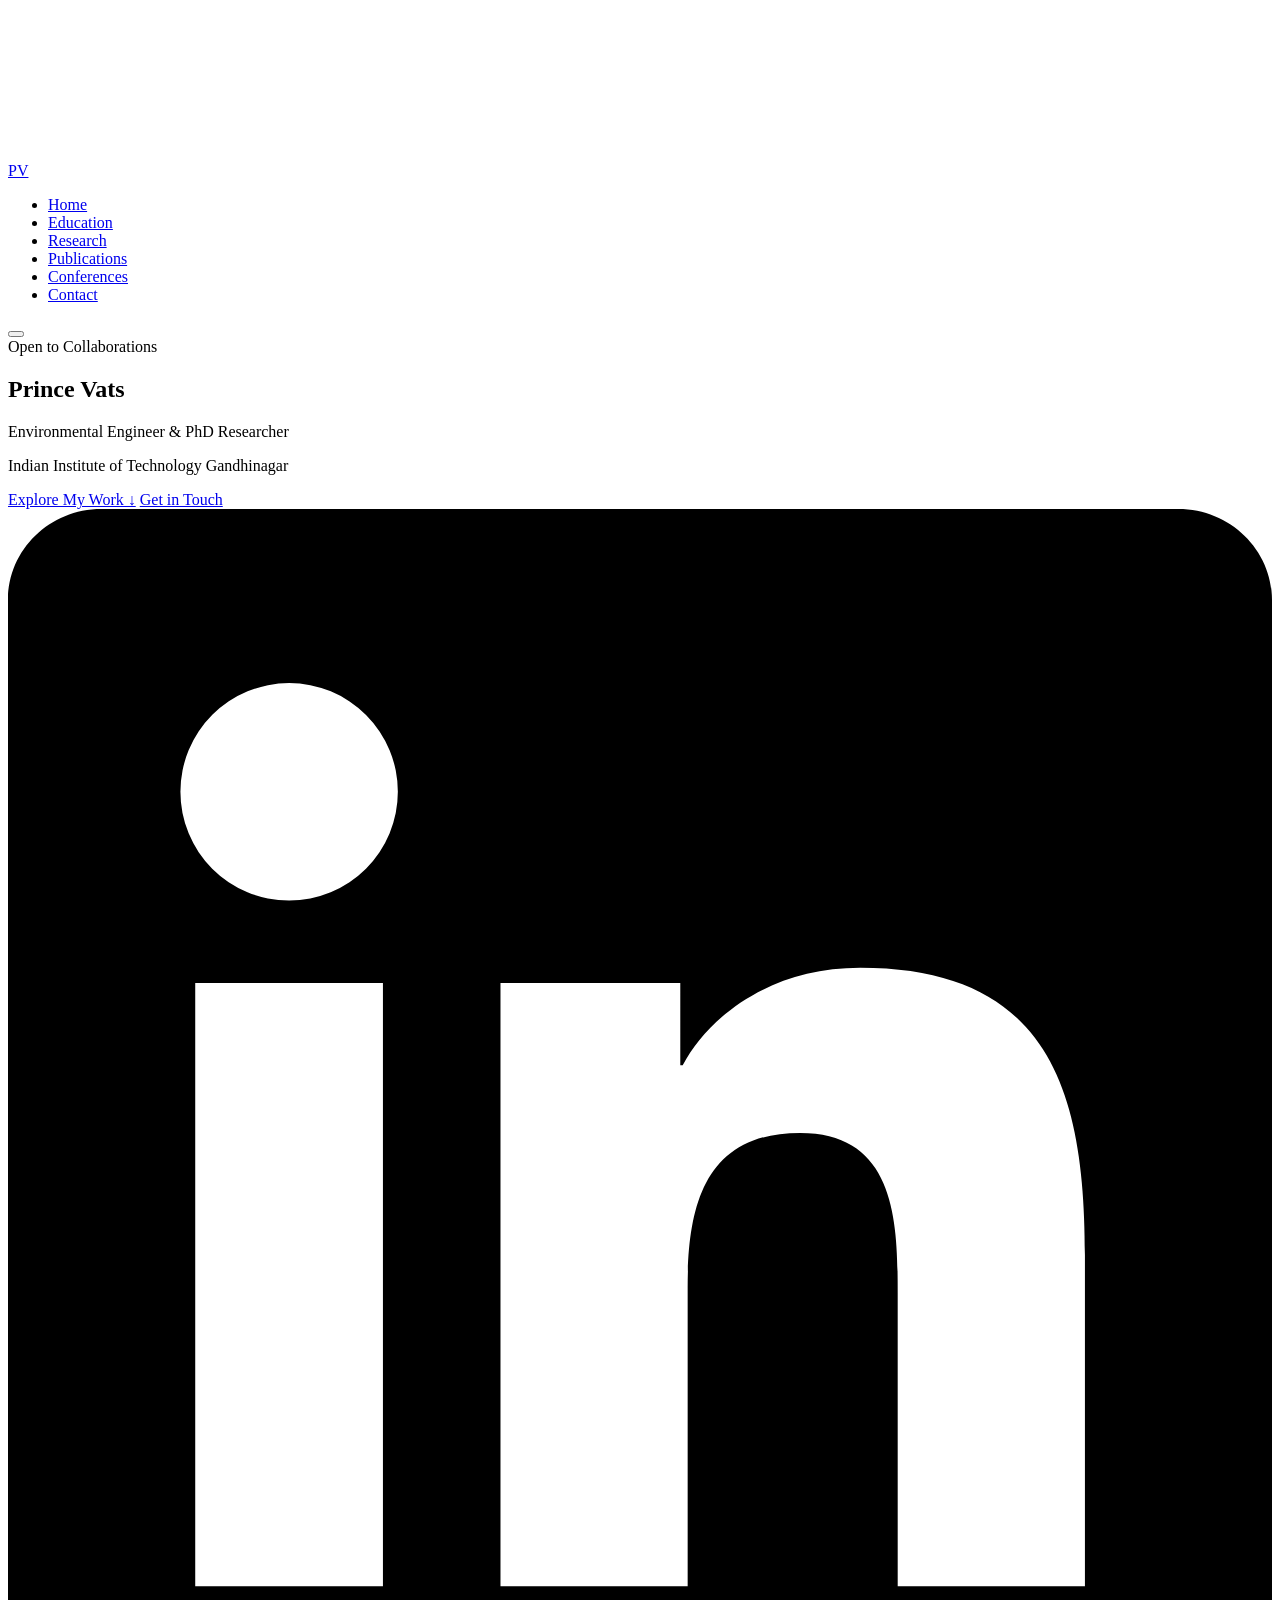
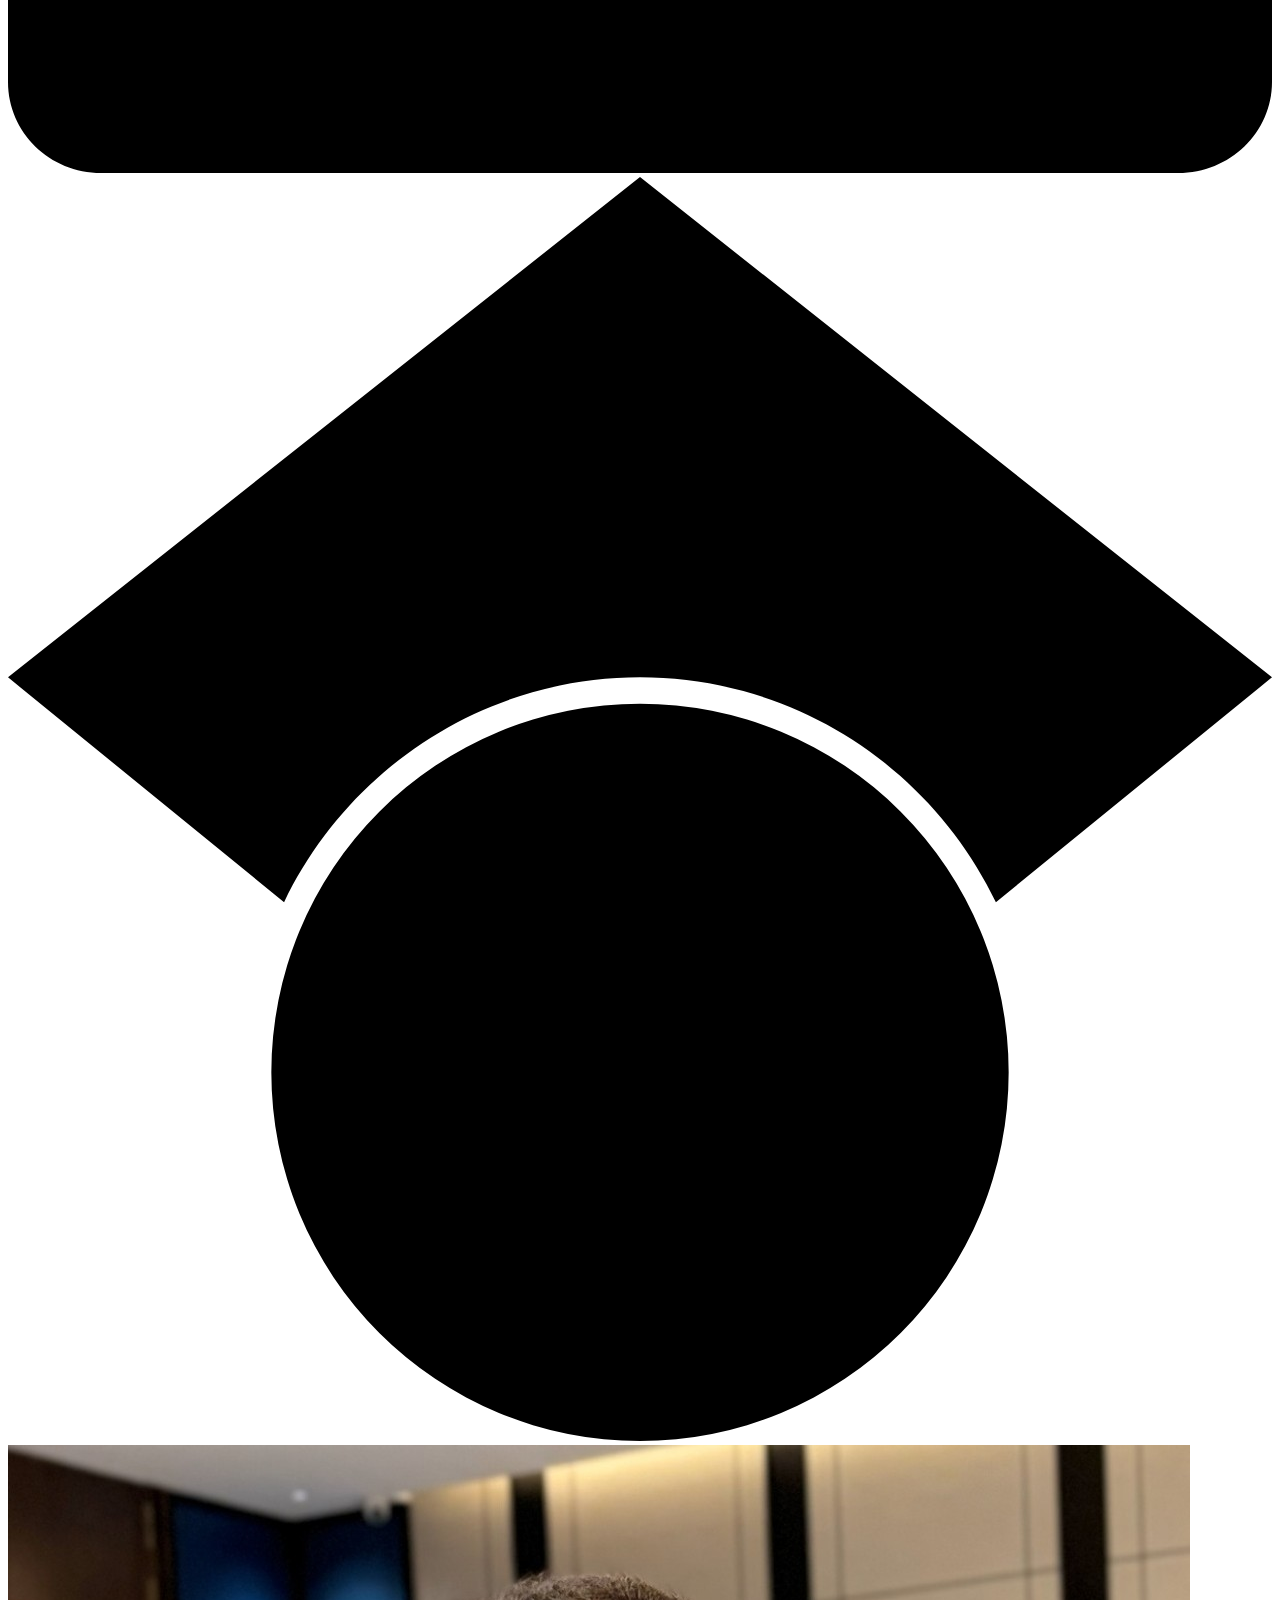
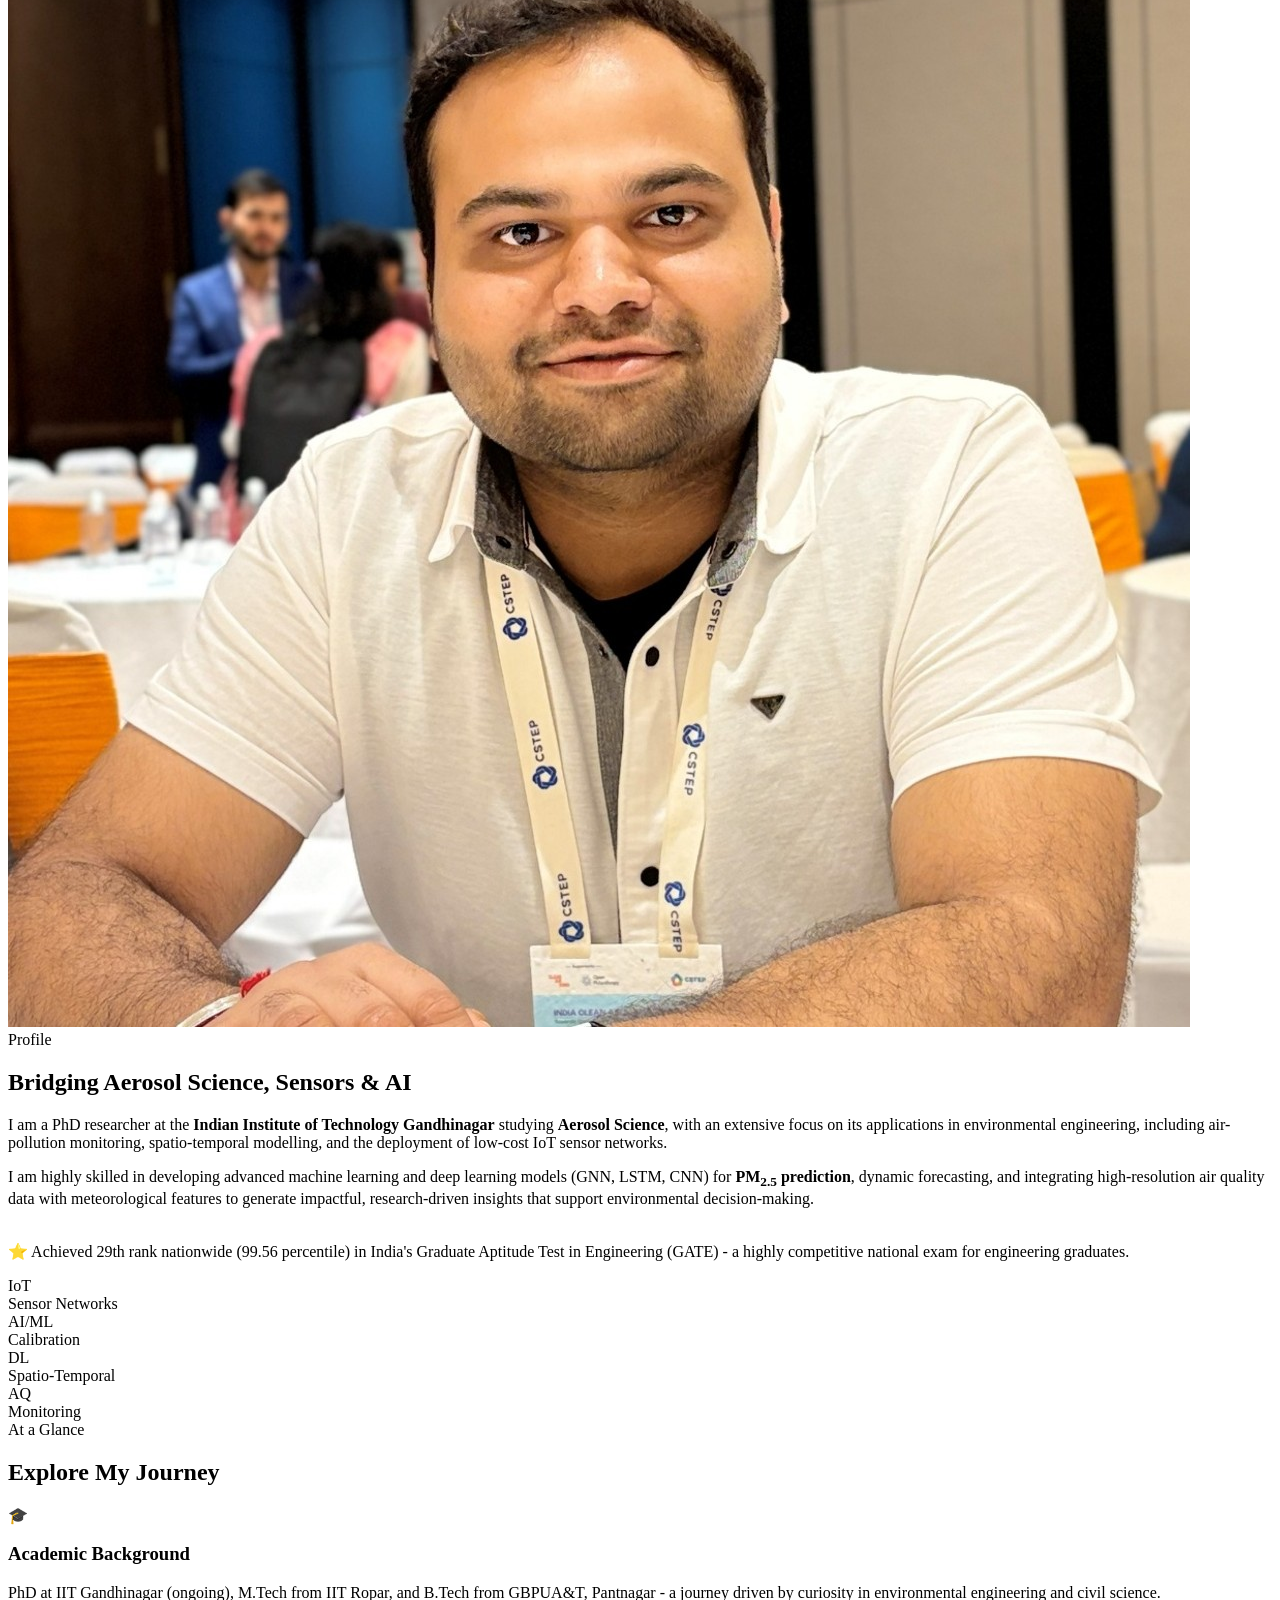
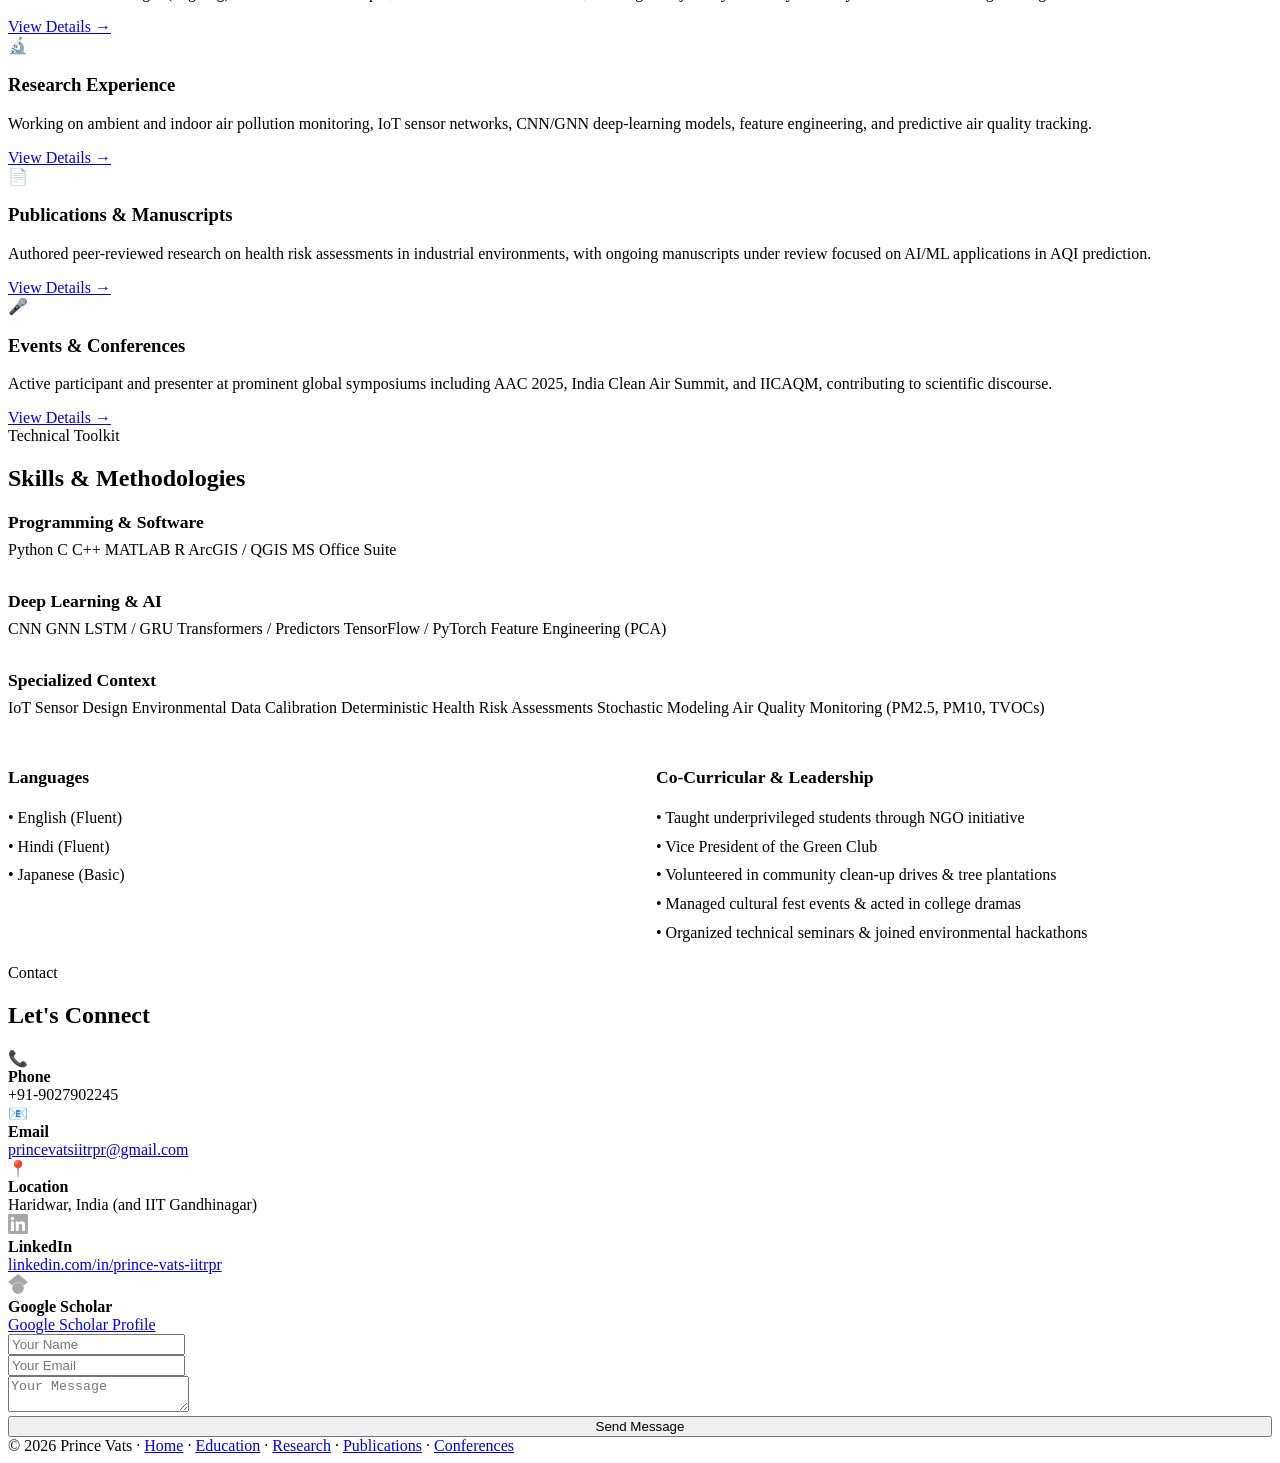
==== index.html @ 034f9d14 "Update index.html" ====
<!DOCTYPE html>
<html lang="en">
<head>
  <meta charset="UTF-8" />
  <meta name="viewport" content="width=device-width, initial-scale=1.0" />
  <title>Prince Vats - Environmental Engineer | Aerosol Science & Air Quality</title>
  <meta name="description" content="Prince Vats - PhD Researcher at IIT Gandhinagar specializing in aerosol science, environmental engineering, air pollution monitoring, AI/ML calibration, and deep-learning based spatio-temporal modelling." />
  <link rel="stylesheet" href="css/style.css?v=3" />
</head>
<body>

<!-- Aerosol particle canvas -->
<canvas id="particleCanvas"></canvas>

<!-- ===== Navigation ===== -->
<nav class="navbar" id="navbar">
  <div class="nav-inner">
    <a href="index.html" class="nav-logo">PV</a>
    <ul class="nav-links" id="navLinks">
      <li><a href="index.html" class="active">Home</a></li>
      <li><a href="pages/education.html">Education</a></li>
      <li><a href="pages/research.html">Research</a></li>
      <li><a href="pages/publications.html">Publications</a></li>
      <li><a href="pages/conferences.html">Conferences</a></li>
      <li><a href="#contact">Contact</a></li>
    </ul>
    <button class="hamburger" id="hamburger" aria-label="Toggle navigation">
      <span></span><span></span><span></span>
    </button>
  </div>
</nav>

<!-- ===== Hero ===== -->
<section class="hero" id="hero">
  <div class="section-container">
    <div class="hero-grid">
      <div class="hero-text">
        <div class="hero-badge"><span class="dot"></span> Open to Collaborations</div>
        <h1 class="hero-name">Prince <span class="gradient">Vats</span></h1>
        <p class="hero-title">Environmental Engineer &amp; PhD Researcher</p>
        <p class="hero-affiliation">Indian Institute of Technology Gandhinagar</p>
        <div class="hero-buttons">
          <a href="#overview" class="btn btn-primary">Explore My Work ↓</a>
          <a href="#contact" class="btn btn-outline">Get in Touch</a>
        </div>
        <!-- Social links -->
        <div class="hero-socials">
          <a href="https://www.linkedin.com/in/prince-vats-iitrpr/" target="_blank" rel="noopener" class="social-link" title="LinkedIn">
            <svg xmlns="http://www.w3.org/2000/svg" viewBox="0 0 24 24"><path d="M20.447 20.452h-3.554v-5.569c0-1.328-.027-3.037-1.852-3.037-1.853 0-2.136 1.445-2.136 2.939v5.667H9.351V9h3.414v1.561h.046c.477-.9 1.637-1.85 3.37-1.85 3.601 0 4.267 2.37 4.267 5.455v6.286zM5.337 7.433a2.062 2.062 0 01-2.063-2.065 2.064 2.064 0 112.063 2.065zm1.782 13.019H3.555V9h3.564v11.452zM22.225 0H1.771C.792 0 0 .774 0 1.729v20.542C0 23.227.792 24 1.771 24h20.451C23.2 24 24 23.227 24 22.271V1.729C24 .774 23.2 0 22.222 0h.003z"/></svg>
          </a>
          <a href="https://scholar.google.com/citations?user=SPHQZR8AAAAJ&hl=en" target="_blank" rel="noopener" class="social-link" title="Google Scholar">
            <svg xmlns="http://www.w3.org/2000/svg" viewBox="0 0 24 24"><path d="M5.242 13.769L0 9.5 12 0l12 9.5-5.242 4.269C17.548 11.249 14.978 9.5 12 9.5c-2.977 0-5.548 1.748-6.758 4.269zM12 10a7 7 0 1 0 0 14 7 7 0 0 0 0-14z"/></svg>
          </a>
        </div>
      </div>
      <div class="hero-image-wrapper">
        <div class="hero-image-frame">
          <img src="assets/images/PV1.jpg" alt="Prince Vats" class="hero-image" />
          <div class="floating-particle"></div>
          <div class="floating-particle"></div>
          <div class="floating-particle"></div>
        </div>
      </div>
    </div>
  </div>
</section>

<!-- ===== About ===== -->
<section id="about">
  <div class="section-container reveal">
    <span class="section-label">Profile</span>
    <h2 class="section-title">Bridging Aerosol Science, Sensors &amp; AI</h2>
    <div class="about-content">
      <div class="about-text">
        <p>
          I am a PhD researcher at the <strong>Indian Institute of Technology Gandhinagar</strong> studying <strong>Aerosol Science</strong>, with an extensive focus on its applications in environmental engineering, including air-pollution monitoring, spatio-temporal modelling, and the deployment of low-cost IoT sensor networks. 
        </p>
        <p>
          I am highly skilled in developing advanced machine learning and deep learning models (GNN, LSTM, CNN) for <strong>PM<sub>2.5</sub> prediction</strong>, dynamic forecasting, and integrating high-resolution air quality data with meteorological features to generate impactful, research-driven insights that support environmental decision-making.
        </p>
        <p style="color: var(--accent-1); font-weight: 500;">
          <br>⭐ Achieved 29th rank nationwide (99.56 percentile) in India's Graduate Aptitude Test in Engineering (GATE) - a highly competitive national exam for engineering graduates.
        </p>
      </div>
      <div class="stats-grid">
        <div class="stat-card">
          <div class="stat-number">IoT</div>
          <div class="stat-label">Sensor Networks</div>
        </div>
        <div class="stat-card">
          <div class="stat-number">AI/ML</div>
          <div class="stat-label">Calibration</div>
        </div>
        <div class="stat-card">
          <div class="stat-number">DL</div>
          <div class="stat-label">Spatio-Temporal</div>
        </div>
        <div class="stat-card">
          <div class="stat-number">AQ</div>
          <div class="stat-label">Monitoring</div>
        </div>
      </div>
    </div>
  </div>
</section>

<!-- ===== Overview - Summary Cards ===== -->
<section id="overview">
  <div class="section-container reveal">
    <span class="section-label">At a Glance</span>
    <h2 class="section-title">Explore My Journey</h2>
    <div class="summary-grid">

      <!-- Education -->
      <div class="summary-card">
        <div class="summary-icon">🎓</div>
        <h3>Academic Background</h3>
        <p>PhD at IIT Gandhinagar (ongoing), M.Tech from IIT Ropar, and B.Tech from GBPUA&T, Pantnagar - a journey driven by curiosity in environmental engineering and civil science.</p>
        <a href="pages/education.html" class="btn btn-outline btn-sm">View Details →</a>
      </div>

      <!-- Research -->
      <div class="summary-card">
        <div class="summary-icon">🔬</div>
        <h3>Research Experience</h3>
        <p>Working on ambient and indoor air pollution monitoring, IoT sensor networks, CNN/GNN deep-learning models, feature engineering, and predictive air quality tracking.</p>
        <a href="pages/research.html" class="btn btn-outline btn-sm">View Details →</a>
      </div>

      <!-- Publications -->
      <div class="summary-card">
        <div class="summary-icon">📄</div>
        <h3>Publications &amp; Manuscripts</h3>
        <p>Authored peer-reviewed research on health risk assessments in industrial environments, with ongoing manuscripts under review focused on AI/ML applications in AQI prediction.</p>
        <a href="pages/publications.html" class="btn btn-outline btn-sm">View Details →</a>
      </div>

      <!-- Conferences -->
      <div class="summary-card">
        <div class="summary-icon">🎤</div>
        <h3>Events &amp; Conferences</h3>
        <p>Active participant and presenter at prominent global symposiums including AAC 2025, India Clean Air Summit, and IICAQM, contributing to scientific discourse.</p>
        <a href="pages/conferences.html" class="btn btn-outline btn-sm">View Details →</a>
      </div>

    </div>
  </div>
</section>

<!-- ===== Skills ===== -->
<section id="skills">
  <div class="section-container reveal">
    <span class="section-label">Technical Toolkit</span>
    <h2 class="section-title">Skills &amp; Methodologies</h2>
    
    <div style="margin-bottom: 2rem;">
      <h3 style="color: var(--accent-2); font-size: 1.1rem; margin-bottom: 0.5rem;">Programming &amp; Software</h3>
      <div class="skills-container">
        <span class="skill-tag">Python</span>
        <span class="skill-tag">C</span>
        <span class="skill-tag">C++</span>
        <span class="skill-tag">MATLAB</span>
        <span class="skill-tag">R</span>
        <span class="skill-tag">ArcGIS / QGIS</span>
        <span class="skill-tag">MS Office Suite</span>
      </div>
    </div>

    <div style="margin-bottom: 2rem;">
      <h3 style="color: var(--accent-2); font-size: 1.1rem; margin-bottom: 0.5rem;">Deep Learning &amp; AI</h3>
      <div class="skills-container">
        <span class="skill-tag">CNN</span>
        <span class="skill-tag">GNN</span>
        <span class="skill-tag">LSTM / GRU</span>
        <span class="skill-tag">Transformers / Predictors</span>
        <span class="skill-tag">TensorFlow / PyTorch</span>
        <span class="skill-tag">Feature Engineering (PCA)</span>
      </div>
    </div>

    <div style="margin-bottom: 2rem;">
      <h3 style="color: var(--accent-2); font-size: 1.1rem; margin-bottom: 0.5rem;">Specialized Context</h3>
      <div class="skills-container">
        <span class="skill-tag">IoT Sensor Design</span>
        <span class="skill-tag">Environmental Data Calibration</span>
        <span class="skill-tag">Deterministic Health Risk Assessments</span>
        <span class="skill-tag">Stochastic Modeling</span>
        <span class="skill-tag">Air Quality Monitoring (PM2.5, PM10, TVOCs)</span>
      </div>
    </div>

    <div style="display: grid; grid-template-columns: 1fr 1fr; gap: 2rem;">
      <!-- Languages -->
      <div>
        <h3 style="color: var(--accent-2); font-size: 1.1rem; margin-bottom: 0.5rem;">Languages</h3>
        <ul style="list-style-type: none; padding-left: 0; color: var(--text-secondary); line-height: 1.8;">
          <li>• English (Fluent)</li>
          <li>• Hindi (Fluent)</li>
          <li>• Japanese (Basic)</li>
        </ul>
      </div>

      <!-- Co-Curricular -->
      <div>
        <h3 style="color: var(--accent-2); font-size: 1.1rem; margin-bottom: 0.5rem;">Co-Curricular &amp; Leadership</h3>
        <ul style="list-style-type: none; padding-left: 0; color: var(--text-secondary); line-height: 1.8;">
          <li>• Taught underprivileged students through NGO initiative</li>
          <li>• Vice President of the Green Club</li>
          <li>• Volunteered in community clean-up drives &amp; tree plantations</li>
          <li>• Managed cultural fest events &amp; acted in college dramas</li>
          <li>• Organized technical seminars &amp; joined environmental hackathons</li>
        </ul>
      </div>
    </div>

  </div>
</section>

<!-- ===== Contact ===== -->
<section id="contact">
  <div class="section-container reveal">
    <span class="section-label">Contact</span>
    <h2 class="section-title">Let's Connect</h2>
    <div class="contact-grid">
      <div class="contact-info">
        <div class="contact-item">
          <div class="contact-icon">📞</div>
          <div>
            <strong>Phone</strong><br />
            +91-9027902245
          </div>
        </div>
        <div class="contact-item">
          <div class="contact-icon">📧</div>
          <div>
            <strong>Email</strong><br />
            <a href="mailto:princevatsiitrpr@gmail.com">princevatsiitrpr@gmail.com</a>
          </div>
        </div>
        <div class="contact-item">
          <div class="contact-icon">📍</div>
          <div>
            <strong>Location</strong><br />
            Haridwar, India (and IIT Gandhinagar)
          </div>
        </div>
        <div class="contact-item">
          <div class="contact-icon">
            <svg xmlns="http://www.w3.org/2000/svg" width="20" height="20" viewBox="0 0 24 24" fill="#a8a8a8"><path d="M20.447 20.452h-3.554v-5.569c0-1.328-.027-3.037-1.852-3.037-1.853 0-2.136 1.445-2.136 2.939v5.667H9.351V9h3.414v1.561h.046c.477-.9 1.637-1.85 3.37-1.85 3.601 0 4.267 2.37 4.267 5.455v6.286zM5.337 7.433a2.062 2.062 0 01-2.063-2.065 2.064 2.064 0 112.063 2.065zm1.782 13.019H3.555V9h3.564v11.452zM22.225 0H1.771C.792 0 0 .774 0 1.729v20.542C0 23.227.792 24 1.771 24h20.451C23.2 24 24 23.227 24 22.271V1.729C24 .774 23.2 0 22.222 0h.003z"/></svg>
          </div>
          <div>
            <strong>LinkedIn</strong><br />
            <a href="https://www.linkedin.com/in/prince-vats-iitrpr/" target="_blank" rel="noopener">linkedin.com/in/prince-vats-iitrpr</a>
          </div>
        </div>
        <div class="contact-item">
          <div class="contact-icon">
            <svg xmlns="http://www.w3.org/2000/svg" width="20" height="20" viewBox="0 0 24 24" fill="#a8a8a8"><path d="M5.242 13.769L0 9.5 12 0l12 9.5-5.242 4.269C17.548 11.249 14.978 9.5 12 9.5c-2.977 0-5.548 1.748-6.758 4.269zM12 10a7 7 0 1 0 0 14 7 7 0 0 0 0-14z"/></svg>
          </div>
          <div>
            <strong>Google Scholar</strong><br />
            <a href="https://scholar.google.com/citations?user=SPHQZR8AAAAJ&hl=en" target="_blank" rel="noopener">Google Scholar Profile</a>
          </div>
        </div>
      </div>
      <form class="contact-form" onsubmit="handleSubmit(event)">
        <div class="form-group">
          <input type="text" placeholder="Your Name" required />
        </div>
        <div class="form-group">
          <input type="email" placeholder="Your Email" required />
        </div>
        <div class="form-group">
          <textarea placeholder="Your Message" required></textarea>
        </div>
        <button type="submit" class="btn btn-primary" style="width:100%;justify-content:center;">Send Message</button>
      </form>
    </div>
  </div>
</section>

<!-- ===== Footer ===== -->
<footer class="footer">
  © 2026 Prince Vats · <a href="index.html">Home</a> · <a href="pages/education.html">Education</a> · <a href="pages/research.html">Research</a> · <a href="pages/publications.html">Publications</a> · <a href="pages/conferences.html">Conferences</a>
</footer>

<!-- ===== Scripts ===== -->
<script src="js/particles.js"></script>
<script src="js/nav.js"></script>

</body>
</html>
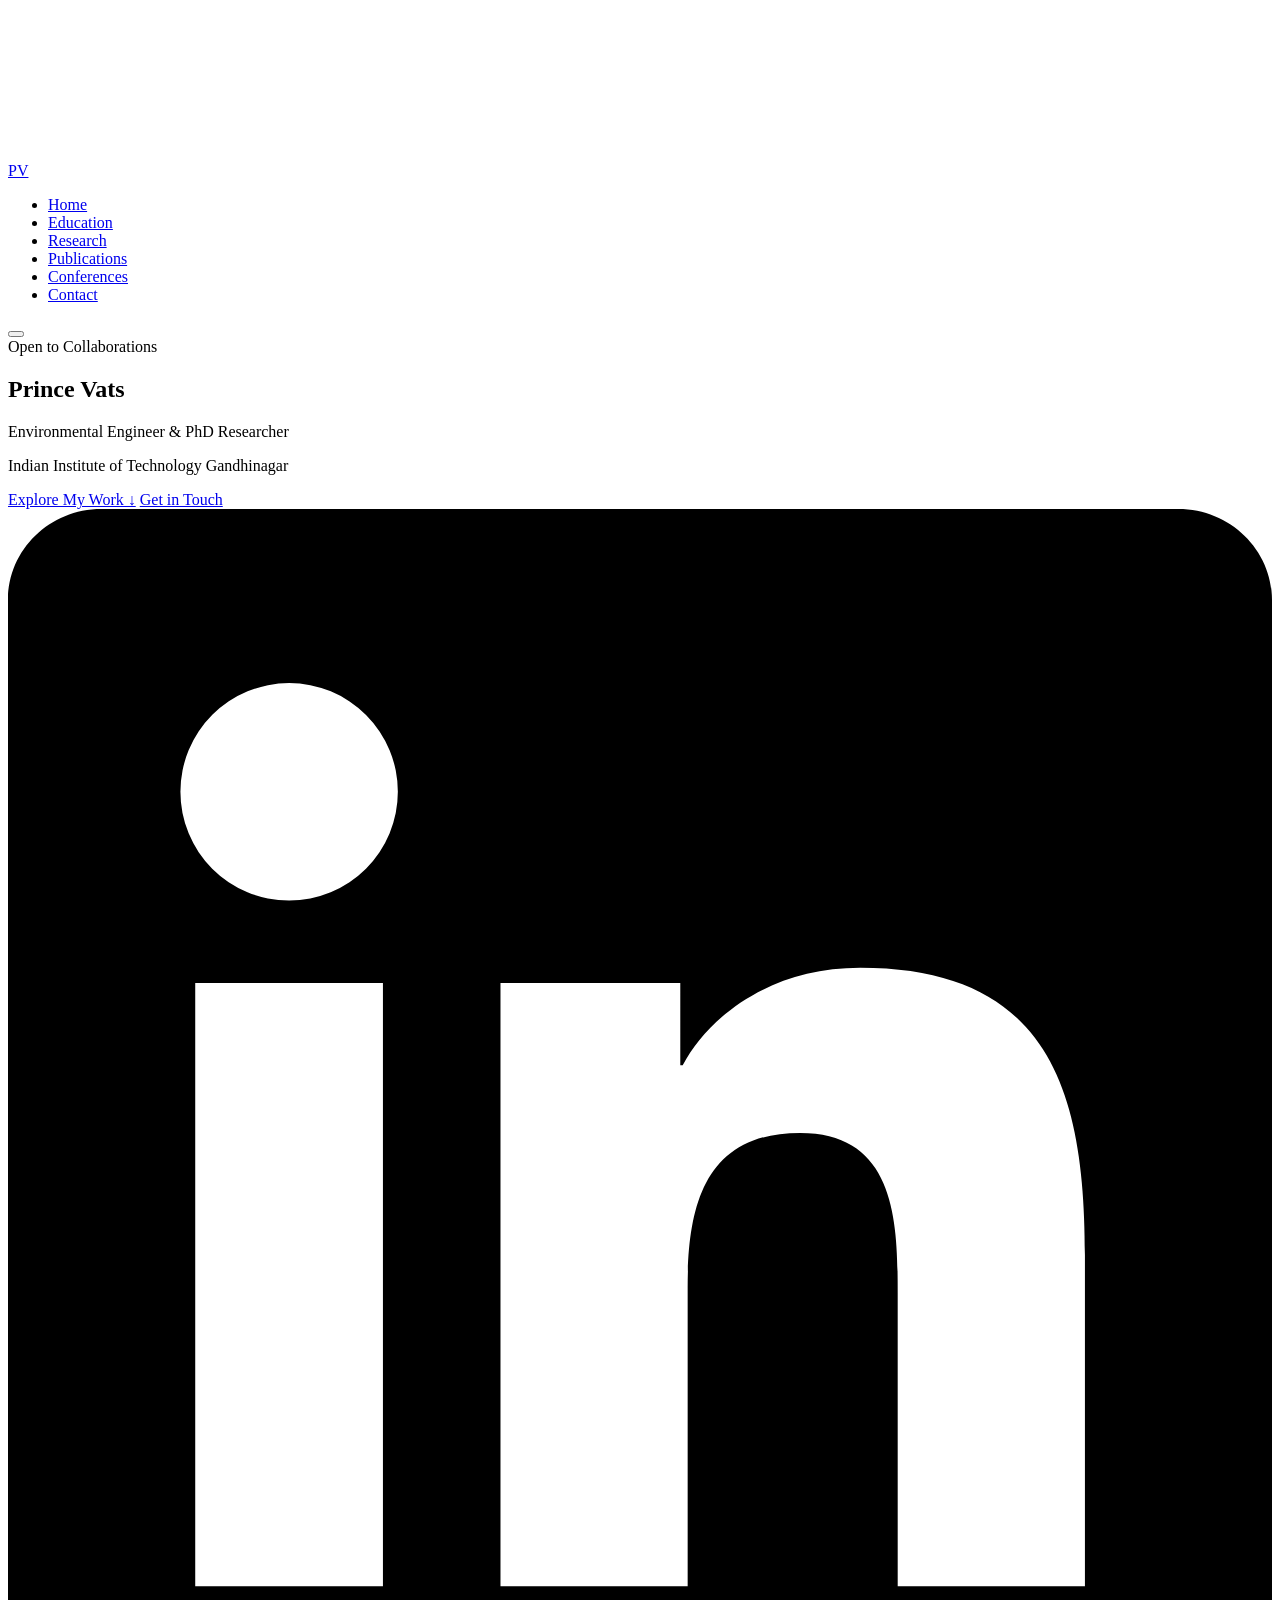
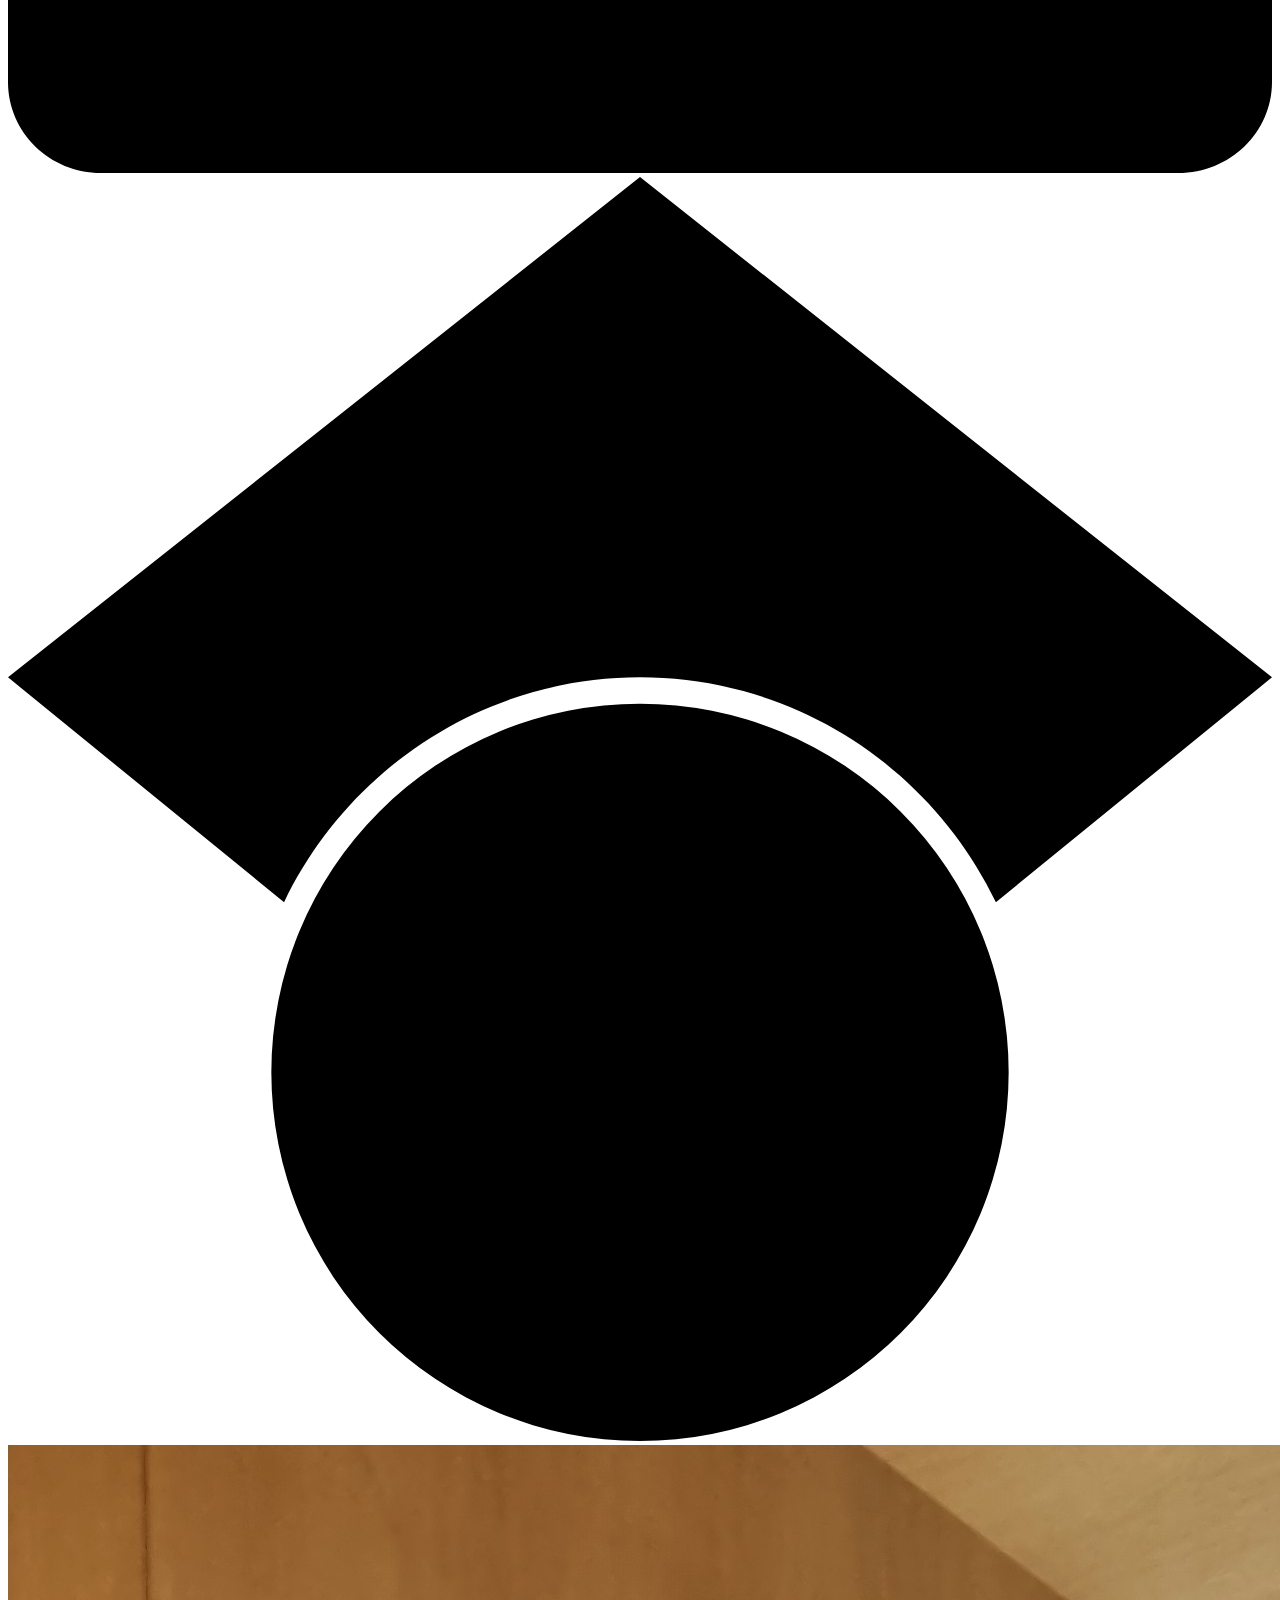
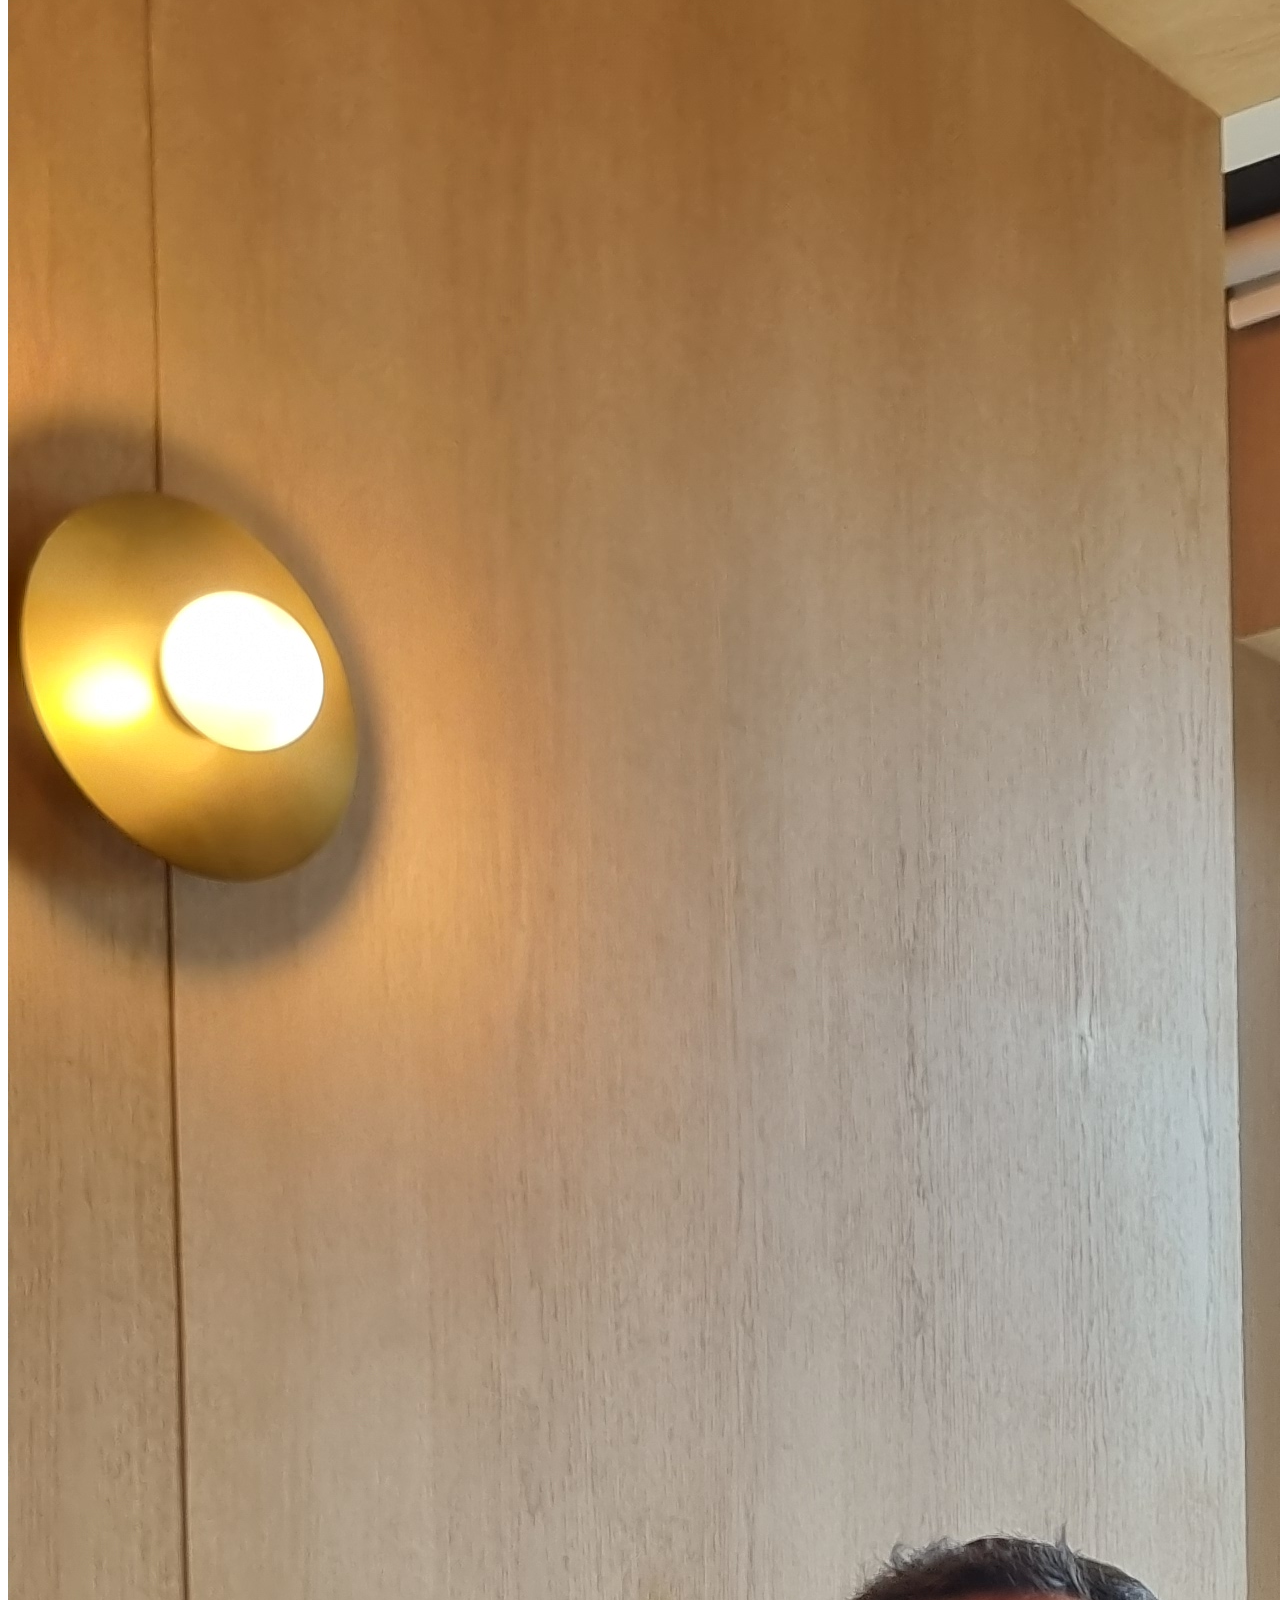
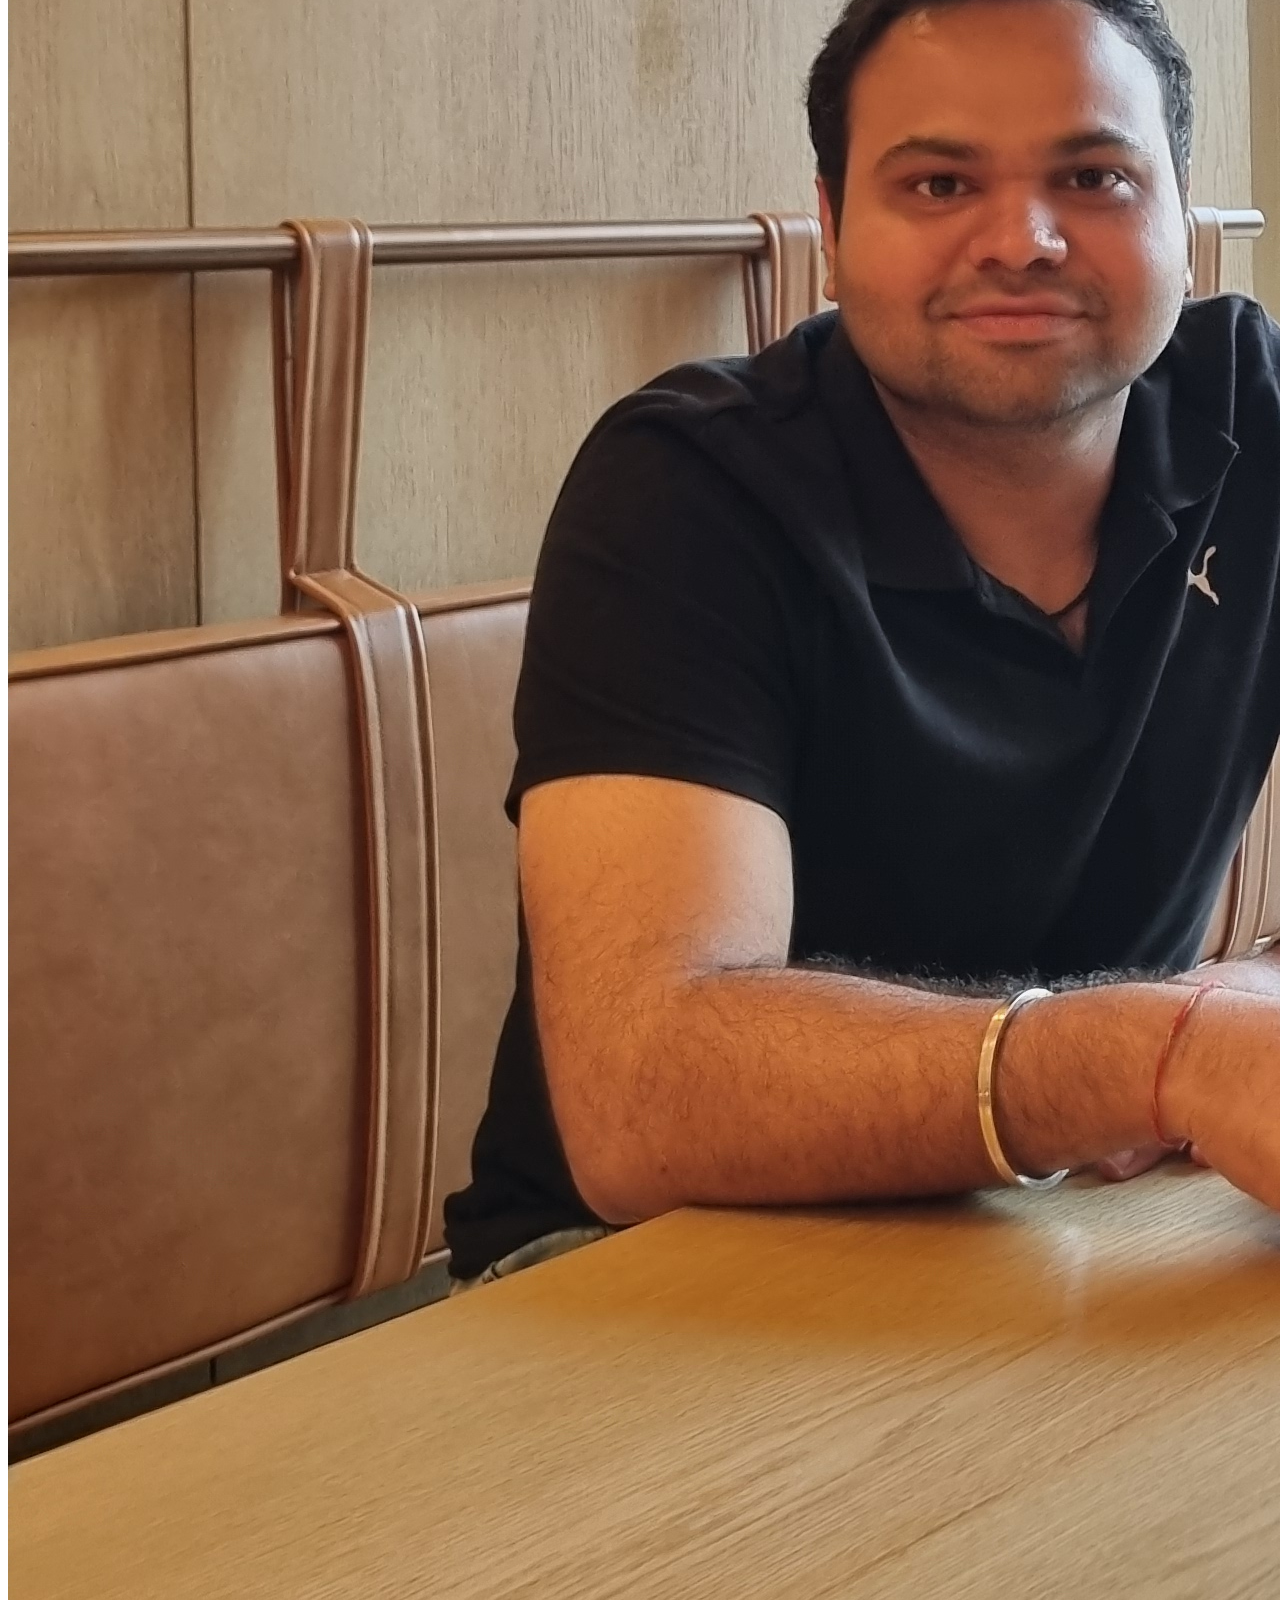
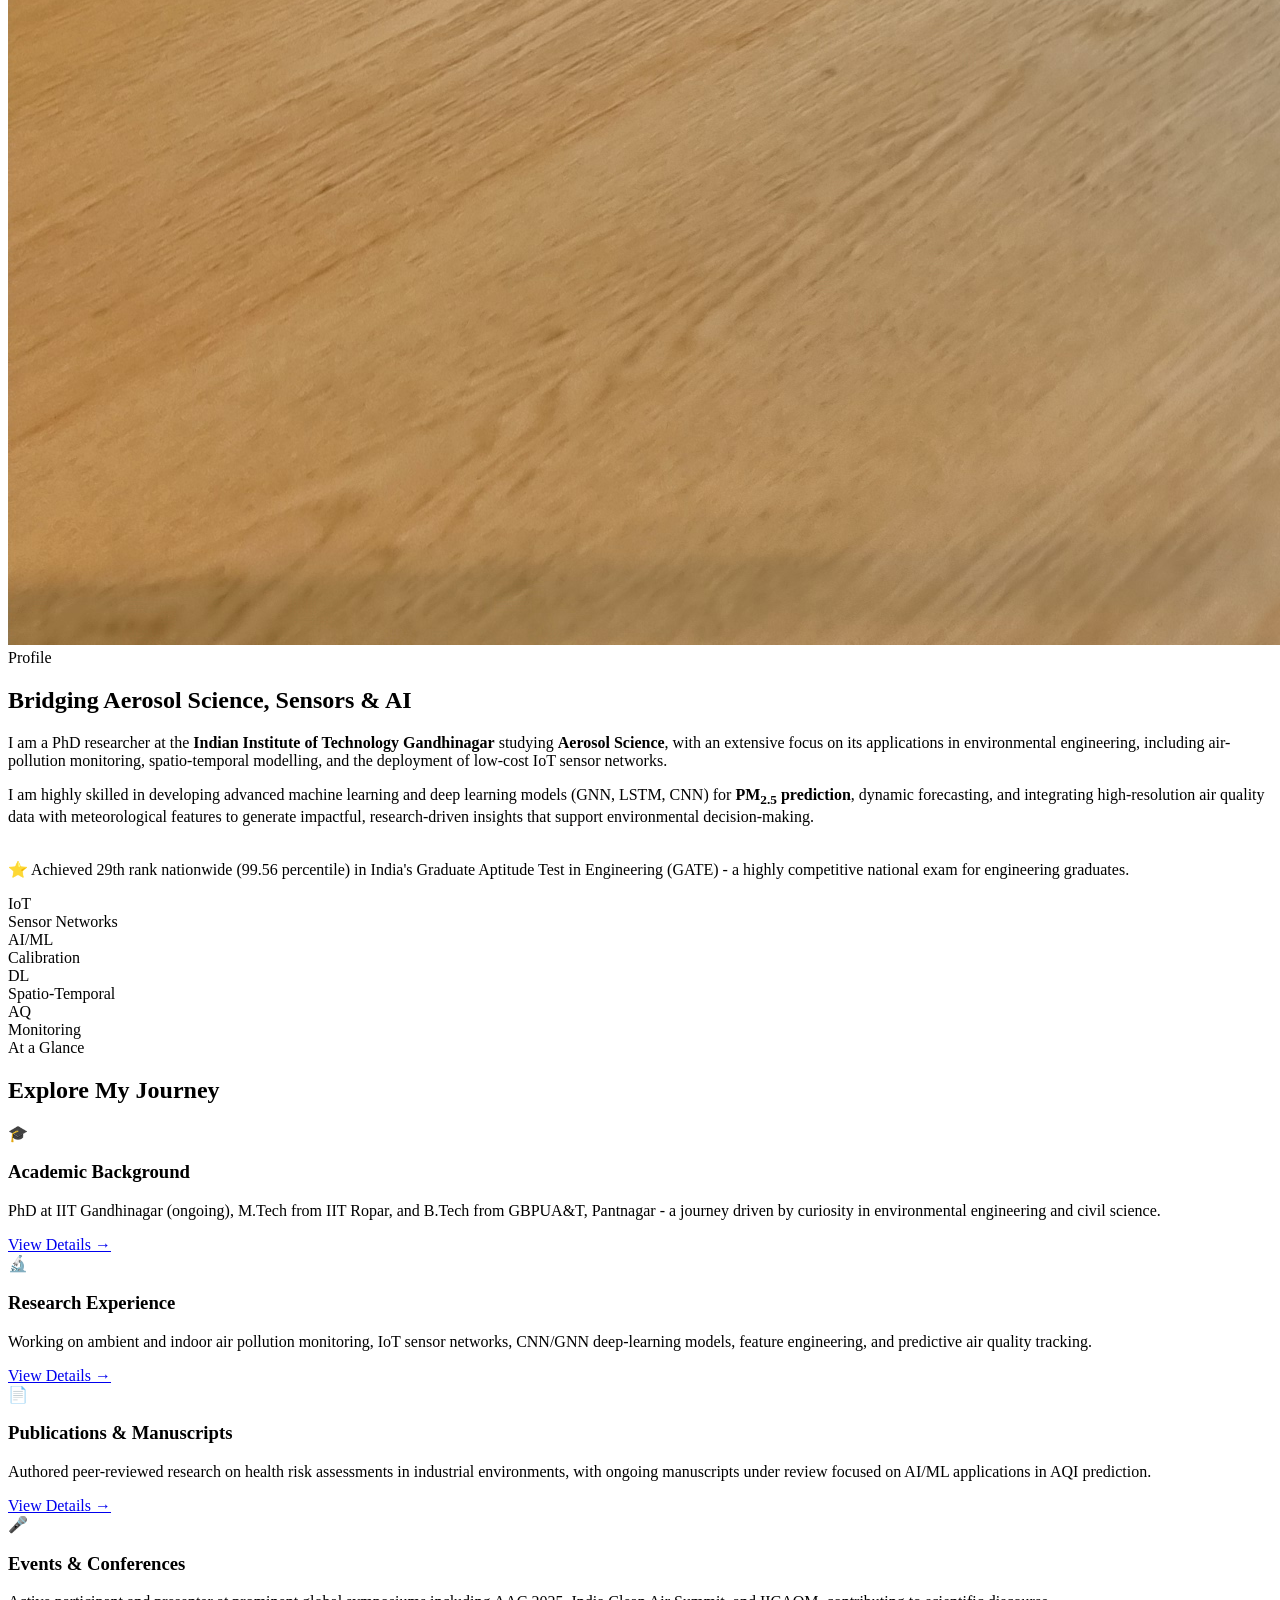
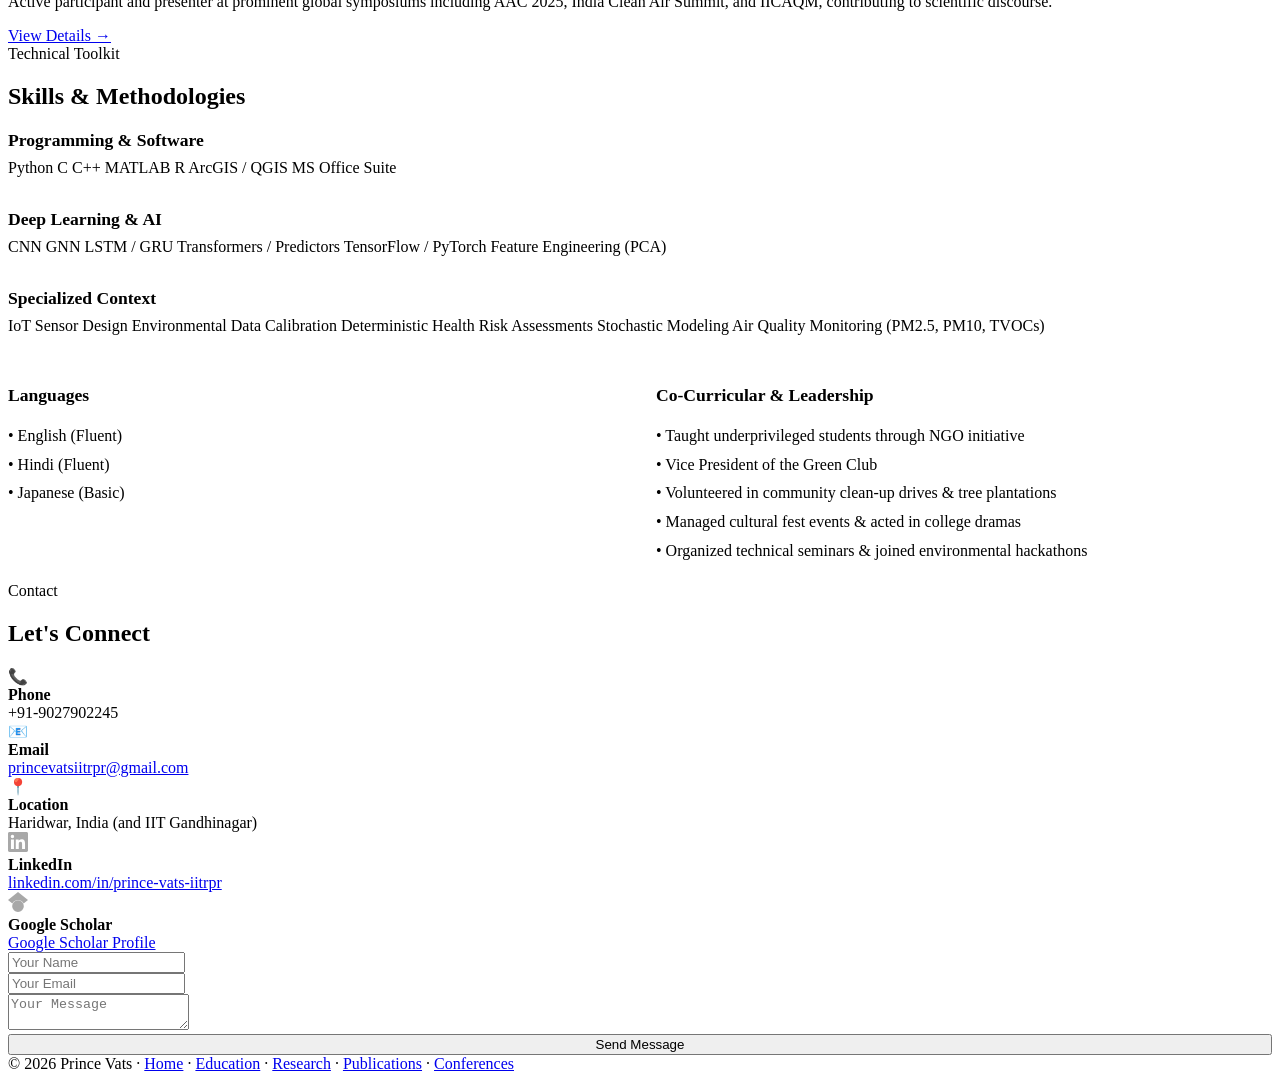
==== commit 3cbcf25b: "Update index.html" ====
--- a/index.html
+++ b/index.html
@@ -55,7 +55,7 @@
       </div>
       <div class="hero-image-wrapper">
         <div class="hero-image-frame">
-          <img src="assets/images/PV1.jpg" alt="Prince Vats" class="hero-image" />
+          <img src="assets/images/PV2.jpg" alt="Prince Vats" class="hero-image" />
           <div class="floating-particle"></div>
           <div class="floating-particle"></div>
           <div class="floating-particle"></div>
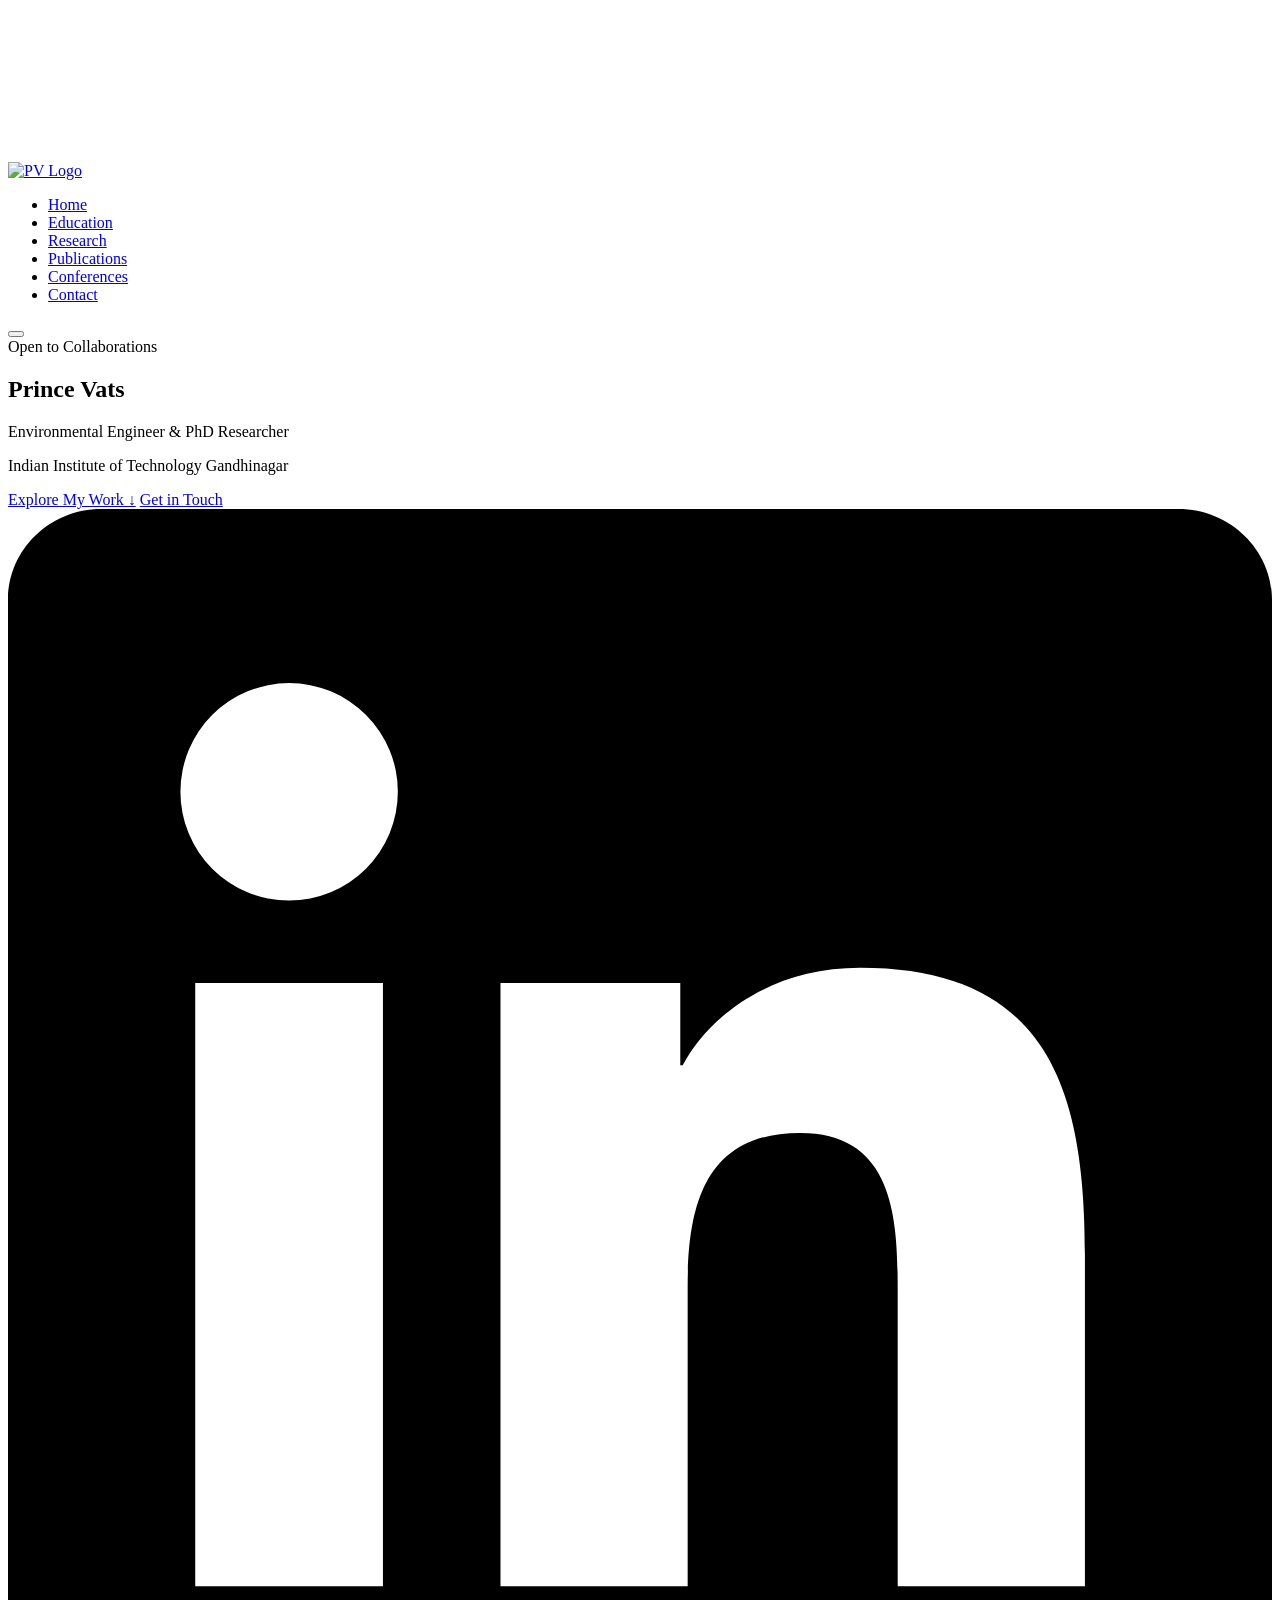
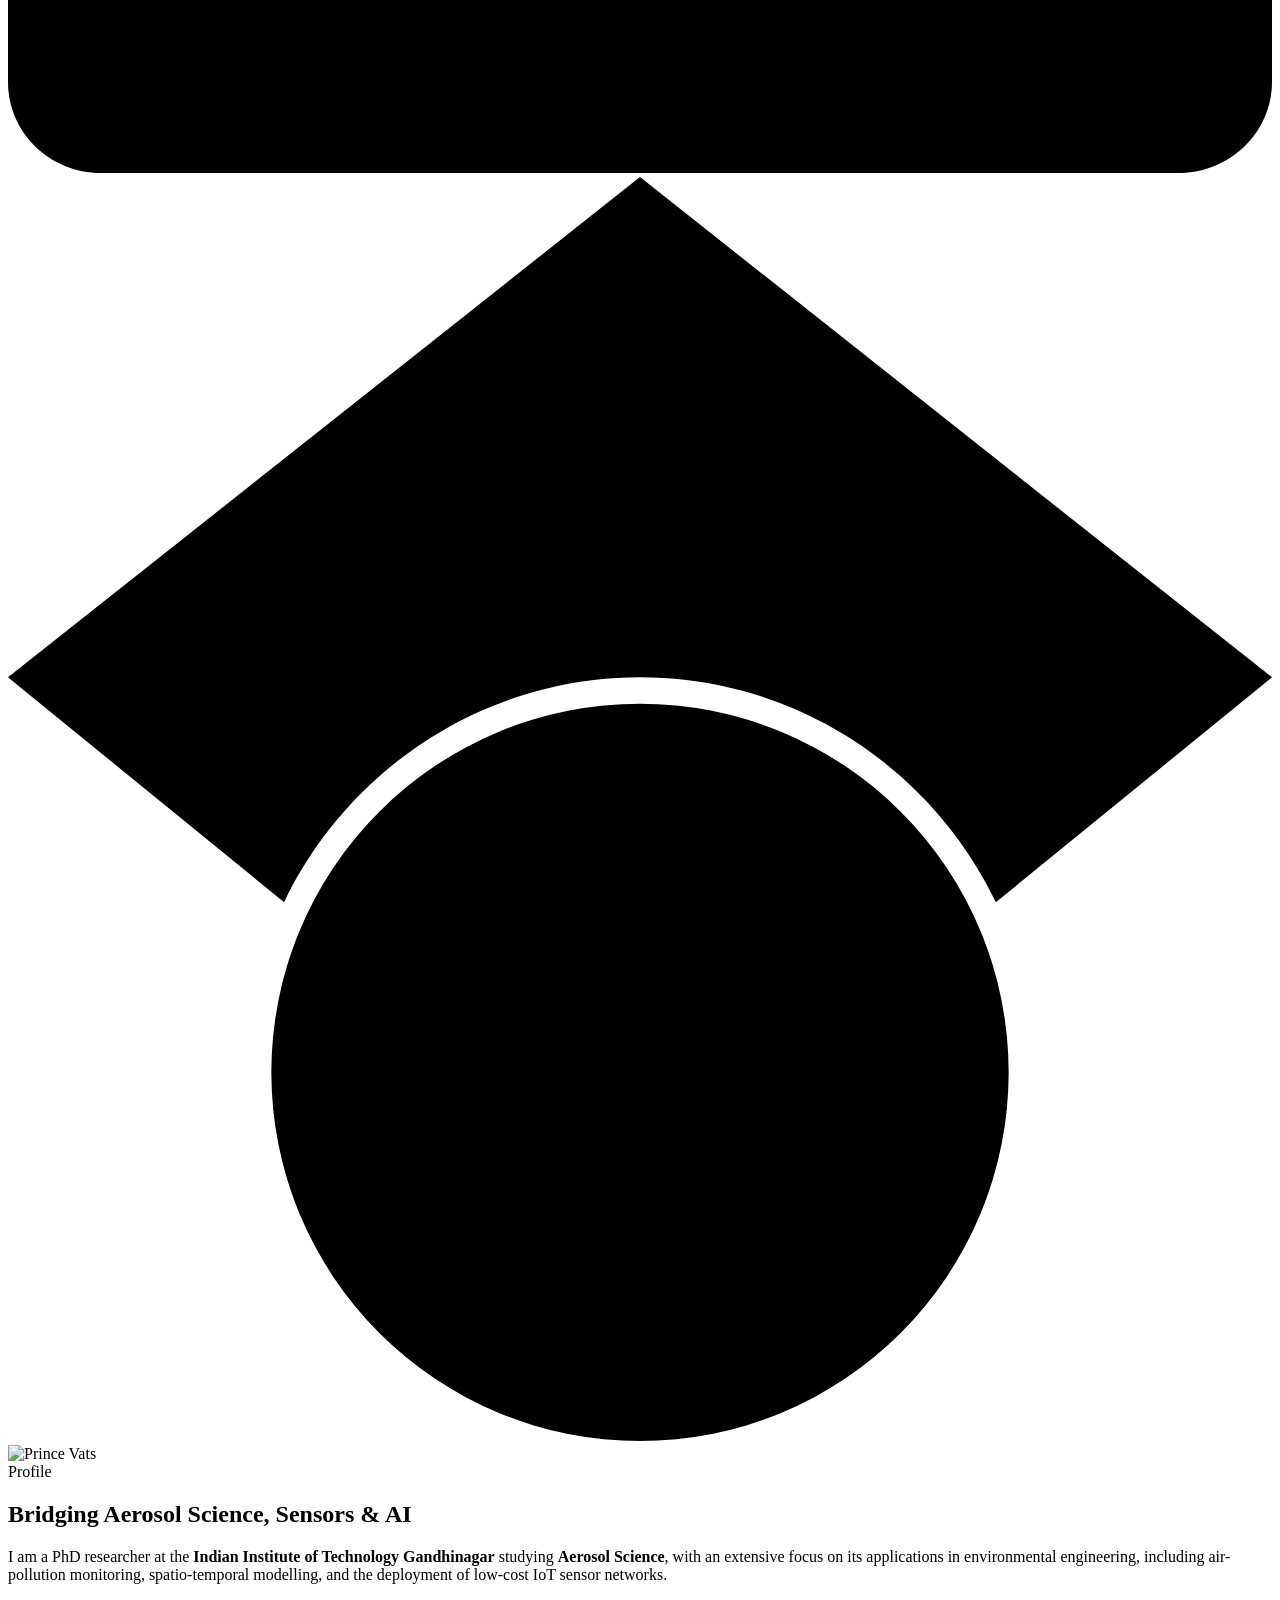
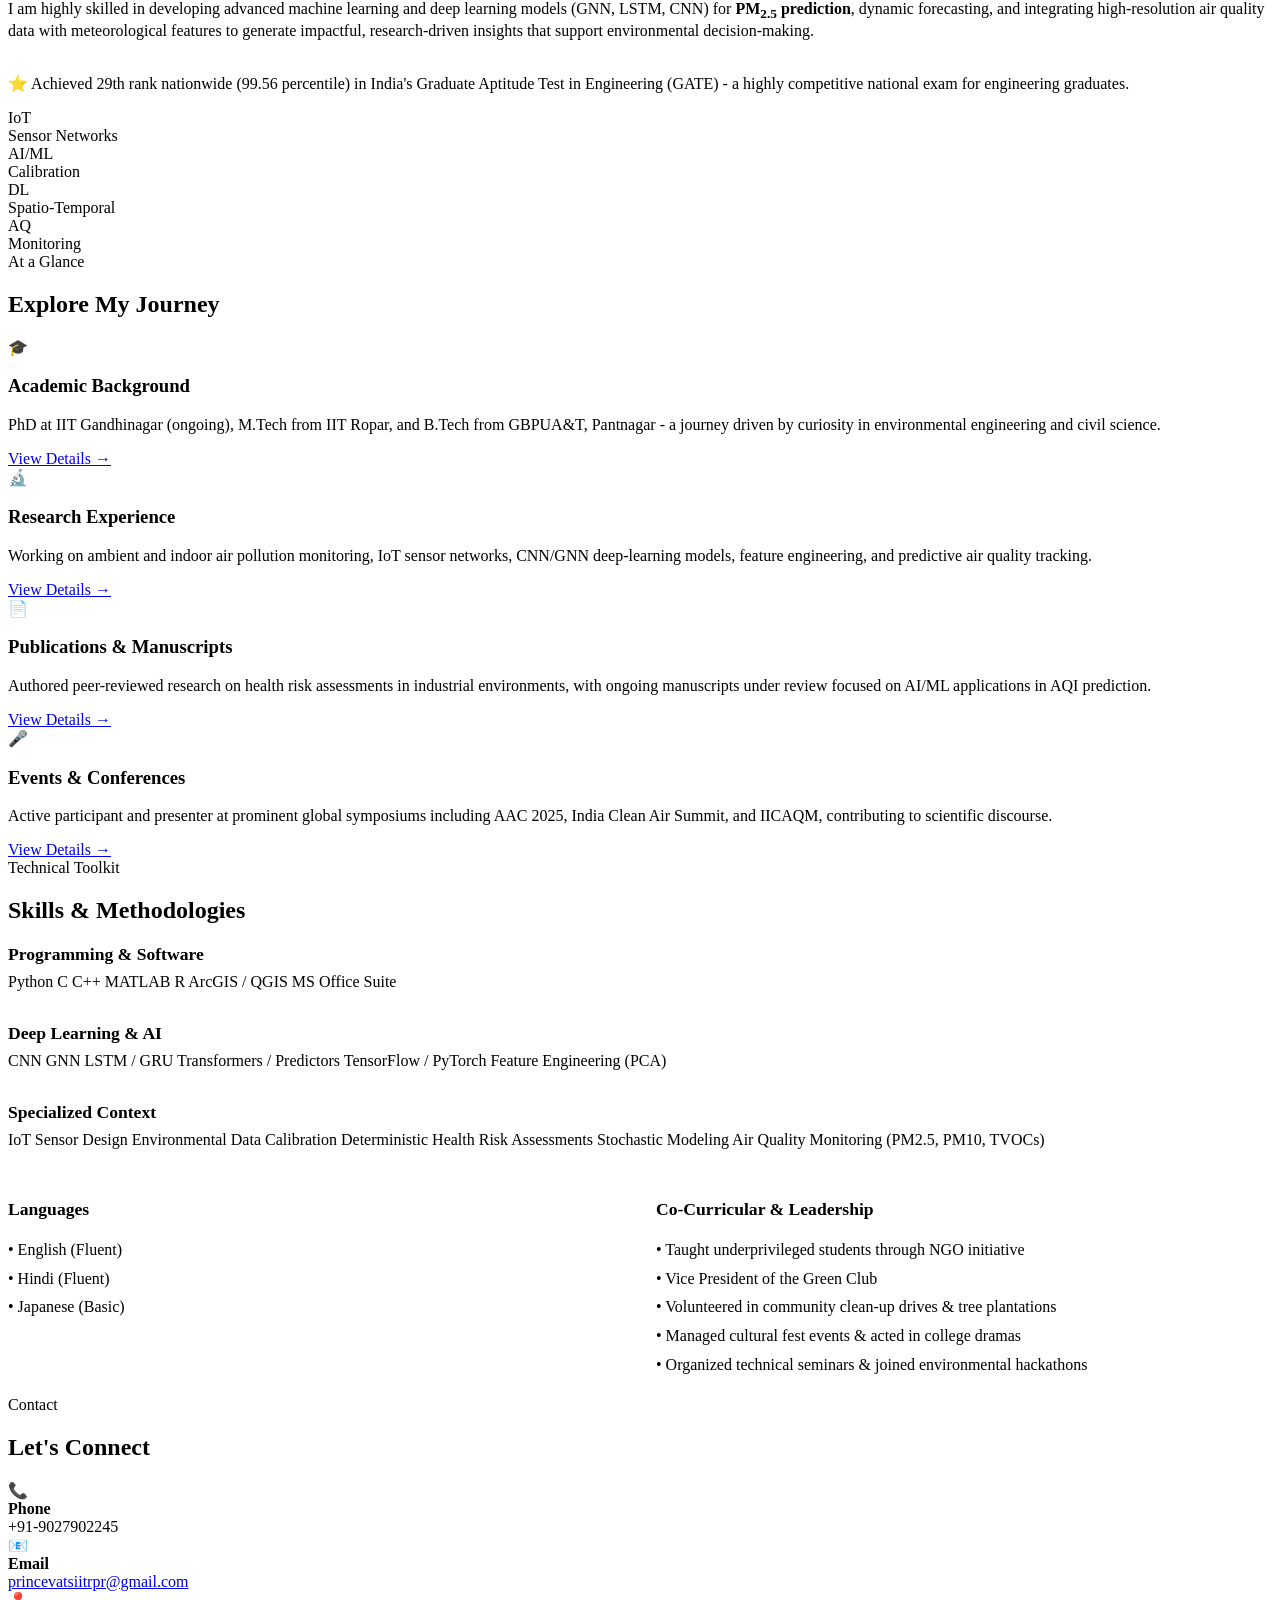
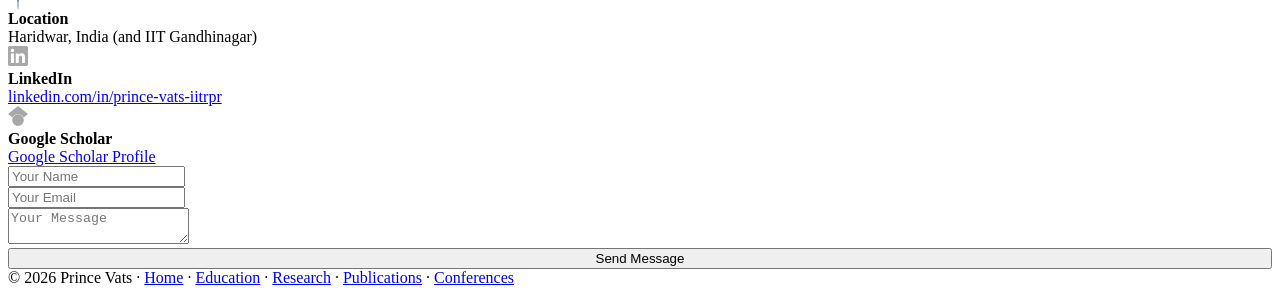
==== commit 894e0243: "Update index.html" ====
--- a/index.html
+++ b/index.html
@@ -1,292 +1,329 @@
 <!DOCTYPE html>
 <html lang="en">
+
 <head>
   <meta charset="UTF-8" />
   <meta name="viewport" content="width=device-width, initial-scale=1.0" />
   <title>Prince Vats - Environmental Engineer | Aerosol Science & Air Quality</title>
-  <meta name="description" content="Prince Vats - PhD Researcher at IIT Gandhinagar specializing in aerosol science, environmental engineering, air pollution monitoring, AI/ML calibration, and deep-learning based spatio-temporal modelling." />
+  <meta name="description"
+    content="Prince Vats - PhD Researcher at IIT Gandhinagar specializing in aerosol science, environmental engineering, air pollution monitoring, AI/ML calibration, and deep-learning based spatio-temporal modelling." />
+  <link rel="icon" type="image/png" href="assets/images/PV.png" />
   <link rel="stylesheet" href="css/style.css?v=3" />
 </head>
+
 <body>
 
-<!-- Aerosol particle canvas -->
-<canvas id="particleCanvas"></canvas>
-
-<!-- ===== Navigation ===== -->
-<nav class="navbar" id="navbar">
-  <div class="nav-inner">
-    <a href="index.html" class="nav-logo">PV</a>
-    <ul class="nav-links" id="navLinks">
-      <li><a href="index.html" class="active">Home</a></li>
-      <li><a href="pages/education.html">Education</a></li>
-      <li><a href="pages/research.html">Research</a></li>
-      <li><a href="pages/publications.html">Publications</a></li>
-      <li><a href="pages/conferences.html">Conferences</a></li>
-      <li><a href="#contact">Contact</a></li>
-    </ul>
-    <button class="hamburger" id="hamburger" aria-label="Toggle navigation">
-      <span></span><span></span><span></span>
-    </button>
-  </div>
-</nav>
-
-<!-- ===== Hero ===== -->
-<section class="hero" id="hero">
-  <div class="section-container">
-    <div class="hero-grid">
-      <div class="hero-text">
-        <div class="hero-badge"><span class="dot"></span> Open to Collaborations</div>
-        <h1 class="hero-name">Prince <span class="gradient">Vats</span></h1>
-        <p class="hero-title">Environmental Engineer &amp; PhD Researcher</p>
-        <p class="hero-affiliation">Indian Institute of Technology Gandhinagar</p>
-        <div class="hero-buttons">
-          <a href="#overview" class="btn btn-primary">Explore My Work ↓</a>
-          <a href="#contact" class="btn btn-outline">Get in Touch</a>
-        </div>
-        <!-- Social links -->
-        <div class="hero-socials">
-          <a href="https://www.linkedin.com/in/prince-vats-iitrpr/" target="_blank" rel="noopener" class="social-link" title="LinkedIn">
-            <svg xmlns="http://www.w3.org/2000/svg" viewBox="0 0 24 24"><path d="M20.447 20.452h-3.554v-5.569c0-1.328-.027-3.037-1.852-3.037-1.853 0-2.136 1.445-2.136 2.939v5.667H9.351V9h3.414v1.561h.046c.477-.9 1.637-1.85 3.37-1.85 3.601 0 4.267 2.37 4.267 5.455v6.286zM5.337 7.433a2.062 2.062 0 01-2.063-2.065 2.064 2.064 0 112.063 2.065zm1.782 13.019H3.555V9h3.564v11.452zM22.225 0H1.771C.792 0 0 .774 0 1.729v20.542C0 23.227.792 24 1.771 24h20.451C23.2 24 24 23.227 24 22.271V1.729C24 .774 23.2 0 22.222 0h.003z"/></svg>
-          </a>
-          <a href="https://scholar.google.com/citations?user=SPHQZR8AAAAJ&hl=en" target="_blank" rel="noopener" class="social-link" title="Google Scholar">
-            <svg xmlns="http://www.w3.org/2000/svg" viewBox="0 0 24 24"><path d="M5.242 13.769L0 9.5 12 0l12 9.5-5.242 4.269C17.548 11.249 14.978 9.5 12 9.5c-2.977 0-5.548 1.748-6.758 4.269zM12 10a7 7 0 1 0 0 14 7 7 0 0 0 0-14z"/></svg>
-          </a>
-        </div>
-      </div>
-      <div class="hero-image-wrapper">
-        <div class="hero-image-frame">
-          <img src="assets/images/PV2.jpg" alt="Prince Vats" class="hero-image" />
-          <div class="floating-particle"></div>
-          <div class="floating-particle"></div>
-          <div class="floating-particle"></div>
-        </div>
-      </div>
-    </div>
-  </div>
-</section>
-
-<!-- ===== About ===== -->
-<section id="about">
-  <div class="section-container reveal">
-    <span class="section-label">Profile</span>
-    <h2 class="section-title">Bridging Aerosol Science, Sensors &amp; AI</h2>
-    <div class="about-content">
-      <div class="about-text">
-        <p>
-          I am a PhD researcher at the <strong>Indian Institute of Technology Gandhinagar</strong> studying <strong>Aerosol Science</strong>, with an extensive focus on its applications in environmental engineering, including air-pollution monitoring, spatio-temporal modelling, and the deployment of low-cost IoT sensor networks. 
-        </p>
-        <p>
-          I am highly skilled in developing advanced machine learning and deep learning models (GNN, LSTM, CNN) for <strong>PM<sub>2.5</sub> prediction</strong>, dynamic forecasting, and integrating high-resolution air quality data with meteorological features to generate impactful, research-driven insights that support environmental decision-making.
-        </p>
-        <p style="color: var(--accent-1); font-weight: 500;">
-          <br>⭐ Achieved 29th rank nationwide (99.56 percentile) in India's Graduate Aptitude Test in Engineering (GATE) - a highly competitive national exam for engineering graduates.
-        </p>
-      </div>
-      <div class="stats-grid">
-        <div class="stat-card">
-          <div class="stat-number">IoT</div>
-          <div class="stat-label">Sensor Networks</div>
-        </div>
-        <div class="stat-card">
-          <div class="stat-number">AI/ML</div>
-          <div class="stat-label">Calibration</div>
-        </div>
-        <div class="stat-card">
-          <div class="stat-number">DL</div>
-          <div class="stat-label">Spatio-Temporal</div>
-        </div>
-        <div class="stat-card">
-          <div class="stat-number">AQ</div>
-          <div class="stat-label">Monitoring</div>
-        </div>
-      </div>
-    </div>
-  </div>
-</section>
-
-<!-- ===== Overview - Summary Cards ===== -->
-<section id="overview">
-  <div class="section-container reveal">
-    <span class="section-label">At a Glance</span>
-    <h2 class="section-title">Explore My Journey</h2>
-    <div class="summary-grid">
-
-      <!-- Education -->
-      <div class="summary-card">
-        <div class="summary-icon">🎓</div>
-        <h3>Academic Background</h3>
-        <p>PhD at IIT Gandhinagar (ongoing), M.Tech from IIT Ropar, and B.Tech from GBPUA&T, Pantnagar - a journey driven by curiosity in environmental engineering and civil science.</p>
-        <a href="pages/education.html" class="btn btn-outline btn-sm">View Details →</a>
-      </div>
-
-      <!-- Research -->
-      <div class="summary-card">
-        <div class="summary-icon">🔬</div>
-        <h3>Research Experience</h3>
-        <p>Working on ambient and indoor air pollution monitoring, IoT sensor networks, CNN/GNN deep-learning models, feature engineering, and predictive air quality tracking.</p>
-        <a href="pages/research.html" class="btn btn-outline btn-sm">View Details →</a>
-      </div>
-
-      <!-- Publications -->
-      <div class="summary-card">
-        <div class="summary-icon">📄</div>
-        <h3>Publications &amp; Manuscripts</h3>
-        <p>Authored peer-reviewed research on health risk assessments in industrial environments, with ongoing manuscripts under review focused on AI/ML applications in AQI prediction.</p>
-        <a href="pages/publications.html" class="btn btn-outline btn-sm">View Details →</a>
-      </div>
-
-      <!-- Conferences -->
-      <div class="summary-card">
-        <div class="summary-icon">🎤</div>
-        <h3>Events &amp; Conferences</h3>
-        <p>Active participant and presenter at prominent global symposiums including AAC 2025, India Clean Air Summit, and IICAQM, contributing to scientific discourse.</p>
-        <a href="pages/conferences.html" class="btn btn-outline btn-sm">View Details →</a>
-      </div>
-
-    </div>
-  </div>
-</section>
-
-<!-- ===== Skills ===== -->
-<section id="skills">
-  <div class="section-container reveal">
-    <span class="section-label">Technical Toolkit</span>
-    <h2 class="section-title">Skills &amp; Methodologies</h2>
-    
-    <div style="margin-bottom: 2rem;">
-      <h3 style="color: var(--accent-2); font-size: 1.1rem; margin-bottom: 0.5rem;">Programming &amp; Software</h3>
-      <div class="skills-container">
-        <span class="skill-tag">Python</span>
-        <span class="skill-tag">C</span>
-        <span class="skill-tag">C++</span>
-        <span class="skill-tag">MATLAB</span>
-        <span class="skill-tag">R</span>
-        <span class="skill-tag">ArcGIS / QGIS</span>
-        <span class="skill-tag">MS Office Suite</span>
-      </div>
-    </div>
-
-    <div style="margin-bottom: 2rem;">
-      <h3 style="color: var(--accent-2); font-size: 1.1rem; margin-bottom: 0.5rem;">Deep Learning &amp; AI</h3>
-      <div class="skills-container">
-        <span class="skill-tag">CNN</span>
-        <span class="skill-tag">GNN</span>
-        <span class="skill-tag">LSTM / GRU</span>
-        <span class="skill-tag">Transformers / Predictors</span>
-        <span class="skill-tag">TensorFlow / PyTorch</span>
-        <span class="skill-tag">Feature Engineering (PCA)</span>
-      </div>
-    </div>
-
-    <div style="margin-bottom: 2rem;">
-      <h3 style="color: var(--accent-2); font-size: 1.1rem; margin-bottom: 0.5rem;">Specialized Context</h3>
-      <div class="skills-container">
-        <span class="skill-tag">IoT Sensor Design</span>
-        <span class="skill-tag">Environmental Data Calibration</span>
-        <span class="skill-tag">Deterministic Health Risk Assessments</span>
-        <span class="skill-tag">Stochastic Modeling</span>
-        <span class="skill-tag">Air Quality Monitoring (PM2.5, PM10, TVOCs)</span>
-      </div>
-    </div>
-
-    <div style="display: grid; grid-template-columns: 1fr 1fr; gap: 2rem;">
-      <!-- Languages -->
-      <div>
-        <h3 style="color: var(--accent-2); font-size: 1.1rem; margin-bottom: 0.5rem;">Languages</h3>
-        <ul style="list-style-type: none; padding-left: 0; color: var(--text-secondary); line-height: 1.8;">
-          <li>• English (Fluent)</li>
-          <li>• Hindi (Fluent)</li>
-          <li>• Japanese (Basic)</li>
-        </ul>
-      </div>
-
-      <!-- Co-Curricular -->
-      <div>
-        <h3 style="color: var(--accent-2); font-size: 1.1rem; margin-bottom: 0.5rem;">Co-Curricular &amp; Leadership</h3>
-        <ul style="list-style-type: none; padding-left: 0; color: var(--text-secondary); line-height: 1.8;">
-          <li>• Taught underprivileged students through NGO initiative</li>
-          <li>• Vice President of the Green Club</li>
-          <li>• Volunteered in community clean-up drives &amp; tree plantations</li>
-          <li>• Managed cultural fest events &amp; acted in college dramas</li>
-          <li>• Organized technical seminars &amp; joined environmental hackathons</li>
-        </ul>
-      </div>
-    </div>
-
-  </div>
-</section>
-
-<!-- ===== Contact ===== -->
-<section id="contact">
-  <div class="section-container reveal">
-    <span class="section-label">Contact</span>
-    <h2 class="section-title">Let's Connect</h2>
-    <div class="contact-grid">
-      <div class="contact-info">
-        <div class="contact-item">
-          <div class="contact-icon">📞</div>
-          <div>
-            <strong>Phone</strong><br />
-            +91-9027902245
-          </div>
-        </div>
-        <div class="contact-item">
-          <div class="contact-icon">📧</div>
-          <div>
-            <strong>Email</strong><br />
-            <a href="mailto:princevatsiitrpr@gmail.com">princevatsiitrpr@gmail.com</a>
-          </div>
-        </div>
-        <div class="contact-item">
-          <div class="contact-icon">📍</div>
-          <div>
-            <strong>Location</strong><br />
-            Haridwar, India (and IIT Gandhinagar)
-          </div>
-        </div>
-        <div class="contact-item">
-          <div class="contact-icon">
-            <svg xmlns="http://www.w3.org/2000/svg" width="20" height="20" viewBox="0 0 24 24" fill="#a8a8a8"><path d="M20.447 20.452h-3.554v-5.569c0-1.328-.027-3.037-1.852-3.037-1.853 0-2.136 1.445-2.136 2.939v5.667H9.351V9h3.414v1.561h.046c.477-.9 1.637-1.85 3.37-1.85 3.601 0 4.267 2.37 4.267 5.455v6.286zM5.337 7.433a2.062 2.062 0 01-2.063-2.065 2.064 2.064 0 112.063 2.065zm1.782 13.019H3.555V9h3.564v11.452zM22.225 0H1.771C.792 0 0 .774 0 1.729v20.542C0 23.227.792 24 1.771 24h20.451C23.2 24 24 23.227 24 22.271V1.729C24 .774 23.2 0 22.222 0h.003z"/></svg>
-          </div>
-          <div>
-            <strong>LinkedIn</strong><br />
-            <a href="https://www.linkedin.com/in/prince-vats-iitrpr/" target="_blank" rel="noopener">linkedin.com/in/prince-vats-iitrpr</a>
-          </div>
-        </div>
-        <div class="contact-item">
-          <div class="contact-icon">
-            <svg xmlns="http://www.w3.org/2000/svg" width="20" height="20" viewBox="0 0 24 24" fill="#a8a8a8"><path d="M5.242 13.769L0 9.5 12 0l12 9.5-5.242 4.269C17.548 11.249 14.978 9.5 12 9.5c-2.977 0-5.548 1.748-6.758 4.269zM12 10a7 7 0 1 0 0 14 7 7 0 0 0 0-14z"/></svg>
-          </div>
-          <div>
-            <strong>Google Scholar</strong><br />
-            <a href="https://scholar.google.com/citations?user=SPHQZR8AAAAJ&hl=en" target="_blank" rel="noopener">Google Scholar Profile</a>
-          </div>
-        </div>
-      </div>
-      <form class="contact-form" onsubmit="handleSubmit(event)">
-        <div class="form-group">
-          <input type="text" placeholder="Your Name" required />
-        </div>
-        <div class="form-group">
-          <input type="email" placeholder="Your Email" required />
-        </div>
-        <div class="form-group">
-          <textarea placeholder="Your Message" required></textarea>
-        </div>
-        <button type="submit" class="btn btn-primary" style="width:100%;justify-content:center;">Send Message</button>
-      </form>
-    </div>
-  </div>
-</section>
-
-<!-- ===== Footer ===== -->
-<footer class="footer">
-  © 2026 Prince Vats · <a href="index.html">Home</a> · <a href="pages/education.html">Education</a> · <a href="pages/research.html">Research</a> · <a href="pages/publications.html">Publications</a> · <a href="pages/conferences.html">Conferences</a>
-</footer>
-
-<!-- ===== Scripts ===== -->
-<script src="js/particles.js"></script>
-<script src="js/nav.js"></script>
+  <!-- Aerosol particle canvas -->
+  <canvas id="particleCanvas"></canvas>
+
+  <!-- ===== Navigation ===== -->
+  <nav class="navbar" id="navbar">
+    <div class="nav-inner">
+      <a href="index.html" class="nav-logo">
+        <img src="assets/images/PV.png" alt="PV Logo" />
+      </a>
+      <ul class="nav-links" id="navLinks">
+        <li><a href="index.html" class="active">Home</a></li>
+        <li><a href="pages/education.html">Education</a></li>
+        <li><a href="pages/research.html">Research</a></li>
+        <li><a href="pages/publications.html">Publications</a></li>
+        <li><a href="pages/conferences.html">Conferences</a></li>
+        <li><a href="#contact">Contact</a></li>
+      </ul>
+      <button class="hamburger" id="hamburger" aria-label="Toggle navigation">
+        <span></span><span></span><span></span>
+      </button>
+    </div>
+  </nav>
+
+  <!-- ===== Hero ===== -->
+  <section class="hero" id="hero">
+    <div class="section-container">
+      <div class="hero-grid">
+        <div class="hero-text">
+          <div class="hero-badge"><span class="dot"></span> Open to Collaborations</div>
+          <h1 class="hero-name">Prince <span class="gradient">Vats</span></h1>
+          <p class="hero-title">Environmental Engineer &amp; PhD Researcher</p>
+          <p class="hero-affiliation">Indian Institute of Technology Gandhinagar</p>
+          <div class="hero-buttons">
+            <a href="#overview" class="btn btn-primary">Explore My Work ↓</a>
+            <a href="#contact" class="btn btn-outline">Get in Touch</a>
+          </div>
+          <!-- Social links -->
+          <div class="hero-socials">
+            <a href="https://www.linkedin.com/in/prince-vats-iitrpr/" target="_blank" rel="noopener" class="social-link"
+              title="LinkedIn">
+              <svg xmlns="http://www.w3.org/2000/svg" viewBox="0 0 24 24">
+                <path
+                  d="M20.447 20.452h-3.554v-5.569c0-1.328-.027-3.037-1.852-3.037-1.853 0-2.136 1.445-2.136 2.939v5.667H9.351V9h3.414v1.561h.046c.477-.9 1.637-1.85 3.37-1.85 3.601 0 4.267 2.37 4.267 5.455v6.286zM5.337 7.433a2.062 2.062 0 01-2.063-2.065 2.064 2.064 0 112.063 2.065zm1.782 13.019H3.555V9h3.564v11.452zM22.225 0H1.771C.792 0 0 .774 0 1.729v20.542C0 23.227.792 24 1.771 24h20.451C23.2 24 24 23.227 24 22.271V1.729C24 .774 23.2 0 22.222 0h.003z" />
+              </svg>
+            </a>
+            <a href="https://scholar.google.com/citations?user=SPHQZR8AAAAJ&hl=en" target="_blank" rel="noopener"
+              class="social-link" title="Google Scholar">
+              <svg xmlns="http://www.w3.org/2000/svg" viewBox="0 0 24 24">
+                <path
+                  d="M5.242 13.769L0 9.5 12 0l12 9.5-5.242 4.269C17.548 11.249 14.978 9.5 12 9.5c-2.977 0-5.548 1.748-6.758 4.269zM12 10a7 7 0 1 0 0 14 7 7 0 0 0 0-14z" />
+              </svg>
+            </a>
+          </div>
+        </div>
+        <div class="hero-image-wrapper">
+          <div class="hero-image-frame">
+            <img src="assets/images/PV3.jpg" alt="Prince Vats" class="hero-image" />
+            <div class="floating-particle"></div>
+            <div class="floating-particle"></div>
+            <div class="floating-particle"></div>
+          </div>
+        </div>
+      </div>
+    </div>
+  </section>
+
+  <!-- ===== About ===== -->
+  <section id="about">
+    <div class="section-container reveal">
+      <span class="section-label">Profile</span>
+      <h2 class="section-title">Bridging Aerosol Science, Sensors &amp; AI</h2>
+      <div class="about-content">
+        <div class="about-text">
+          <p>
+            I am a PhD researcher at the <strong>Indian Institute of Technology Gandhinagar</strong> studying
+            <strong>Aerosol Science</strong>, with an extensive focus on its applications in environmental engineering,
+            including air-pollution monitoring, spatio-temporal modelling, and the deployment of low-cost IoT sensor
+            networks.
+          </p>
+          <p>
+            I am highly skilled in developing advanced machine learning and deep learning models (GNN, LSTM, CNN) for
+            <strong>PM<sub>2.5</sub> prediction</strong>, dynamic forecasting, and integrating high-resolution air
+            quality data with meteorological features to generate impactful, research-driven insights that support
+            environmental decision-making.
+          </p>
+          <p style="color: var(--accent-1); font-weight: 500;">
+            <br>⭐ Achieved 29th rank nationwide (99.56 percentile) in India's Graduate Aptitude Test in Engineering
+            (GATE) - a highly competitive national exam for engineering graduates.
+          </p>
+        </div>
+        <div class="stats-grid">
+          <div class="stat-card">
+            <div class="stat-number">IoT</div>
+            <div class="stat-label">Sensor Networks</div>
+          </div>
+          <div class="stat-card">
+            <div class="stat-number">AI/ML</div>
+            <div class="stat-label">Calibration</div>
+          </div>
+          <div class="stat-card">
+            <div class="stat-number">DL</div>
+            <div class="stat-label">Spatio-Temporal</div>
+          </div>
+          <div class="stat-card">
+            <div class="stat-number">AQ</div>
+            <div class="stat-label">Monitoring</div>
+          </div>
+        </div>
+      </div>
+    </div>
+  </section>
+
+  <!-- ===== Overview - Summary Cards ===== -->
+  <section id="overview">
+    <div class="section-container reveal">
+      <span class="section-label">At a Glance</span>
+      <h2 class="section-title">Explore My Journey</h2>
+      <div class="summary-grid">
+
+        <!-- Education -->
+        <div class="summary-card">
+          <div class="summary-icon">🎓</div>
+          <h3>Academic Background</h3>
+          <p>PhD at IIT Gandhinagar (ongoing), M.Tech from IIT Ropar, and B.Tech from GBPUA&T, Pantnagar - a journey
+            driven by curiosity in environmental engineering and civil science.</p>
+          <a href="pages/education.html" class="btn btn-outline btn-sm">View Details →</a>
+        </div>
+
+        <!-- Research -->
+        <div class="summary-card">
+          <div class="summary-icon">🔬</div>
+          <h3>Research Experience</h3>
+          <p>Working on ambient and indoor air pollution monitoring, IoT sensor networks, CNN/GNN deep-learning models,
+            feature engineering, and predictive air quality tracking.</p>
+          <a href="pages/research.html" class="btn btn-outline btn-sm">View Details →</a>
+        </div>
+
+        <!-- Publications -->
+        <div class="summary-card">
+          <div class="summary-icon">📄</div>
+          <h3>Publications &amp; Manuscripts</h3>
+          <p>Authored peer-reviewed research on health risk assessments in industrial environments, with ongoing
+            manuscripts under review focused on AI/ML applications in AQI prediction.</p>
+          <a href="pages/publications.html" class="btn btn-outline btn-sm">View Details →</a>
+        </div>
+
+        <!-- Conferences -->
+        <div class="summary-card">
+          <div class="summary-icon">🎤</div>
+          <h3>Events &amp; Conferences</h3>
+          <p>Active participant and presenter at prominent global symposiums including AAC 2025, India Clean Air Summit,
+            and IICAQM, contributing to scientific discourse.</p>
+          <a href="pages/conferences.html" class="btn btn-outline btn-sm">View Details →</a>
+        </div>
+
+      </div>
+    </div>
+  </section>
+
+  <!-- ===== Skills ===== -->
+  <section id="skills">
+    <div class="section-container reveal">
+      <span class="section-label">Technical Toolkit</span>
+      <h2 class="section-title">Skills &amp; Methodologies</h2>
+
+      <div style="margin-bottom: 2rem;">
+        <h3 style="color: var(--accent-2); font-size: 1.1rem; margin-bottom: 0.5rem;">Programming &amp; Software</h3>
+        <div class="skills-container">
+          <span class="skill-tag">Python</span>
+          <span class="skill-tag">C</span>
+          <span class="skill-tag">C++</span>
+          <span class="skill-tag">MATLAB</span>
+          <span class="skill-tag">R</span>
+          <span class="skill-tag">ArcGIS / QGIS</span>
+          <span class="skill-tag">MS Office Suite</span>
+        </div>
+      </div>
+
+      <div style="margin-bottom: 2rem;">
+        <h3 style="color: var(--accent-2); font-size: 1.1rem; margin-bottom: 0.5rem;">Deep Learning &amp; AI</h3>
+        <div class="skills-container">
+          <span class="skill-tag">CNN</span>
+          <span class="skill-tag">GNN</span>
+          <span class="skill-tag">LSTM / GRU</span>
+          <span class="skill-tag">Transformers / Predictors</span>
+          <span class="skill-tag">TensorFlow / PyTorch</span>
+          <span class="skill-tag">Feature Engineering (PCA)</span>
+        </div>
+      </div>
+
+      <div style="margin-bottom: 2rem;">
+        <h3 style="color: var(--accent-2); font-size: 1.1rem; margin-bottom: 0.5rem;">Specialized Context</h3>
+        <div class="skills-container">
+          <span class="skill-tag">IoT Sensor Design</span>
+          <span class="skill-tag">Environmental Data Calibration</span>
+          <span class="skill-tag">Deterministic Health Risk Assessments</span>
+          <span class="skill-tag">Stochastic Modeling</span>
+          <span class="skill-tag">Air Quality Monitoring (PM2.5, PM10, TVOCs)</span>
+        </div>
+      </div>
+
+      <div style="display: grid; grid-template-columns: 1fr 1fr; gap: 2rem;">
+        <!-- Languages -->
+        <div>
+          <h3 style="color: var(--accent-2); font-size: 1.1rem; margin-bottom: 0.5rem;">Languages</h3>
+          <ul style="list-style-type: none; padding-left: 0; color: var(--text-secondary); line-height: 1.8;">
+            <li>• English (Fluent)</li>
+            <li>• Hindi (Fluent)</li>
+            <li>• Japanese (Basic)</li>
+          </ul>
+        </div>
+
+        <!-- Co-Curricular -->
+        <div>
+          <h3 style="color: var(--accent-2); font-size: 1.1rem; margin-bottom: 0.5rem;">Co-Curricular &amp; Leadership
+          </h3>
+          <ul style="list-style-type: none; padding-left: 0; color: var(--text-secondary); line-height: 1.8;">
+            <li>• Taught underprivileged students through NGO initiative</li>
+            <li>• Vice President of the Green Club</li>
+            <li>• Volunteered in community clean-up drives &amp; tree plantations</li>
+            <li>• Managed cultural fest events &amp; acted in college dramas</li>
+            <li>• Organized technical seminars &amp; joined environmental hackathons</li>
+          </ul>
+        </div>
+      </div>
+
+    </div>
+  </section>
+
+  <!-- ===== Contact ===== -->
+  <section id="contact">
+    <div class="section-container reveal">
+      <span class="section-label">Contact</span>
+      <h2 class="section-title">Let's Connect</h2>
+      <div class="contact-grid">
+        <div class="contact-info">
+          <div class="contact-item">
+            <div class="contact-icon">📞</div>
+            <div>
+              <strong>Phone</strong><br />
+              +91-9027902245
+            </div>
+          </div>
+          <div class="contact-item">
+            <div class="contact-icon">📧</div>
+            <div>
+              <strong>Email</strong><br />
+              <a href="mailto:princevatsiitrpr@gmail.com">princevatsiitrpr@gmail.com</a>
+            </div>
+          </div>
+          <div class="contact-item">
+            <div class="contact-icon">📍</div>
+            <div>
+              <strong>Location</strong><br />
+              Haridwar, India (and IIT Gandhinagar)
+            </div>
+          </div>
+          <div class="contact-item">
+            <div class="contact-icon">
+              <svg xmlns="http://www.w3.org/2000/svg" width="20" height="20" viewBox="0 0 24 24" fill="#a8a8a8">
+                <path
+                  d="M20.447 20.452h-3.554v-5.569c0-1.328-.027-3.037-1.852-3.037-1.853 0-2.136 1.445-2.136 2.939v5.667H9.351V9h3.414v1.561h.046c.477-.9 1.637-1.85 3.37-1.85 3.601 0 4.267 2.37 4.267 5.455v6.286zM5.337 7.433a2.062 2.062 0 01-2.063-2.065 2.064 2.064 0 112.063 2.065zm1.782 13.019H3.555V9h3.564v11.452zM22.225 0H1.771C.792 0 0 .774 0 1.729v20.542C0 23.227.792 24 1.771 24h20.451C23.2 24 24 23.227 24 22.271V1.729C24 .774 23.2 0 22.222 0h.003z" />
+              </svg>
+            </div>
+            <div>
+              <strong>LinkedIn</strong><br />
+              <a href="https://www.linkedin.com/in/prince-vats-iitrpr/" target="_blank"
+                rel="noopener">linkedin.com/in/prince-vats-iitrpr</a>
+            </div>
+          </div>
+          <div class="contact-item">
+            <div class="contact-icon">
+              <svg xmlns="http://www.w3.org/2000/svg" width="20" height="20" viewBox="0 0 24 24" fill="#a8a8a8">
+                <path
+                  d="M5.242 13.769L0 9.5 12 0l12 9.5-5.242 4.269C17.548 11.249 14.978 9.5 12 9.5c-2.977 0-5.548 1.748-6.758 4.269zM12 10a7 7 0 1 0 0 14 7 7 0 0 0 0-14z" />
+              </svg>
+            </div>
+            <div>
+              <strong>Google Scholar</strong><br />
+              <a href="https://scholar.google.com/citations?user=SPHQZR8AAAAJ&hl=en" target="_blank"
+                rel="noopener">Google Scholar Profile</a>
+            </div>
+          </div>
+        </div>
+        <form class="contact-form" onsubmit="handleSubmit(event)">
+          <div class="form-group">
+            <input type="text" placeholder="Your Name" required />
+          </div>
+          <div class="form-group">
+            <input type="email" placeholder="Your Email" required />
+          </div>
+          <div class="form-group">
+            <textarea placeholder="Your Message" required></textarea>
+          </div>
+          <button type="submit" class="btn btn-primary" style="width:100%;justify-content:center;">Send Message</button>
+        </form>
+      </div>
+    </div>
+  </section>
+
+  <!-- ===== Footer ===== -->
+  <footer class="footer">
+    © 2026 Prince Vats · <a href="index.html">Home</a> · <a href="pages/education.html">Education</a> · <a
+      href="pages/research.html">Research</a> · <a href="pages/publications.html">Publications</a> · <a
+      href="pages/conferences.html">Conferences</a>
+  </footer>
+
+  <!-- ===== Scripts ===== -->
+  <script src="js/particles.js"></script>
+  <script src="js/nav.js"></script>
 
 </body>
-</html>
+
+</html>
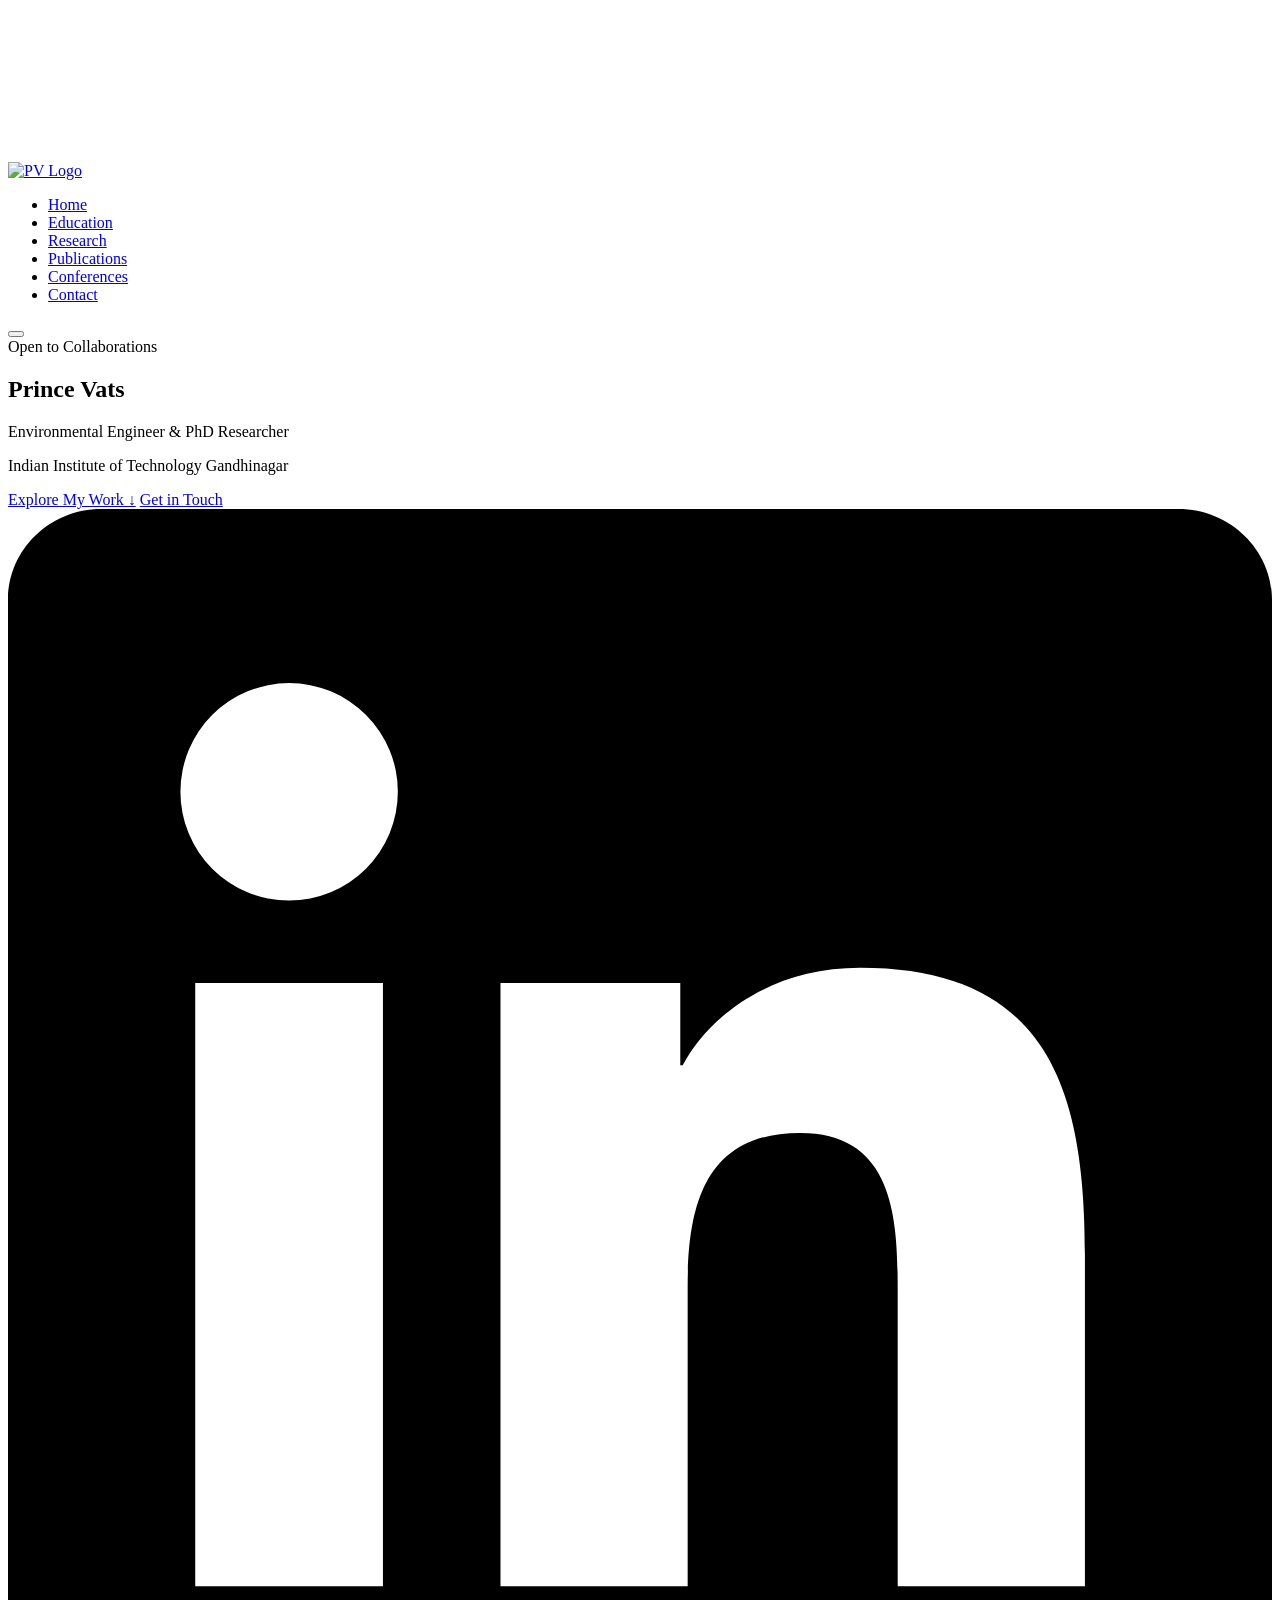
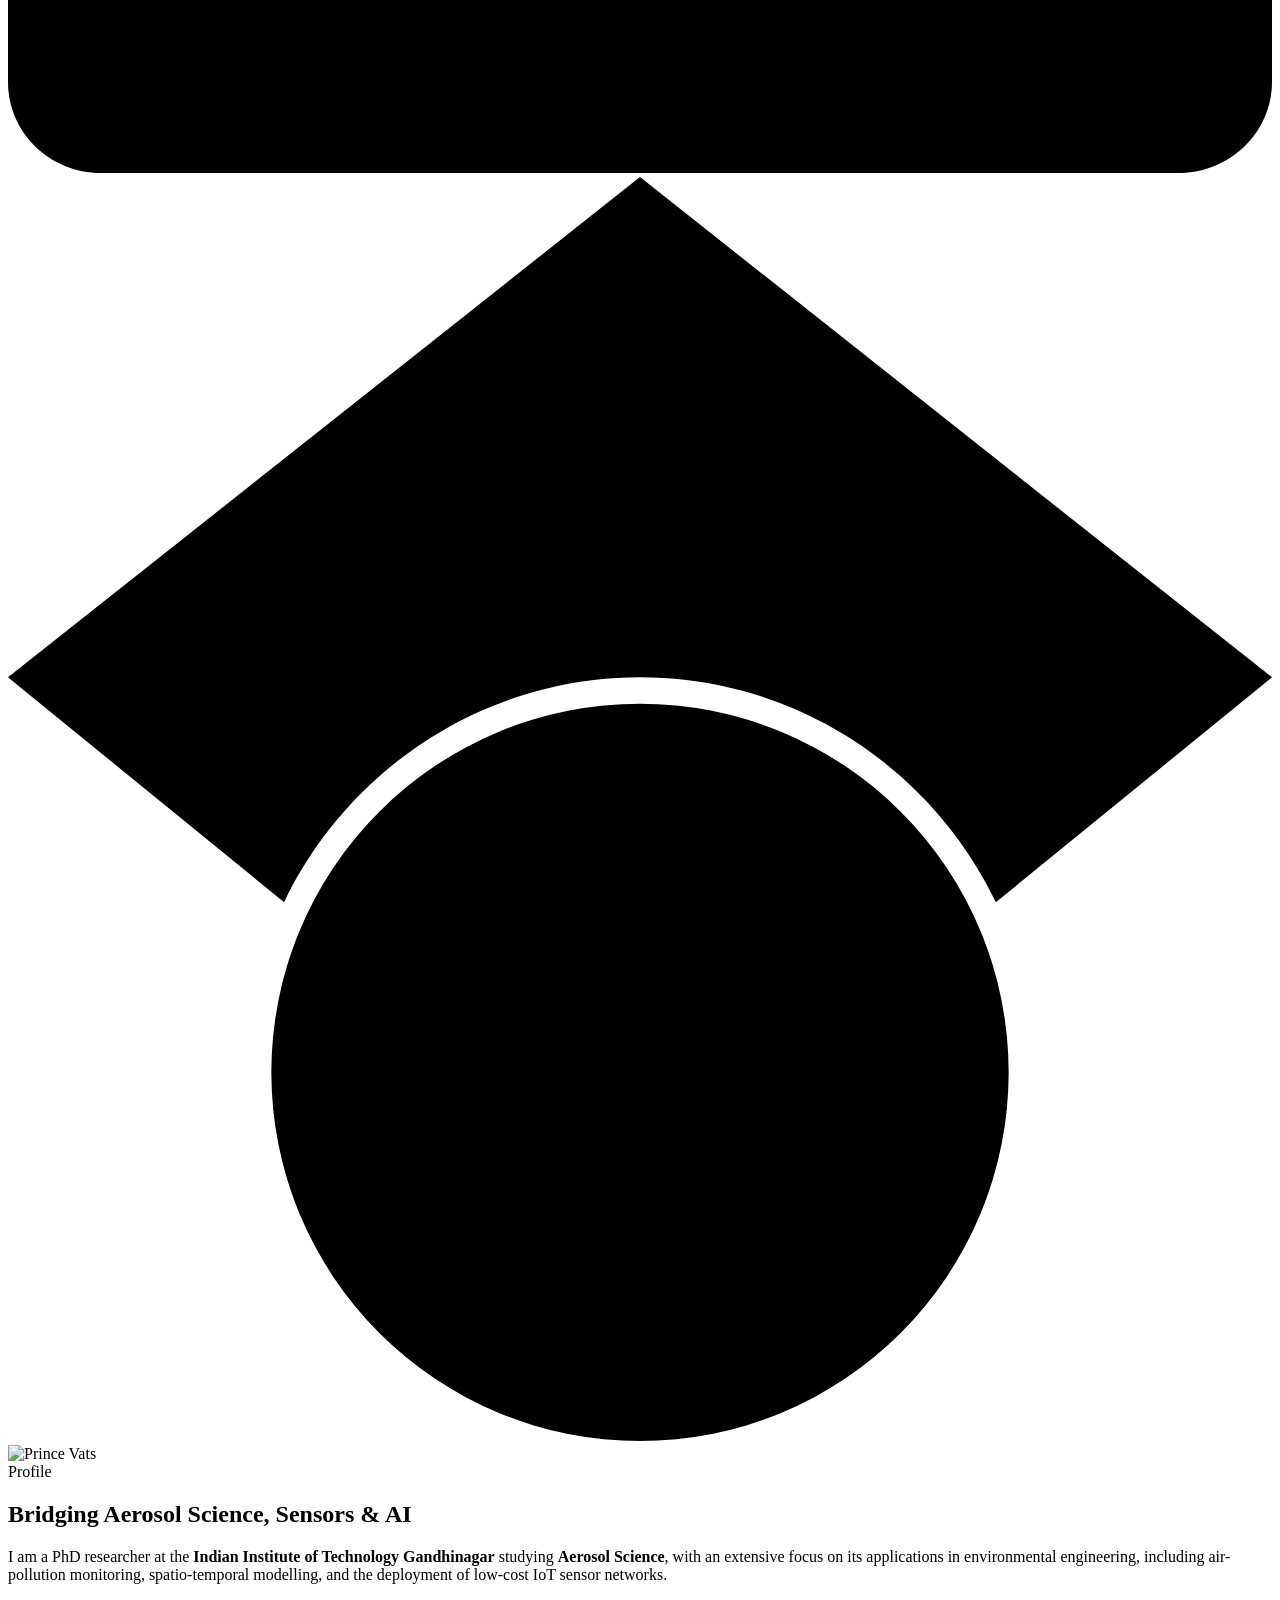
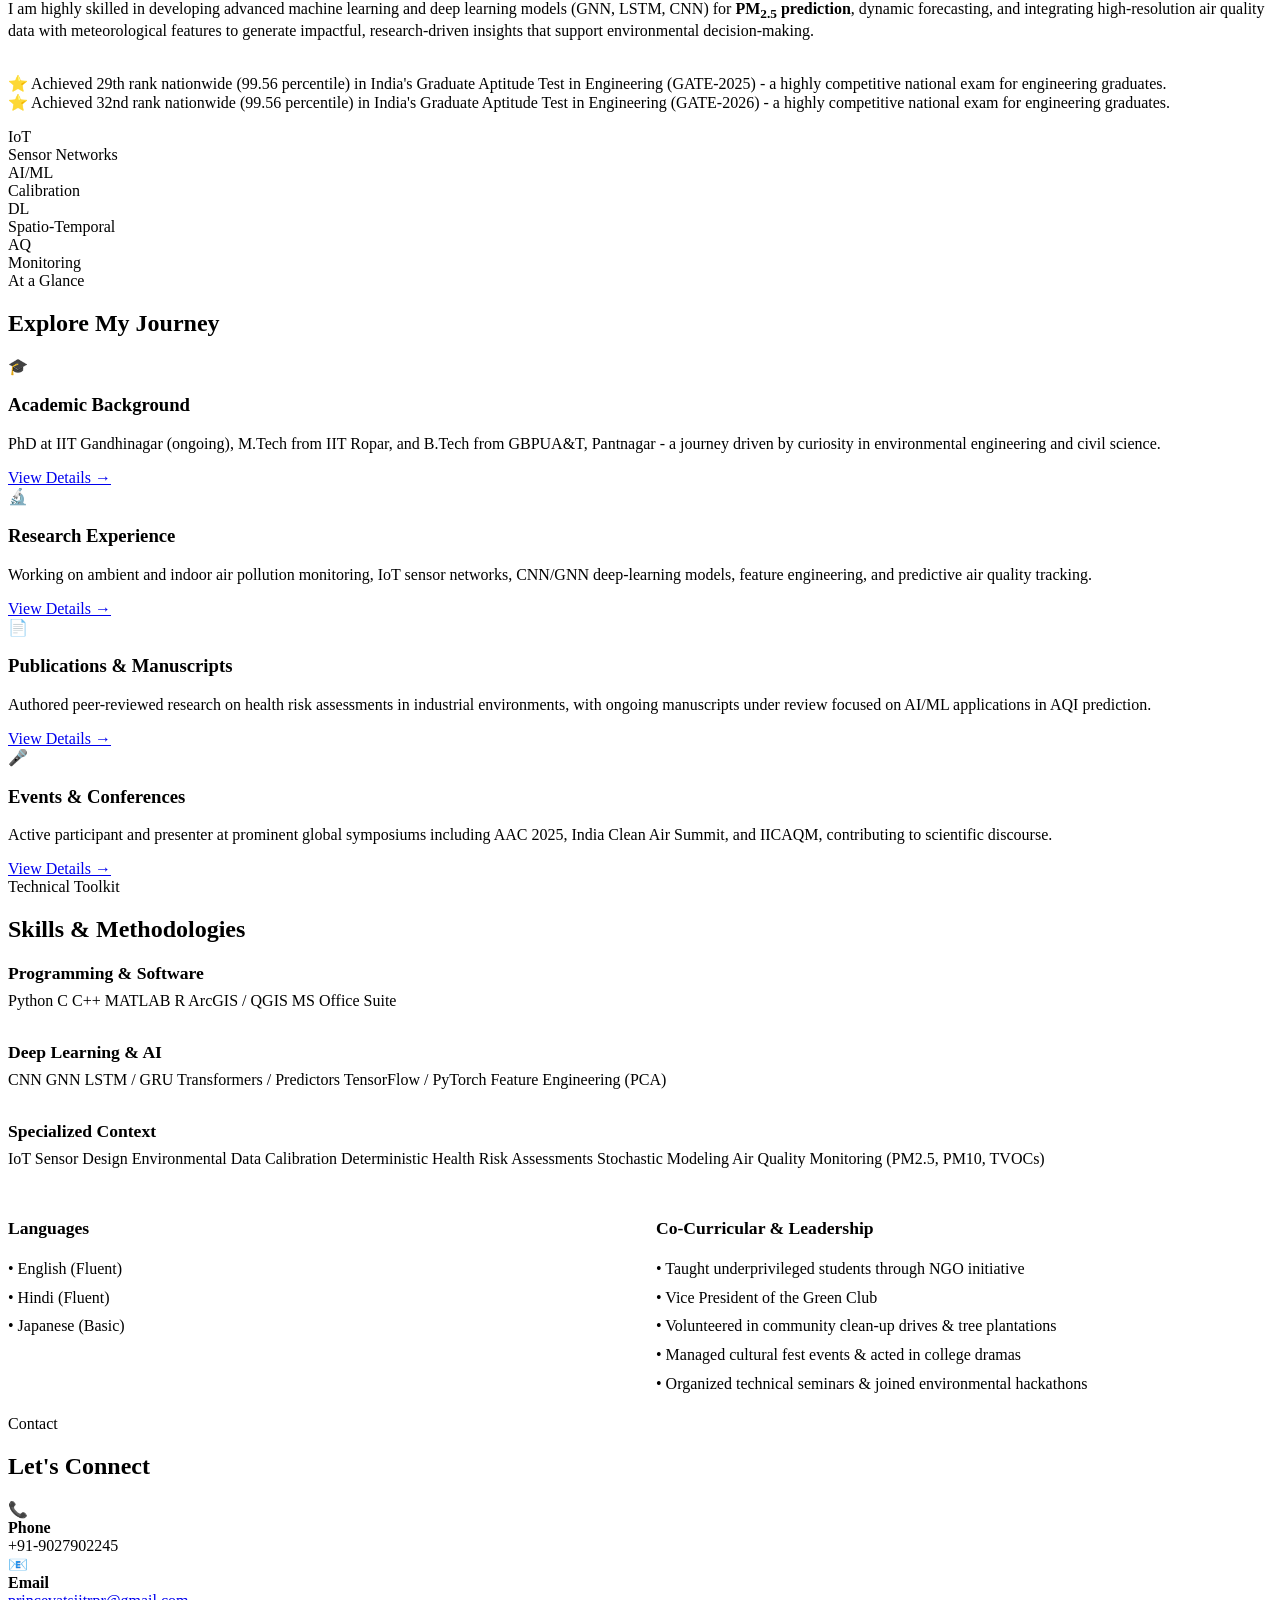
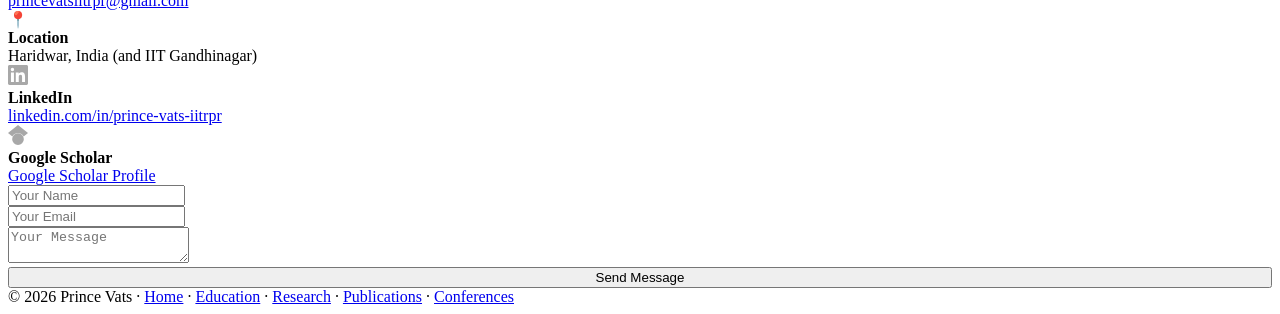
==== commit 31b4891f: "updated website content" ====
--- a/index.html
+++ b/index.html
@@ -100,7 +100,9 @@
           </p>
           <p style="color: var(--accent-1); font-weight: 500;">
             <br>⭐ Achieved 29th rank nationwide (99.56 percentile) in India's Graduate Aptitude Test in Engineering
-            (GATE) - a highly competitive national exam for engineering graduates.
+            (GATE-2025) - a highly competitive national exam for engineering graduates.
+            <br>⭐ Achieved 32nd rank nationwide (99.56 percentile) in India's Graduate Aptitude Test in Engineering
+            (GATE-2026) - a highly competitive national exam for engineering graduates.
           </p>
         </div>
         <div class="stats-grid">
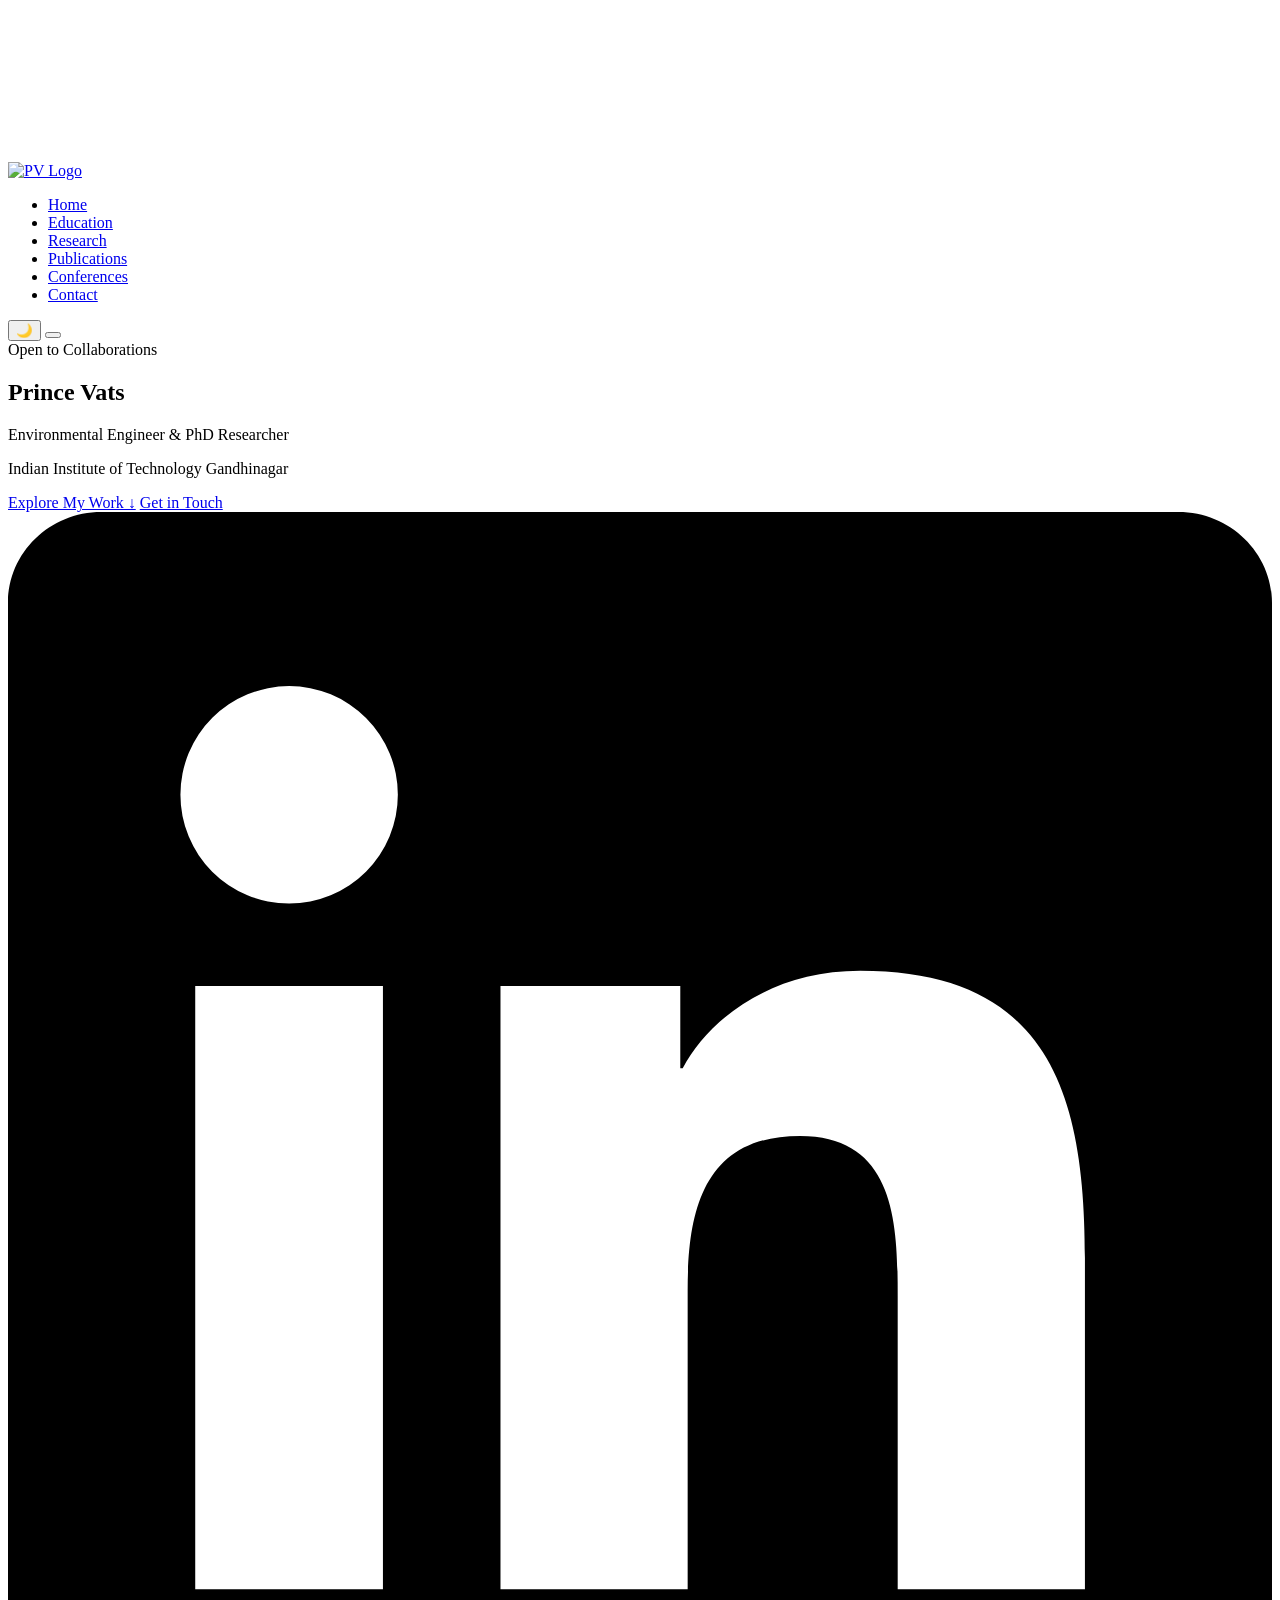
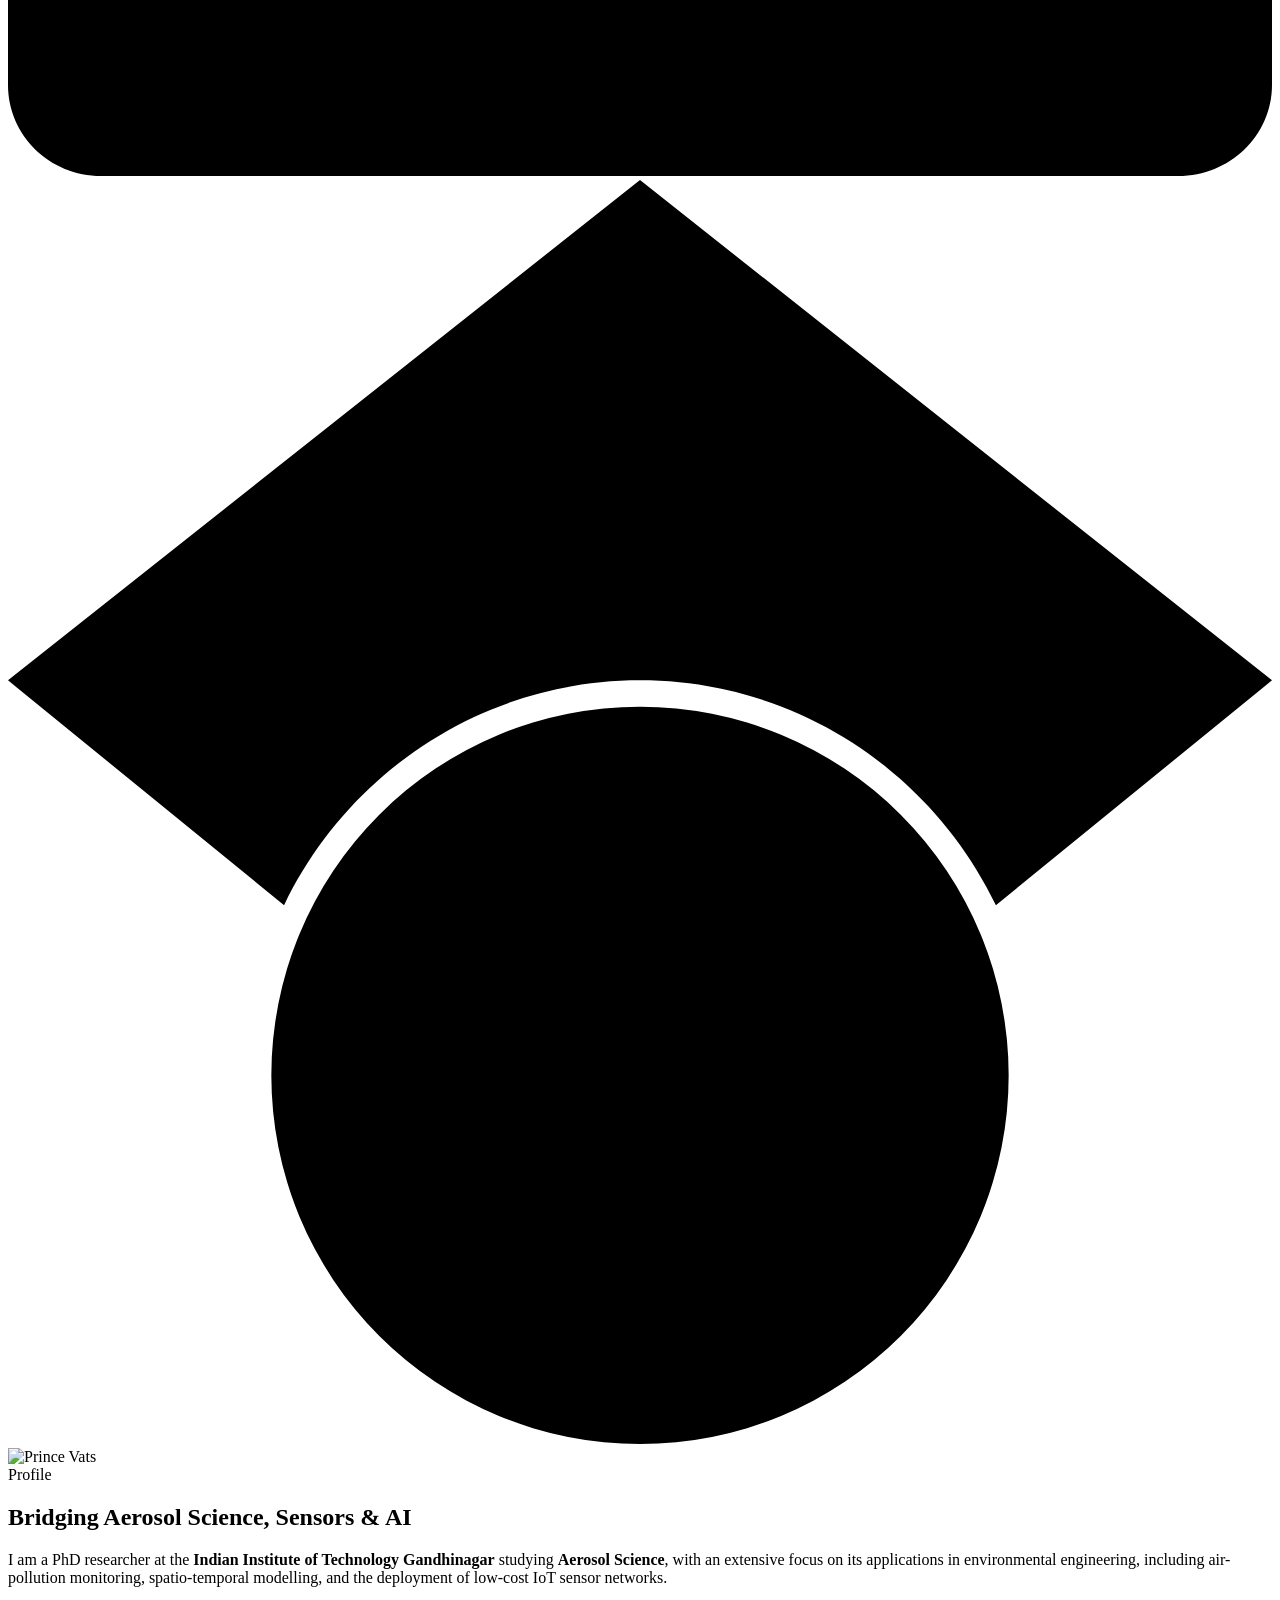
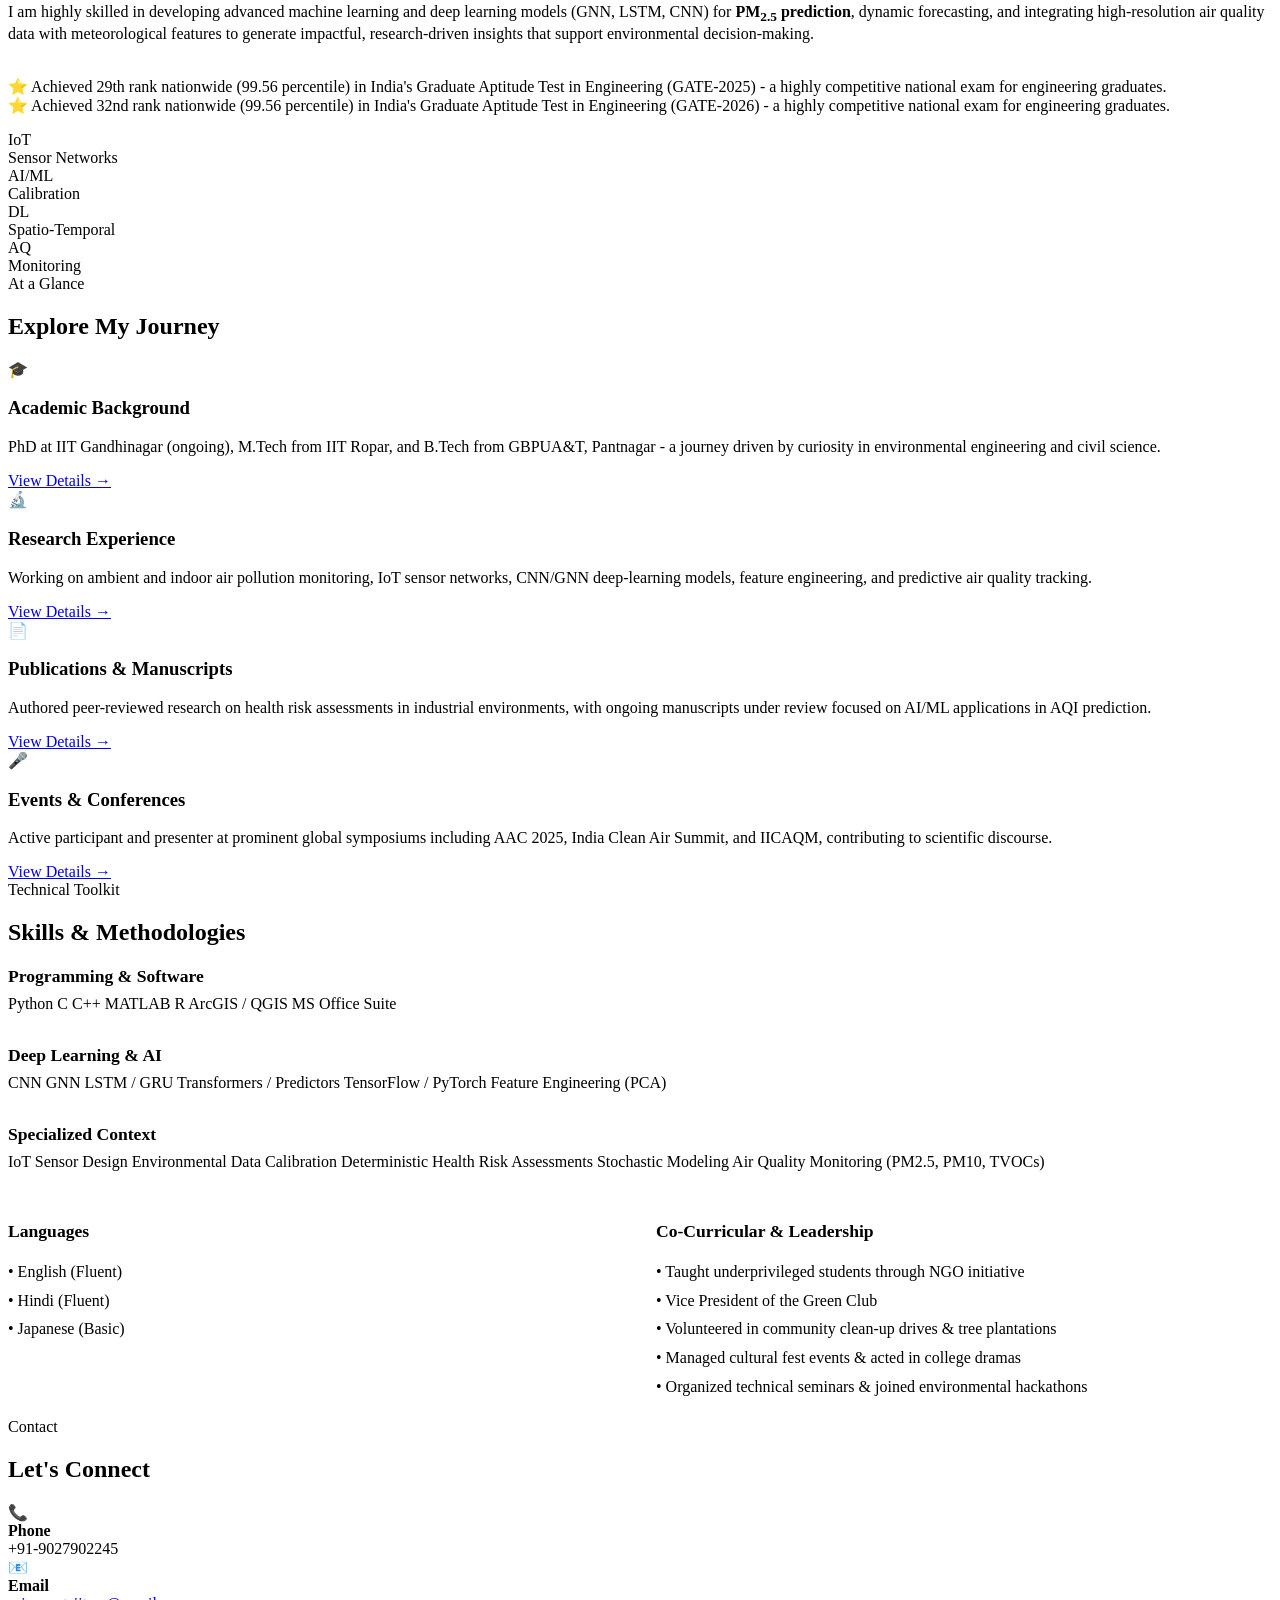
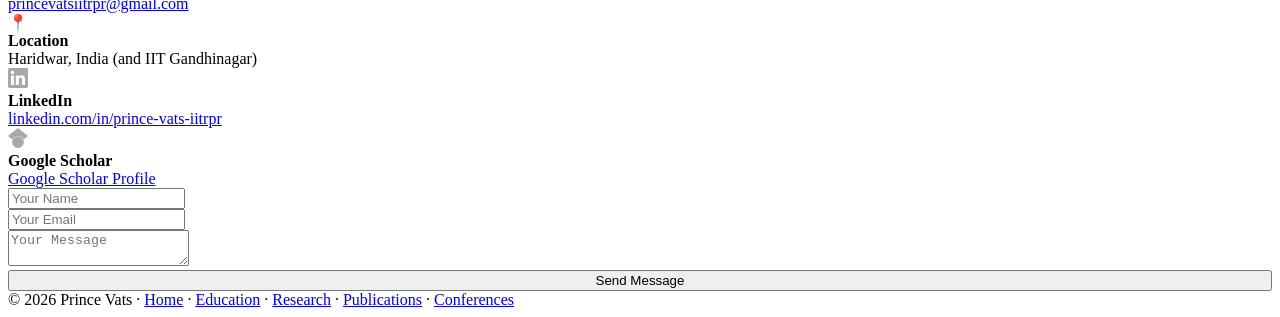
==== commit f859db0d: "color change of Vats" ====
--- a/index.html
+++ b/index.html
@@ -30,6 +30,9 @@
         <li><a href="pages/conferences.html">Conferences</a></li>
         <li><a href="#contact">Contact</a></li>
       </ul>
+      <button class="theme-toggle" id="themeToggle" aria-label="Toggle dark mode" title="Toggle theme">
+        <span>🌙</span>
+      </button>
       <button class="hamburger" id="hamburger" aria-label="Toggle navigation">
         <span></span><span></span><span></span>
       </button>
@@ -42,7 +45,7 @@
       <div class="hero-grid">
         <div class="hero-text">
           <div class="hero-badge"><span class="dot"></span> Open to Collaborations</div>
-          <h1 class="hero-name">Prince <span class="gradient">Vats</span></h1>
+          <h1 class="hero-name">Prince Vats</h1>
           <p class="hero-title">Environmental Engineer &amp; PhD Researcher</p>
           <p class="hero-affiliation">Indian Institute of Technology Gandhinagar</p>
           <div class="hero-buttons">
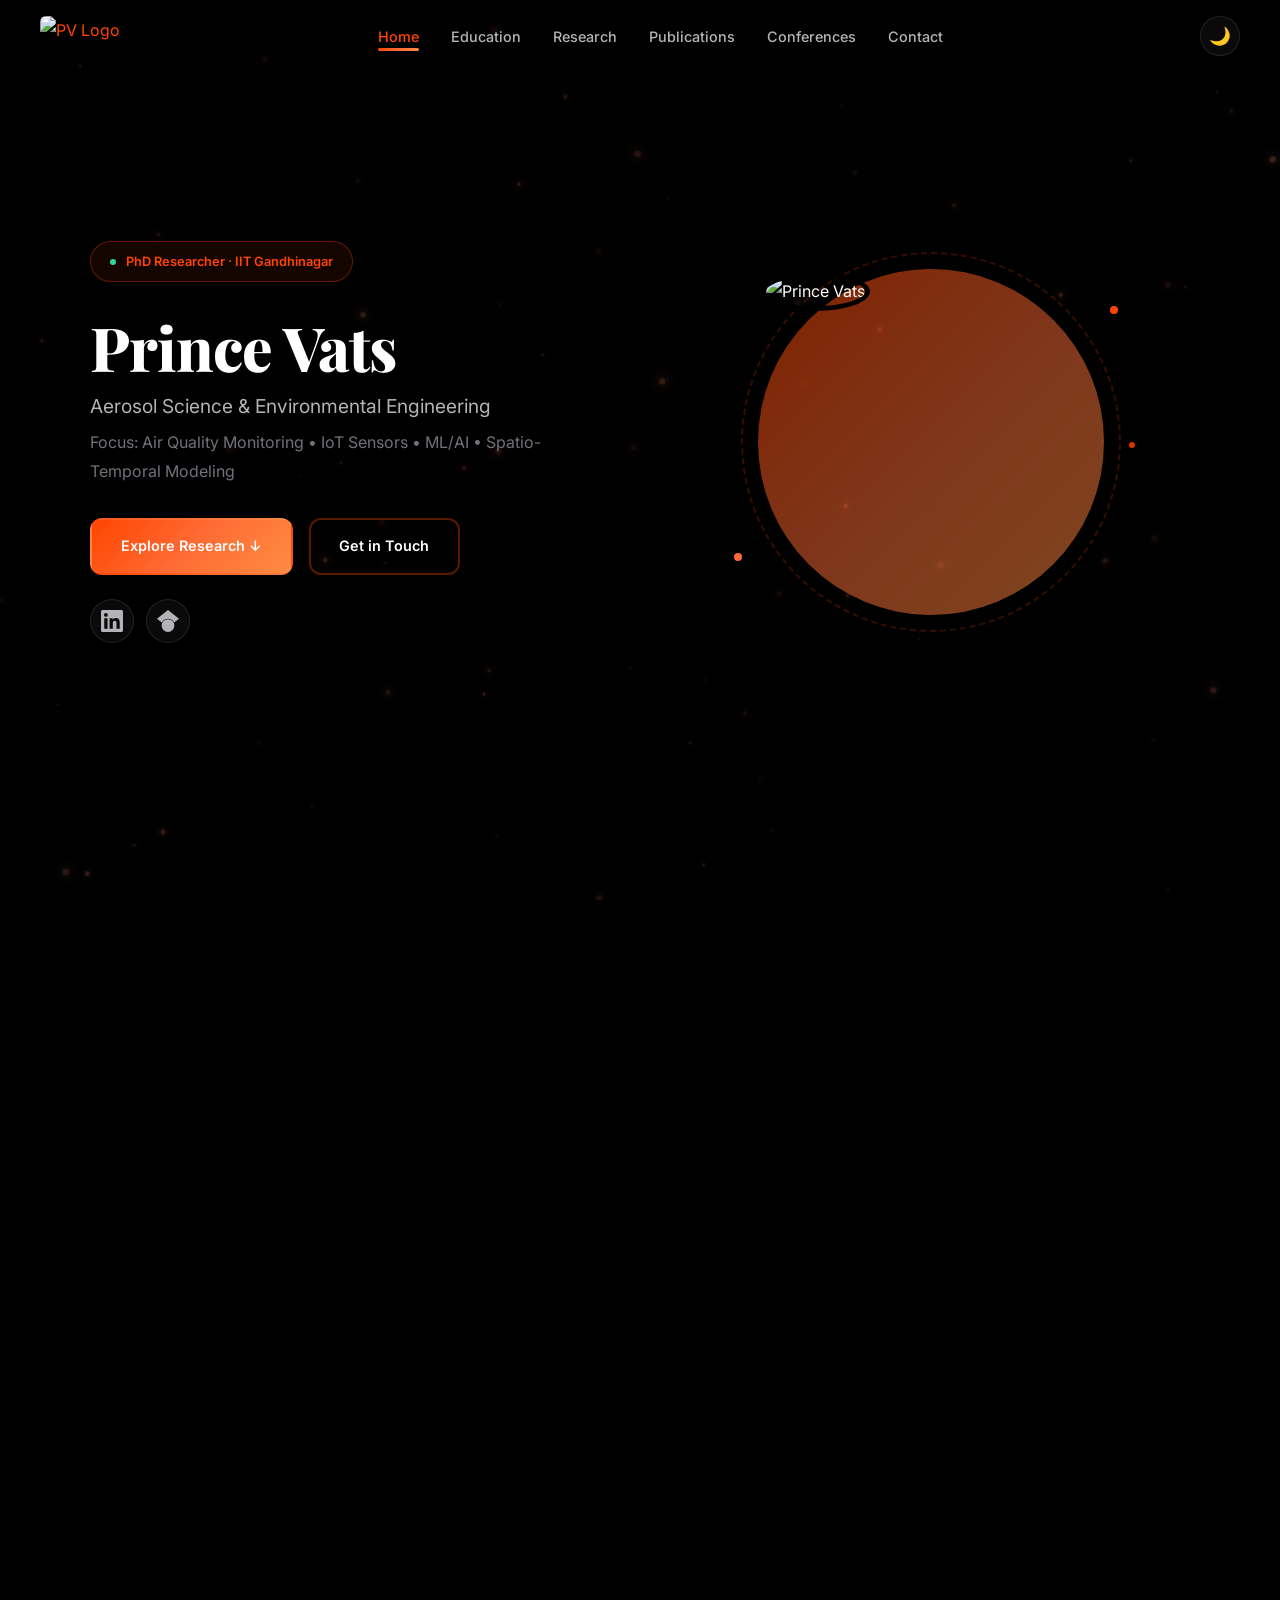
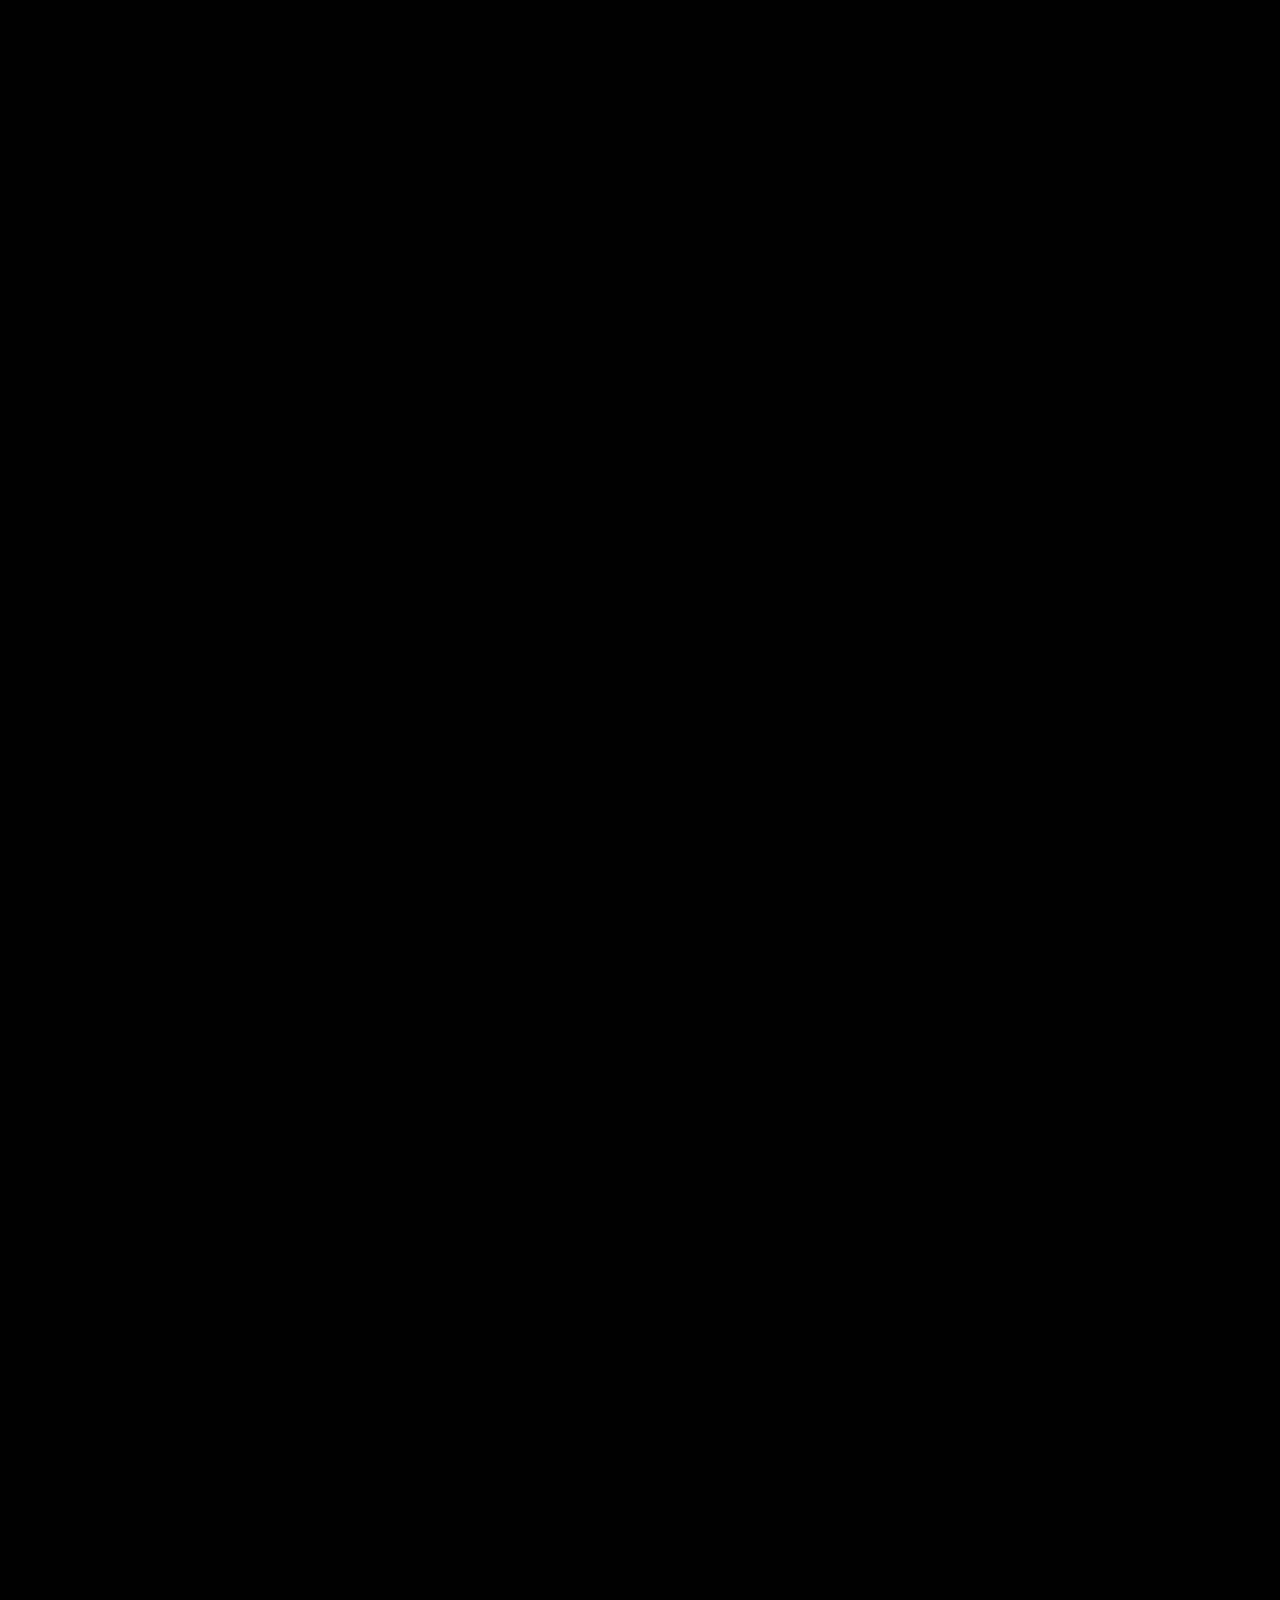
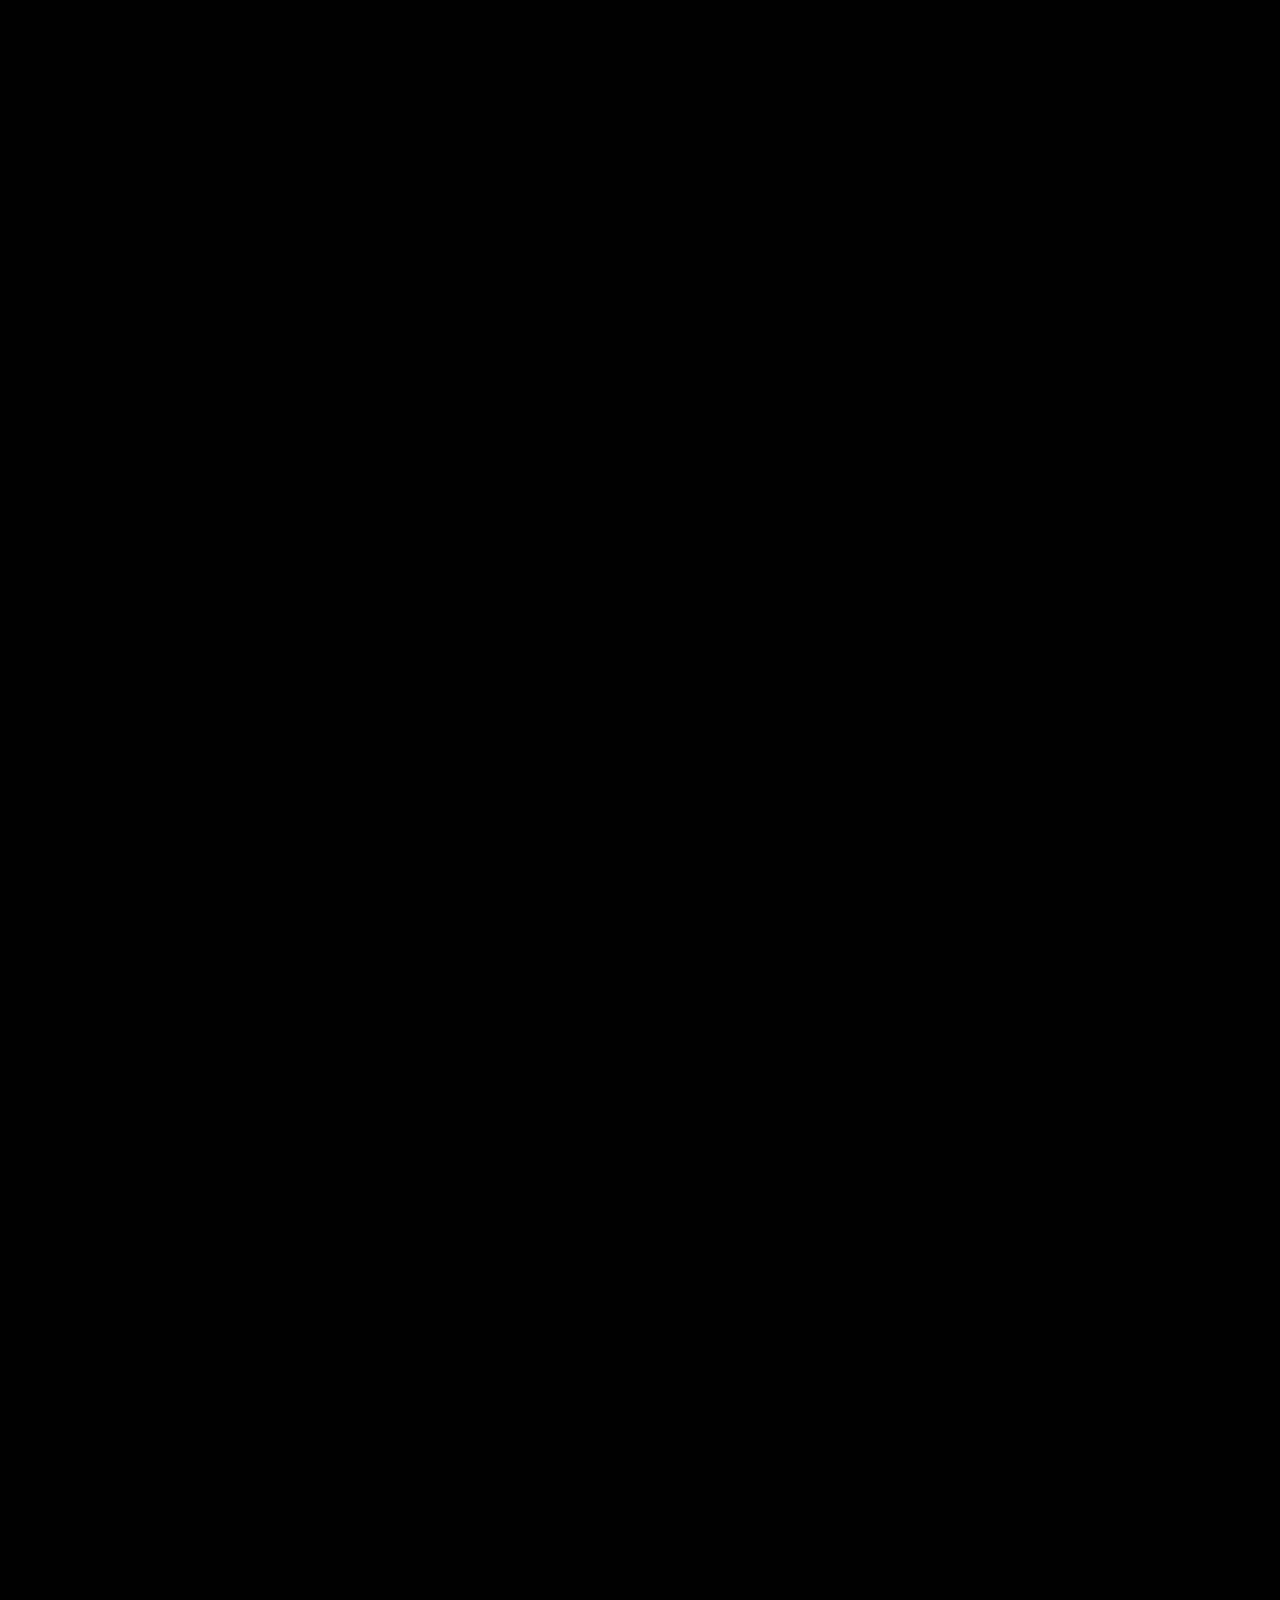
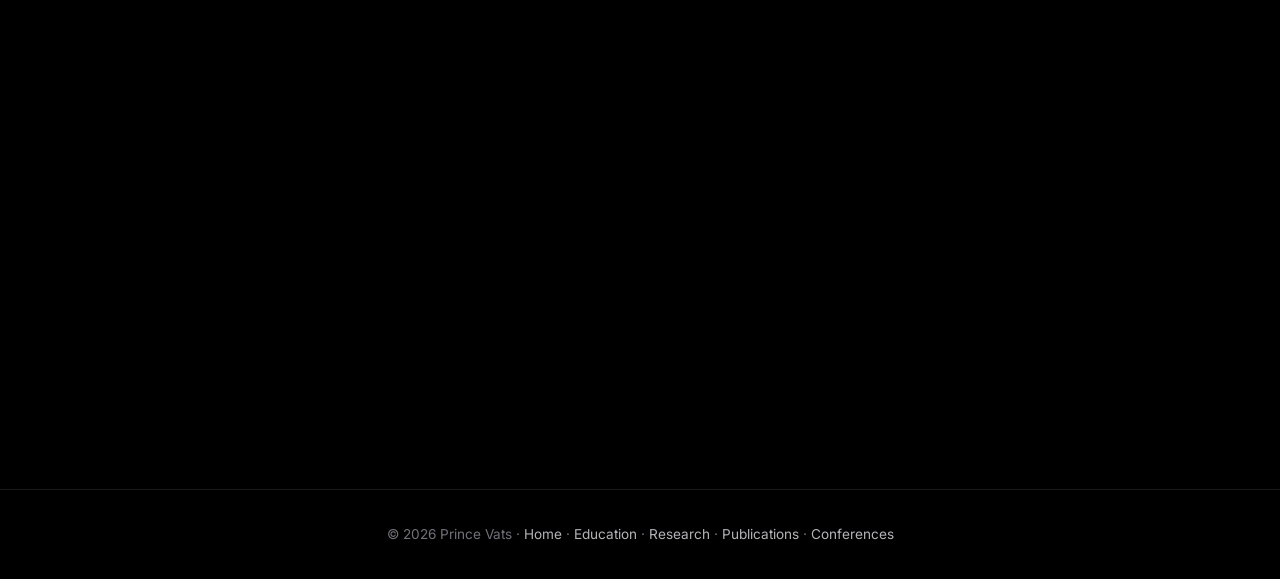
==== commit 1077ff93: "edited all the files" ====
--- a/index.html
+++ b/index.html
@@ -44,12 +44,12 @@
     <div class="section-container">
       <div class="hero-grid">
         <div class="hero-text">
-          <div class="hero-badge"><span class="dot"></span> Open to Collaborations</div>
+          <div class="hero-badge"><span class="dot"></span> PhD Researcher · IIT Gandhinagar</div>
           <h1 class="hero-name">Prince Vats</h1>
-          <p class="hero-title">Environmental Engineer &amp; PhD Researcher</p>
-          <p class="hero-affiliation">Indian Institute of Technology Gandhinagar</p>
+          <p class="hero-title">Aerosol Science & Environmental Engineering</p>
+          <p class="hero-affiliation">Focus: Air Quality Monitoring • IoT Sensors • ML/AI • Spatio-Temporal Modeling</p>
           <div class="hero-buttons">
-            <a href="#overview" class="btn btn-primary">Explore My Work ↓</a>
+            <a href="#overview" class="btn btn-primary">Explore Research ↓</a>
             <a href="#contact" class="btn btn-outline">Get in Touch</a>
           </div>
           <!-- Social links -->
@@ -85,27 +85,28 @@
   <!-- ===== About ===== -->
   <section id="about">
     <div class="section-container reveal">
-      <span class="section-label">Profile</span>
-      <h2 class="section-title">Bridging Aerosol Science, Sensors &amp; AI</h2>
+      <span class="section-label">Research Profile</span>
+      <h2 class="section-title">Expertise in Aerosol Science & Environmental Engineering</h2>
       <div class="about-content">
         <div class="about-text">
           <p>
-            I am a PhD researcher at the <strong>Indian Institute of Technology Gandhinagar</strong> studying
-            <strong>Aerosol Science</strong>, with an extensive focus on its applications in environmental engineering,
-            including air-pollution monitoring, spatio-temporal modelling, and the deployment of low-cost IoT sensor
-            networks.
+            I am a PhD researcher at <strong>Indian Institute of Technology Gandhinagar</strong> specializing in
+            <strong>Aerosol Science</strong> and its applications in environmental engineering. My research focuses on
+            air pollution monitoring, spatio-temporal modeling, and the design of low-cost IoT sensor networks for
+            real-time air quality assessment.
           </p>
           <p>
-            I am highly skilled in developing advanced machine learning and deep learning models (GNN, LSTM, CNN) for
-            <strong>PM<sub>2.5</sub> prediction</strong>, dynamic forecasting, and integrating high-resolution air
-            quality data with meteorological features to generate impactful, research-driven insights that support
-            environmental decision-making.
+            My core expertise lies in developing advanced machine learning and deep learning models (CNN, GNN, LSTM) for
+            <strong>PM₂.₅ prediction</strong> and air quality forecasting. I integrate high-resolution air quality data
+            with meteorological features to generate impactful, research-driven insights that support environmental
+            decision-making and public health policy.
           </p>
-          <p style="color: var(--accent-1); font-weight: 500;">
-            <br>⭐ Achieved 29th rank nationwide (99.56 percentile) in India's Graduate Aptitude Test in Engineering
-            (GATE-2025) - a highly competitive national exam for engineering graduates.
-            <br>⭐ Achieved 32nd rank nationwide (99.56 percentile) in India's Graduate Aptitude Test in Engineering
-            (GATE-2026) - a highly competitive national exam for engineering graduates.
+          <p style="color: var(--accent-1); font-weight: 500; margin-top: 1.5rem;">
+            <strong>🏆 Notable Achievements:</strong>
+            <br>• Ranked 29th nationwide (99.56 percentile) in GATE-2025 — India's premier engineering competitive exam
+            <br>• Ranked 32nd nationwide (99.56 percentile) in GATE-2026
+            <br>• Published peer-reviewed research on health risk assessments in industrial environments
+            <br>• Active participant in international conferences (AAC, India Clean Air Summit, IICAQM)
           </p>
         </div>
         <div class="stats-grid">
@@ -114,11 +115,11 @@
             <div class="stat-label">Sensor Networks</div>
           </div>
           <div class="stat-card">
-            <div class="stat-number">AI/ML</div>
-            <div class="stat-label">Calibration</div>
+            <div class="stat-number">ML/DL</div>
+            <div class="stat-label">AI Models</div>
           </div>
           <div class="stat-card">
-            <div class="stat-number">DL</div>
+            <div class="stat-number">ST</div>
             <div class="stat-label">Spatio-Temporal</div>
           </div>
           <div class="stat-card">
@@ -173,6 +174,32 @@
           <a href="pages/conferences.html" class="btn btn-outline btn-sm">View Details →</a>
         </div>
 
+      </div>
+    </div>
+  </section>
+
+  <!-- ===== Research Focus Areas ===== -->
+  <section id="research-focus">
+    <div class="section-container reveal">
+      <span class="section-label">Research Domains</span>
+      <h2 class="section-title">Core Research Focus Areas</h2>
+      <div class="focus-areas-grid">
+        <div class="focus-area-card">
+          <h3>🌫️ Aerosol Science</h3>
+          <p>Understanding aerosol formation, transport, and transformation in atmospheric environments. Focus on particle size distribution, composition analysis, and health implications.</p>
+        </div>
+        <div class="focus-area-card">
+          <h3>💨 Air Quality Monitoring</h3>
+          <p>Real-time ambient and indoor air pollution assessment using multi-pollutant networks (PM₂.₅, PM₁₀, NO₂, O₃, TVOCs). Health risk quantification and exposure analysis.</p>
+        </div>
+        <div class="focus-area-card">
+          <h3>📡 IoT Sensor Networks</h3>
+          <p>Design, deployment, and calibration of low-cost sensor networks for distributed air quality monitoring. Data fusion and quality assurance protocols.</p>
+        </div>
+        <div class="focus-area-card">
+          <h3>🤖 ML/AI for AQ Prediction</h3>
+          <p>Advanced machine learning (CNN, GNN, LSTM) and deep learning models for PM₂.₅ forecasting and spatio-temporal air quality dynamics using meteorological and atmospheric features.</p>
+        </div>
       </div>
     </div>
   </section>
@@ -252,68 +279,54 @@
     <div class="section-container reveal">
       <span class="section-label">Contact</span>
       <h2 class="section-title">Let's Connect</h2>
-      <div class="contact-grid">
-        <div class="contact-info">
-          <div class="contact-item">
-            <div class="contact-icon">📞</div>
-            <div>
-              <strong>Phone</strong><br />
-              +91-9027902245
-            </div>
-          </div>
-          <div class="contact-item">
-            <div class="contact-icon">📧</div>
-            <div>
-              <strong>Email</strong><br />
-              <a href="mailto:princevatsiitrpr@gmail.com">princevatsiitrpr@gmail.com</a>
-            </div>
-          </div>
-          <div class="contact-item">
-            <div class="contact-icon">📍</div>
-            <div>
-              <strong>Location</strong><br />
-              Haridwar, India (and IIT Gandhinagar)
-            </div>
-          </div>
-          <div class="contact-item">
-            <div class="contact-icon">
-              <svg xmlns="http://www.w3.org/2000/svg" width="20" height="20" viewBox="0 0 24 24" fill="#a8a8a8">
-                <path
-                  d="M20.447 20.452h-3.554v-5.569c0-1.328-.027-3.037-1.852-3.037-1.853 0-2.136 1.445-2.136 2.939v5.667H9.351V9h3.414v1.561h.046c.477-.9 1.637-1.85 3.37-1.85 3.601 0 4.267 2.37 4.267 5.455v6.286zM5.337 7.433a2.062 2.062 0 01-2.063-2.065 2.064 2.064 0 112.063 2.065zm1.782 13.019H3.555V9h3.564v11.452zM22.225 0H1.771C.792 0 0 .774 0 1.729v20.542C0 23.227.792 24 1.771 24h20.451C23.2 24 24 23.227 24 22.271V1.729C24 .774 23.2 0 22.222 0h.003z" />
-              </svg>
-            </div>
-            <div>
-              <strong>LinkedIn</strong><br />
-              <a href="https://www.linkedin.com/in/prince-vats-iitrpr/" target="_blank"
-                rel="noopener">linkedin.com/in/prince-vats-iitrpr</a>
-            </div>
-          </div>
-          <div class="contact-item">
-            <div class="contact-icon">
-              <svg xmlns="http://www.w3.org/2000/svg" width="20" height="20" viewBox="0 0 24 24" fill="#a8a8a8">
-                <path
-                  d="M5.242 13.769L0 9.5 12 0l12 9.5-5.242 4.269C17.548 11.249 14.978 9.5 12 9.5c-2.977 0-5.548 1.748-6.758 4.269zM12 10a7 7 0 1 0 0 14 7 7 0 0 0 0-14z" />
-              </svg>
-            </div>
-            <div>
-              <strong>Google Scholar</strong><br />
-              <a href="https://scholar.google.com/citations?user=SPHQZR8AAAAJ&hl=en" target="_blank"
-                rel="noopener">Google Scholar Profile</a>
-            </div>
-          </div>
-        </div>
-        <form class="contact-form" onsubmit="handleSubmit(event)">
-          <div class="form-group">
-            <input type="text" placeholder="Your Name" required />
-          </div>
-          <div class="form-group">
-            <input type="email" placeholder="Your Email" required />
-          </div>
-          <div class="form-group">
-            <textarea placeholder="Your Message" required></textarea>
-          </div>
-          <button type="submit" class="btn btn-primary" style="width:100%;justify-content:center;">Send Message</button>
-        </form>
+      <div class="contact-info">
+        <div class="contact-item">
+          <div class="contact-icon">📞</div>
+          <div>
+            <strong>Phone</strong><br />
+            +91-9027902245
+          </div>
+        </div>
+        <div class="contact-item">
+          <div class="contact-icon">📧</div>
+          <div>
+            <strong>Email</strong><br />
+            <a href="mailto:princevatsiitrpr@gmail.com">princevatsiitrpr@gmail.com</a>
+          </div>
+        </div>
+        <div class="contact-item">
+          <div class="contact-icon">📍</div>
+          <div>
+            <strong>Location</strong><br />
+            Haridwar, India (and IIT Gandhinagar)
+          </div>
+        </div>
+        <div class="contact-item">
+          <div class="contact-icon">
+            <svg xmlns="http://www.w3.org/2000/svg" width="20" height="20" viewBox="0 0 24 24" fill="#a8a8a8">
+              <path
+                d="M20.447 20.452h-3.554v-5.569c0-1.328-.027-3.037-1.852-3.037-1.853 0-2.136 1.445-2.136 2.939v5.667H9.351V9h3.414v1.561h.046c.477-.9 1.637-1.85 3.37-1.85 3.601 0 4.267 2.37 4.267 5.455v6.286zM5.337 7.433a2.062 2.062 0 01-2.063-2.065 2.064 2.064 0 112.063 2.065zm1.782 13.019H3.555V9h3.564v11.452zM22.225 0H1.771C.792 0 0 .774 0 1.729v20.542C0 23.227.792 24 1.771 24h20.451C23.2 24 24 23.227 24 22.271V1.729C24 .774 23.2 0 22.222 0h.003z" />
+            </svg>
+          </div>
+          <div>
+            <strong>LinkedIn</strong><br />
+            <a href="https://www.linkedin.com/in/prince-vats-iitrpr/" target="_blank"
+              rel="noopener">linkedin.com/in/prince-vats-iitrpr</a>
+          </div>
+        </div>
+        <div class="contact-item">
+          <div class="contact-icon">
+            <svg xmlns="http://www.w3.org/2000/svg" width="20" height="20" viewBox="0 0 24 24" fill="#a8a8a8">
+              <path
+                d="M5.242 13.769L0 9.5 12 0l12 9.5-5.242 4.269C17.548 11.249 14.978 9.5 12 9.5c-2.977 0-5.548 1.748-6.758 4.269zM12 10a7 7 0 1 0 0 14 7 7 0 0 0 0-14z" />
+            </svg>
+          </div>
+          <div>
+            <strong>Google Scholar</strong><br />
+            <a href="https://scholar.google.com/citations?user=SPHQZR8AAAAJ&hl=en" target="_blank"
+              rel="noopener">Google Scholar Profile</a>
+          </div>
+        </div>
       </div>
     </div>
   </section>
--- a/css/style.css
+++ b/css/style.css
@@ -0,0 +1,1721 @@
+/* ===== Google Fonts ===== */
+@import url('https://fonts.googleapis.com/css2?family=Inter:wght@300;400;500;600;700;800&family=Playfair+Display:ital,wght@0,500;0,700;1,500&display=swap');
+
+/* ===== Design Tokens (Dark Mode - Default) ===== */
+:root {
+  /* Background Colors */
+  --bg-primary: #000000;
+  --bg-secondary: #0a0a0a;
+  --bg-card: rgba(15, 15, 15, 0.7);
+  --bg-glass: rgba(255, 255, 255, 0.04);
+  
+  /* Text Colors */
+  --text-primary: #ffffff;
+  --text-secondary: #b4b4b8;
+  --text-muted: #71717a;
+  
+  /* Primary Accent - Orange-Red */
+  --accent-1: #FF4500;        /* Orange-red primary */
+  --accent-1-hover: #FF6B35;  /* Lighter hover state */
+  --accent-1-dark: #E63E00;   /* Darker state */
+  --accent-2: #FF6B35;        /* Secondary lighter orange */
+  --accent-3: #D93000;        /* Tertiary darker orange */
+  
+  /* Accent Gradients */
+  --accent-gradient: linear-gradient(135deg, #FF4500 0%, #FF6B35 50%, #FF8C42 100%);
+  --accent-glow: rgba(255, 69, 0, 0.15);
+  --accent-soft-glow: rgba(255, 69, 0, 0.08);
+  
+  /* Borders */
+  --border-subtle: rgba(255, 255, 255, 0.10);
+  --border-accent: rgba(255, 69, 0, 0.35);
+  --border-accent-hover: rgba(255, 69, 0, 0.50);
+  
+  /* Border Radius */
+  --radius-sm: 8px;
+  --radius-md: 12px;
+  --radius-lg: 16px;
+  
+  /* Shadows */
+  --shadow-sm: 0 4px 12px rgba(0, 0, 0, 0.4);
+  --shadow-card: 0 8px 32px rgba(0, 0, 0, 0.5);
+  --shadow-lg: 0 16px 48px rgba(0, 0, 0, 0.6);
+  --shadow-glow: 0 0 24px rgba(255, 69, 0, 0.20);
+  --shadow-glow-lg: 0 0 48px rgba(255, 69, 0, 0.25);
+  
+  /* Transitions */
+  --transition-fast: 0.2s cubic-bezier(0.4, 0, 0.2, 1);
+  --transition-smooth: 0.35s cubic-bezier(0.4, 0, 0.2, 1);
+  --transition-slow: 0.5s cubic-bezier(0.4, 0, 0.2, 1);
+}
+
+/* ===== Light Mode Colors (for dark mode toggle) ===== */
+:root.light-mode {
+  /* Background Colors */
+  --bg-primary: #fafafa;
+  --bg-secondary: #f5f5f5;
+  --bg-card: rgba(255, 255, 255, 0.8);
+  --bg-glass: rgba(255, 255, 255, 0.6);
+  
+  /* Text Colors */
+  --text-primary: #1a1a1a;
+  --text-secondary: #4b5563;
+  --text-muted: #8b92a0;
+  
+  /* Accent Colors - Orange-Red */
+  --accent-1: #FF4500;
+  --accent-1-hover: #FF6B35;
+  --accent-1-dark: #E63E00;
+  --accent-2: #FF6B35;
+  --accent-3: #D93000;
+  
+  /* Borders */
+  --border-subtle: rgba(0, 0, 0, 0.10);
+  --border-accent: rgba(255, 69, 0, 0.30);
+  --border-accent-hover: rgba(255, 69, 0, 0.45);
+  
+  /* Shadows */
+  --shadow-sm: 0 4px 12px rgba(0, 0, 0, 0.08);
+  --shadow-card: 0 8px 32px rgba(0, 0, 0, 0.12);
+  --shadow-lg: 0 16px 48px rgba(0, 0, 0, 0.15);
+  --shadow-glow: 0 0 24px rgba(255, 69, 0, 0.15);
+  --shadow-glow-lg: 0 0 48px rgba(255, 69, 0, 0.20);
+}
+
+/* ===== Reset & Base ===== */
+*, *::before, *::after {
+  margin: 0;
+  padding: 0;
+  box-sizing: border-box;
+}
+
+html {
+  scroll-behavior: smooth;
+  font-size: 16px;
+}
+
+body {
+  font-family: 'Inter', -apple-system, sans-serif;
+  background: var(--bg-primary);
+  color: var(--text-primary);
+  line-height: 1.8;
+  overflow-x: hidden;
+  min-height: 100vh;
+  transition: background 0.3s ease, color 0.3s ease;
+}
+
+a {
+  color: var(--accent-1);
+  text-decoration: none;
+  transition: var(--transition-fast);
+}
+
+a:hover {
+  color: var(--accent-2);
+}
+
+/* ===== Particle Canvas ===== */
+#particleCanvas {
+  position: fixed;
+  inset: 0;
+  z-index: 0;
+  pointer-events: none;
+}
+
+/* ===== Navigation ===== */
+.navbar {
+  position: fixed;
+  top: 0;
+  left: 0;
+  right: 0;
+  z-index: 100;
+  padding: 1rem 2rem;
+  transition: var(--transition-smooth);
+  backdrop-filter: blur(0px);
+}
+
+.navbar.scrolled {
+  backdrop-filter: blur(20px);
+  background: rgba(0, 0, 0, 0.85);
+  border-bottom: 1px solid var(--border-subtle);
+  padding: 0.75rem 2rem;
+}
+
+.nav-inner {
+  max-width: 1200px;
+  margin: 0 auto;
+  display: flex;
+  align-items: center;
+  justify-content: space-between;
+}
+
+.nav-logo {
+  display: flex;
+  align-items: center;
+  text-decoration: none;
+}
+
+.nav-logo img {
+  height: 40px;
+  width: auto;
+  object-fit: contain;
+  border-radius: 6px;
+  transition: var(--transition-fast);
+}
+
+.nav-logo:hover img {
+  transform: scale(1.08);
+  box-shadow: var(--shadow-glow);
+}
+
+/* Dark mode toggle button */
+.theme-toggle {
+  display: flex;
+  align-items: center;
+  justify-content: center;
+  width: 40px;
+  height: 40px;
+  border-radius: 50%;
+  background: var(--bg-glass);
+  border: 1px solid var(--border-subtle);
+  cursor: pointer;
+  transition: var(--transition-fast);
+  color: var(--text-secondary);
+  font-size: 1.1rem;
+}
+
+.theme-toggle:hover {
+  border-color: var(--accent-1);
+  color: var(--accent-1);
+  background: rgba(255, 87, 34, 0.08);
+  transform: scale(1.05);
+}
+
+.nav-links {
+  display: flex;
+  gap: 2rem;
+  list-style: none;
+}
+
+.nav-links a {
+  text-decoration: none;
+  color: var(--text-secondary);
+  font-size: 0.9rem;
+  font-weight: 500;
+  transition: var(--transition-fast);
+  position: relative;
+  padding-bottom: 6px;
+}
+
+.nav-links a::after {
+  content: '';
+  position: absolute;
+  bottom: 0;
+  left: 0;
+  width: 0;
+  height: 3px;
+  background: var(--accent-gradient);
+  border-radius: 2px;
+  transition: var(--transition-smooth);
+}
+
+.nav-links a:hover {
+  color: var(--text-primary);
+}
+
+.nav-links a:hover::after,
+.nav-links a.active::after {
+  width: 100%;
+}
+
+.nav-links a.active {
+  color: var(--accent-1);
+}
+
+.hamburger {
+  display: none;
+  flex-direction: column;
+  gap: 5px;
+  cursor: pointer;
+  background: none;
+  border: none;
+  padding: 4px;
+}
+
+.hamburger span {
+  width: 24px;
+  height: 2px;
+  background: var(--text-secondary);
+  border-radius: 2px;
+  transition: var(--transition-fast);
+}
+
+/* ===== Sections Common ===== */
+section {
+  position: relative;
+  z-index: 1;
+  padding: 6rem 2rem;
+}
+
+.section-container {
+  max-width: 1100px;
+  margin: 0 auto;
+}
+
+.section-label {
+  display: inline-flex;
+  align-items: center;
+  gap: 0.6rem;
+  font-size: 0.75rem;
+  font-weight: 700;
+  text-transform: uppercase;
+  letter-spacing: 0.15em;
+  color: var(--accent-1);
+  margin-bottom: 1.2rem;
+  padding: 0.4rem 0.8rem;
+  background: var(--accent-soft-glow);
+  border-radius: 6px;
+}
+
+.section-label::before {
+  content: '';
+  width: 24px;
+  height: 2px;
+  background: var(--accent-gradient);
+  border-radius: 2px;
+}
+
+.section-title {
+  font-family: 'Playfair Display', serif;
+  font-size: 2.5rem;
+  font-weight: 700;
+  margin-bottom: 1.75rem;
+  color: var(--text-primary);
+  line-height: 1.2;
+}
+
+.section-subtitle {
+  color: var(--text-secondary);
+  font-size: 1.05rem;
+  max-width: 700px;
+  margin-bottom: 2.5rem;
+}
+
+/* ===== Page Header (for interior pages) ===== */
+.page-header {
+  padding-top: 8rem;
+  padding-bottom: 3rem;
+  position: relative;
+  z-index: 1;
+  text-align: center;
+}
+
+.page-header .section-label {
+  justify-content: center;
+}
+
+.page-header .section-title {
+  margin-bottom: 0.75rem;
+}
+
+.page-header .section-subtitle {
+  margin: 0 auto;
+}
+
+/* breadcrumb */
+.breadcrumb {
+  display: flex;
+  justify-content: center;
+  gap: 0.5rem;
+  font-size: 0.85rem;
+  color: var(--text-muted);
+  margin-bottom: 1.5rem;
+}
+
+.breadcrumb a {
+  color: var(--text-secondary);
+  text-decoration: none;
+  transition: var(--transition-fast);
+}
+
+.breadcrumb a:hover {
+  color: var(--accent-1);
+}
+
+.breadcrumb .separator {
+  color: var(--text-muted);
+}
+
+/* ===== Hero Section ===== */
+.hero {
+  min-height: 100vh;
+  display: flex;
+  align-items: center;
+  padding-top: 5rem;
+}
+
+.hero-grid {
+  display: grid;
+  grid-template-columns: 1fr 1fr;
+  gap: 4rem;
+  align-items: center;
+}
+
+.hero-text {
+  animation: fadeInUp 0.8s ease-out;
+}
+
+.hero-badge {
+  display: inline-flex;
+  align-items: center;
+  gap: 0.6rem;
+  background: var(--accent-soft-glow);
+  border: 1.5px solid var(--border-accent);
+  border-radius: 50px;
+  padding: 0.5rem 1.2rem;
+  font-size: 0.8rem;
+  font-weight: 600;
+  color: var(--accent-1);
+  margin-bottom: 2rem;
+  backdrop-filter: blur(10px);
+  transition: var(--transition-fast);
+}
+
+.hero-badge:hover {
+  border-color: var(--accent-1-hover);
+  background: rgba(255, 87, 34, 0.12);
+}
+
+.hero-badge .dot {
+  width: 6px;
+  height: 6px;
+  background: #34d399;
+  border-radius: 50%;
+  animation: pulse 2s ease-in-out infinite;
+}
+
+.hero-name {
+  font-family: 'Playfair Display', serif;
+  font-size: 3.8rem;
+  font-weight: 800;
+  line-height: 1.1;
+  margin-bottom: 0.5rem;
+  letter-spacing: -1px;
+}
+
+.hero-name .gradient {
+  background: var(--accent-gradient);
+  -webkit-background-clip: text;
+  -webkit-text-fill-color: transparent;
+  background-clip: text;
+}
+
+.hero-title {
+  font-size: 1.2rem;
+  color: var(--text-secondary);
+  margin-bottom: 0.3rem;
+  font-weight: 400;
+}
+
+.hero-affiliation {
+  font-size: 1rem;
+  color: var(--text-muted);
+  margin-bottom: 2rem;
+}
+
+.hero-buttons {
+  display: flex;
+  gap: 1rem;
+  flex-wrap: wrap;
+}
+
+/* Social links row */
+.hero-socials {
+  display: flex;
+  gap: 0.75rem;
+  margin-top: 1.5rem;
+}
+
+.social-link {
+  display: inline-flex;
+  align-items: center;
+  justify-content: center;
+  width: 44px;
+  height: 44px;
+  border-radius: 50%;
+  background: var(--bg-glass);
+  border: 1.5px solid var(--border-subtle);
+  transition: var(--transition-smooth);
+  text-decoration: none;
+  cursor: pointer;
+}
+
+.social-link:hover {
+  border-color: var(--accent-1);
+  background: var(--accent-soft-glow);
+  transform: translateY(-4px);
+  box-shadow: var(--shadow-glow);
+}
+
+.social-link svg {
+  width: 22px;
+  height: 22px;
+  fill: var(--text-secondary);
+  transition: var(--transition-fast);
+}
+
+.social-link:hover svg {
+  fill: var(--accent-1);
+}
+
+.social-link:focus {
+  outline: none;
+  box-shadow: 0 0 0 3px var(--accent-soft-glow);
+}
+
+/* ===== Buttons ===== */
+.btn {
+  display: inline-flex;
+  align-items: center;
+  justify-content: center;
+  gap: 0.5rem;
+  padding: 0.85rem 1.8rem;
+  border-radius: var(--radius-md);
+  font-size: 0.9rem;
+  font-weight: 600;
+  text-decoration: none;
+  cursor: pointer;
+  transition: var(--transition-smooth);
+  border: 2px solid transparent;
+  font-family: inherit;
+}
+
+.btn-primary {
+  background: var(--accent-gradient);
+  color: #fff;
+  box-shadow: var(--shadow-sm);
+}
+
+.btn-primary:hover {
+  transform: translateY(-3px);
+  box-shadow: var(--shadow-glow-lg);
+  filter: brightness(1.1);
+}
+
+.btn-primary:active {
+  transform: translateY(-1px);
+}
+
+.btn-outline {
+  background: transparent;
+  color: var(--text-primary);
+  border: 2px solid var(--border-accent);
+}
+
+.btn-outline:hover {
+  background: var(--accent-soft-glow);
+  border-color: var(--accent-1);
+  color: var(--accent-1);
+  transform: translateY(-2px);
+}
+
+.btn:focus {
+  outline: none;
+  box-shadow: 0 0 0 3px var(--accent-soft-glow);
+}
+
+.btn-sm {
+  padding: 0.5rem 1.1rem;
+  font-size: 0.82rem;
+}
+
+/* Hero Image */
+.hero-image-wrapper {
+  display: flex;
+  justify-content: center;
+  animation: fadeInUp 0.8s ease-out 0.2s both;
+}
+
+.hero-image-frame {
+  position: relative;
+  width: 340px;
+  height: 340px;
+  transition: var(--transition-smooth);
+}
+
+.hero-image-frame:hover {
+  transform: scale(1.02);
+}
+
+.hero-image-frame::before {
+  content: '';
+  position: absolute;
+  inset: -3px;
+  border-radius: 50%;
+  background: var(--accent-gradient);
+  opacity: 0.5;
+  animation: rotate 8s linear infinite;
+}
+
+.hero-image-frame::after {
+  content: '';
+  position: absolute;
+  inset: -20px;
+  border-radius: 50%;
+  border: 2px dashed var(--border-accent);
+  animation: rotate 20s linear infinite reverse;
+  opacity: 0.6;
+}
+
+.hero-image {
+  position: relative;
+  width: 100%;
+  height: 100%;
+  border-radius: 50%;
+  object-fit: cover;
+  border: 5px solid var(--bg-primary);
+  z-index: 1;
+  transition: var(--transition-smooth);
+}
+
+.hero-image-frame:hover .hero-image {
+  filter: brightness(1.05);
+}
+
+/* Floating particles around image */
+.floating-particle {
+  position: absolute;
+  width: 8px;
+  height: 8px;
+  border-radius: 50%;
+  z-index: 2;
+}
+
+.floating-particle:nth-child(2) {
+  top: 10%;
+  right: -5%;
+  background: var(--accent-1);
+  animation: float 3s ease-in-out infinite;
+}
+
+.floating-particle:nth-child(3) {
+  bottom: 15%;
+  left: -8%;
+  background: var(--accent-2);
+  animation: float 4s ease-in-out infinite 1s;
+}
+
+.floating-particle:nth-child(4) {
+  top: 50%;
+  right: -10%;
+  background: var(--accent-3);
+  width: 6px;
+  height: 6px;
+  animation: float 3.5s ease-in-out infinite 0.5s;
+}
+
+/* ===== About Section (Homepage) ===== */
+.about-content {
+  display: grid;
+  grid-template-columns: 2fr 1fr;
+  gap: 3rem;
+}
+
+.about-text p {
+  color: var(--text-secondary);
+  margin-bottom: 1rem;
+  font-size: 1.05rem;
+}
+
+.stats-grid {
+  display: grid;
+  grid-template-columns: 1fr 1fr;
+  gap: 1rem;
+}
+
+.stat-card {
+  background: var(--bg-glass);
+  border: 1.5px solid var(--border-subtle);
+  border-radius: var(--radius-md);
+  padding: 2rem 1.5rem;
+  text-align: center;
+  transition: var(--transition-smooth);
+  backdrop-filter: blur(10px);
+  position: relative;
+  overflow: hidden;
+}
+
+.stat-card::before {
+  content: '';
+  position: absolute;
+  top: 0;
+  left: 0;
+  right: 0;
+  height: 2px;
+  background: var(--accent-gradient);
+  opacity: 0;
+  transition: opacity var(--transition-fast);
+}
+
+.stat-card:hover {
+  border-color: var(--border-accent-hover);
+  transform: translateY(-5px);
+  box-shadow: var(--shadow-glow);
+  background: rgba(255, 87, 34, 0.06);
+}
+
+.stat-card:hover::before {
+  opacity: 1;
+}
+
+.stat-number {
+  font-size: 2rem;
+  font-weight: 800;
+  background: var(--accent-gradient);
+  -webkit-background-clip: text;
+  -webkit-text-fill-color: transparent;
+  background-clip: text;
+  line-height: 1;
+  min-height: 2.5rem;
+}
+
+.stat-label {
+  font-size: 0.8rem;
+  color: var(--text-muted);
+  margin-top: 0.4rem;
+  font-weight: 600;
+  text-transform: uppercase;
+  letter-spacing: 0.05em;
+}
+
+/* ===== Summary Cards (Homepage) ===== */
+.summary-grid {
+  display: grid;
+  grid-template-columns: repeat(auto-fill, minmax(300px, 1fr));
+  gap: 1.5rem;
+}
+
+.summary-card {
+  background: var(--bg-glass);
+  border: 1.5px solid var(--border-subtle);
+  border-radius: var(--radius-md);
+  padding: 2.2rem;
+  transition: var(--transition-smooth);
+  backdrop-filter: blur(10px);
+  position: relative;
+  overflow: hidden;
+  display: flex;
+  flex-direction: column;
+  box-shadow: var(--shadow-sm);
+}
+
+.summary-card::before {
+  content: '';
+  position: absolute;
+  top: 0;
+  left: 0;
+  right: 0;
+  height: 3px;
+  background: var(--accent-gradient);
+  opacity: 0;
+  transition: opacity var(--transition-fast);
+}
+
+.summary-card:hover {
+  border-color: var(--border-accent-hover);
+  transform: translateY(-8px);
+  box-shadow: var(--shadow-glow);
+  background: var(--bg-glass);
+}
+
+.summary-card:hover::before {
+  opacity: 1;
+}
+
+.summary-icon {
+  width: 48px;
+  height: 48px;
+  border-radius: var(--radius-sm);
+  background: rgba(59, 130, 246, 0.1);
+  display: flex;
+  align-items: center;
+  justify-content: center;
+  font-size: 1.5rem;
+  margin-bottom: 1.25rem;
+}
+
+.summary-card h3 {
+  font-size: 1.15rem;
+  font-weight: 600;
+  margin-bottom: 0.5rem;
+}
+
+.summary-card p {
+  color: var(--text-secondary);
+  font-size: 0.9rem;
+  line-height: 1.6;
+  flex: 1;
+}
+
+.summary-card .btn {
+  margin-top: 1.25rem;
+  align-self: flex-start;
+}
+
+/* ===== Research Focus Areas ===== */
+.focus-areas-grid {
+  display: grid;
+  grid-template-columns: repeat(auto-fit, minmax(280px, 1fr));
+  gap: 1.5rem;
+}
+
+.focus-area-card {
+  background: linear-gradient(135deg, var(--bg-glass) 0%, rgba(74, 124, 126, 0.05) 100%);
+  border: 1.5px solid var(--border-accent);
+  border-radius: var(--radius-md);
+  padding: 2rem;
+  transition: var(--transition-smooth);
+  backdrop-filter: blur(10px);
+  position: relative;
+  overflow: hidden;
+  box-shadow: var(--shadow-sm);
+}
+
+.focus-area-card::before {
+  content: '';
+  position: absolute;
+  inset: 0;
+  background: linear-gradient(135deg, rgba(74, 124, 126, 0.1) 0%, transparent 100%);
+  opacity: 0;
+  transition: opacity var(--transition-fast);
+  pointer-events: none;
+}
+
+.focus-area-card:hover {
+  border-color: var(--accent-1-hover);
+  transform: translateY(-8px);
+  box-shadow: var(--shadow-glow);
+}
+
+.focus-area-card:hover::before {
+  opacity: 1;
+}
+
+.focus-area-card h3 {
+  font-size: 1.2rem;
+  font-weight: 600;
+  color: var(--text-primary);
+  margin-bottom: 0.75rem;
+  display: flex;
+  align-items: center;
+  gap: 0.5rem;
+}
+
+.focus-area-card p {
+  color: var(--text-secondary);
+  font-size: 0.9rem;
+  line-height: 1.7;
+  margin: 0;
+}
+
+/* ===== Education Timeline ===== */
+.timeline {
+  position: relative;
+  padding-left: 2.5rem;
+}
+
+.timeline::before {
+  content: '';
+  position: absolute;
+  left: 0;
+  top: 8px;
+  bottom: 0;
+  width: 3px;
+  background: linear-gradient(to bottom, var(--accent-1), var(--accent-2), var(--accent-3), transparent);
+  border-radius: 2px;
+}
+
+.timeline-item {
+  position: relative;
+  padding-bottom: 3rem;
+}
+
+.timeline-item:last-child {
+  padding-bottom: 0;
+}
+
+.timeline-item::before {
+  content: '';
+  position: absolute;
+  left: -2.75rem;
+  top: 8px;
+  width: 16px;
+  height: 16px;
+  border-radius: 50%;
+  border: 3px solid var(--accent-1);
+  background: var(--bg-primary);
+  transition: var(--transition-smooth);
+  box-shadow: 0 0 0 3px rgba(255, 87, 34, 0.1);
+}
+
+.timeline-item.active::before {
+  background: var(--accent-1);
+  box-shadow: 0 0 20px var(--shadow-glow);
+  transform: scale(1.2);
+}
+
+.timeline-card {
+  background: var(--bg-glass);
+  border: 1.5px solid var(--border-subtle);
+  border-radius: var(--radius-md);
+  padding: 2rem;
+  transition: var(--transition-smooth);
+  backdrop-filter: blur(10px);
+  position: relative;
+  overflow: hidden;
+}
+
+.timeline-card::before {
+  content: '';
+  position: absolute;
+  left: 0;
+  top: 0;
+  bottom: 0;
+  width: 3px;
+  background: var(--accent-gradient);
+  opacity: 0;
+  transition: opacity var(--transition-fast);
+}
+
+.timeline-card:hover {
+  border-color: var(--border-accent-hover);
+  box-shadow: var(--shadow-glow);
+  transform: translateX(4px);
+}
+
+.timeline-card:hover::before {
+  opacity: 1;
+}
+
+.timeline-year {
+  display: inline-block;
+  font-size: 0.7rem;
+  font-weight: 700;
+  text-transform: uppercase;
+  letter-spacing: 0.1em;
+  color: var(--accent-1);
+  background: var(--accent-soft-glow);
+  padding: 0.35rem 0.8rem;
+  border-radius: 50px;
+  margin-bottom: 1rem;
+  border: 1px solid var(--border-accent);
+}
+
+.timeline-degree {
+  font-size: 1.2rem;
+  font-weight: 700;
+  margin-bottom: 0.3rem;
+  color: var(--text-primary);
+}
+
+.timeline-school {
+  color: var(--text-secondary);
+  font-size: 0.95rem;
+  font-weight: 500;
+}
+
+.timeline-details {
+  color: var(--text-secondary);
+  font-size: 0.9rem;
+  margin-top: 0.8rem;
+  line-height: 1.7;
+}
+
+/* ===== Research Cards ===== */
+.research-grid {
+  display: grid;
+  grid-template-columns: repeat(auto-fill, minmax(300px, 1fr));
+  gap: 1.75rem;
+}
+
+/* ===== Featured Project Card ===== */
+.project-featured {
+  background: linear-gradient(135deg, var(--bg-glass) 0%, rgba(74, 124, 126, 0.08) 100%);
+  border: 2px solid var(--border-accent);
+  border-radius: var(--radius-lg);
+  padding: 2.5rem;
+  backdrop-filter: blur(10px);
+  transition: var(--transition-smooth);
+  box-shadow: var(--shadow-card);
+  position: relative;
+  overflow: hidden;
+}
+
+.project-featured::before {
+  content: '';
+  position: absolute;
+  top: 0;
+  left: 0;
+  right: 0;
+  height: 4px;
+  background: var(--accent-gradient);
+}
+
+.project-featured:hover {
+  border-color: var(--accent-1-hover);
+  box-shadow: var(--shadow-glow-lg);
+  transform: translateY(-4px);
+}
+
+.project-header {
+  margin-bottom: 1.5rem;
+  padding-bottom: 1.5rem;
+  border-bottom: 1px solid var(--border-subtle);
+}
+
+.project-description {
+  position: relative;
+  z-index: 1;
+}
+
+/* ===== Research Cards ===== */
+.research-grid {
+  display: grid;
+  grid-template-columns: repeat(auto-fill, minmax(300px, 1fr));
+  gap: 1.75rem;
+}
+
+.research-card {
+  background: var(--bg-glass);
+  border: 1.5px solid var(--border-subtle);
+  border-radius: var(--radius-md);
+  padding: 2.2rem;
+  transition: var(--transition-smooth);
+  backdrop-filter: blur(10px);
+  position: relative;
+  overflow: hidden;
+  display: flex;
+  flex-direction: column;
+  box-shadow: var(--shadow-sm);
+}
+
+.research-card::before {
+  content: '';
+  position: absolute;
+  top: 0;
+  left: 0;
+  right: 0;
+  height: 3px;
+  background: var(--accent-gradient);
+  opacity: 0;
+  transition: opacity var(--transition-fast);
+}
+
+.research-card:hover {
+  border-color: var(--border-accent-hover);
+  transform: translateY(-8px);
+  box-shadow: var(--shadow-glow);
+}
+
+.research-card:hover::before {
+  opacity: 1;
+}
+
+.research-icon {
+  width: 52px;
+  height: 52px;
+  border-radius: var(--radius-sm);
+  background: var(--accent-soft-glow);
+  display: flex;
+  align-items: center;
+  justify-content: center;
+  font-size: 1.6rem;
+  margin-bottom: 1.5rem;
+  border: 1.5px solid var(--border-accent);
+}
+
+.research-card h3 {
+  font-size: 1.1rem;
+  font-weight: 700;
+  margin-bottom: 0.7rem;
+  color: var(--text-primary);
+}
+
+.research-card p {
+  color: var(--text-secondary);
+  font-size: 0.9rem;
+  line-height: 1.7;
+  flex: 1;
+}
+
+/* ===== Publications List ===== */
+.publication-list {
+  display: flex;
+  flex-direction: column;
+  gap: 1.5rem;
+}
+
+.publication-item {
+  background: var(--bg-glass);
+  border: 1.5px solid var(--border-subtle);
+  border-radius: var(--radius-md);
+  padding: 2.2rem;
+  transition: var(--transition-smooth);
+  backdrop-filter: blur(10px);
+  position: relative;
+  overflow: hidden;
+  display: flex;
+  flex-direction: column;
+  box-shadow: var(--shadow-sm);
+}
+
+.publication-content-wrapper {
+  display: grid;
+  grid-template-columns: 140px 1fr;
+  gap: 1.75rem;
+  align-items: start;
+}
+
+.publication-thumbnail-link {
+  display: block;
+  width: 100%;
+  flex-shrink: 0;
+  border-radius: var(--radius-sm);
+  overflow: hidden;
+  border: 1.5px solid var(--border-subtle);
+  transition: var(--transition-smooth);
+  background: var(--bg-secondary);
+  box-shadow: var(--shadow-sm);
+}
+
+.publication-thumbnail-link:hover {
+  border-color: var(--accent-1);
+  box-shadow: var(--shadow-glow);
+  transform: translateY(-4px) scale(1.02);
+}
+
+.publication-thumbnail {
+  width: 100%;
+  height: auto;
+  aspect-ratio: 3/4;
+  object-fit: cover;
+  display: block;
+  opacity: 0.9;
+  transition: opacity 0.3s ease;
+}
+
+.publication-thumbnail:hover {
+  opacity: 1;
+}
+
+@media (max-width: 640px) {
+  .publication-content-wrapper {
+    grid-template-columns: 1fr;
+  }
+  .publication-thumbnail-link {
+    width: 120px;
+    margin-bottom: 1rem;
+  }
+}
+
+.publication-item::before {
+  content: '';
+  position: absolute;
+  top: 0;
+  left: 0;
+  bottom: 0;
+  width: 3px;
+  background: var(--accent-gradient);
+  opacity: 0;
+  transition: opacity var(--transition-fast);
+}
+
+.publication-item:hover {
+  border-color: var(--border-accent-hover);
+  box-shadow: var(--shadow-glow);
+  transform: translateX(3px);
+}
+
+.publication-item:hover::before {
+  opacity: 1;
+}
+
+.publication-number {
+  display: inline-flex;
+  align-items: center;
+  justify-content: center;
+  width: 28px;
+  height: 28px;
+  border-radius: 50%;
+  background: rgba(59, 130, 246, 0.15);
+  color: var(--accent-1);
+  font-size: 0.8rem;
+  font-weight: 700;
+  margin-bottom: 0.75rem;
+}
+
+.publication-title {
+  font-size: 1.05rem;
+  font-weight: 600;
+  margin-bottom: 0.5rem;
+  line-height: 1.5;
+  color: var(--text-primary);
+}
+
+.publication-authors {
+  color: var(--text-secondary);
+  font-size: 0.9rem;
+  margin-bottom: 0.35rem;
+}
+
+.publication-authors strong {
+  color: var(--accent-2);
+}
+
+.publication-venue {
+  color: var(--text-muted);
+  font-size: 0.85rem;
+  font-style: italic;
+}
+
+.publication-year {
+  display: inline-block;
+  font-size: 0.7rem;
+  font-weight: 700;
+  text-transform: uppercase;
+  letter-spacing: 0.1em;
+  color: var(--accent-1);
+  background: var(--accent-soft-glow);
+  padding: 0.3rem 0.7rem;
+  border-radius: 50px;
+  margin-top: 1rem;
+  border: 1px solid var(--border-accent);
+}
+
+/* ===== Publication Status Badge & Categories ===== */
+.pub-status-badge {
+  display: inline-block;
+  font-size: 0.7rem;
+  font-weight: 700;
+  text-transform: uppercase;
+  letter-spacing: 0.1em;
+  padding: 0.4rem 0.9rem;
+  border-radius: 50px;
+  margin-bottom: 1rem;
+  border: 1px solid currentColor;
+  background: rgba(74, 124, 126, 0.1);
+  color: var(--accent-1);
+}
+
+.pub-categories {
+  display: flex;
+  flex-wrap: wrap;
+  gap: 0.5rem;
+  margin: 0.75rem 0 1rem 0;
+}
+
+.pub-category {
+  display: inline-flex;
+  align-items: center;
+  padding: 0.3rem 0.75rem;
+  background: rgba(74, 124, 126, 0.12);
+  color: var(--accent-2);
+  font-size: 0.8rem;
+  font-weight: 500;
+  border-radius: 6px;
+  border: 1px solid var(--border-accent);
+  transition: var(--transition-fast);
+}
+
+.pub-category:hover {
+  background: rgba(74, 124, 126, 0.2);
+  border-color: var(--accent-1-hover);
+  color: var(--accent-1-hover);
+}
+
+.pub-link {
+  display: inline-block;
+  margin-top: 1rem;
+  color: var(--accent-1);
+  font-size: 0.9rem;
+  font-weight: 600;
+  text-decoration: none;
+  transition: var(--transition-fast);
+  border-bottom: 2px solid transparent;
+}
+
+.pub-link:hover {
+  color: var(--accent-1-hover);
+  border-bottom-color: var(--accent-1-hover);
+}
+
+.scholar-cta {
+  margin-top: 3rem;
+  text-align: center;
+}
+
+/* ===== Conference / Events ===== */
+.event-list {
+  display: flex;
+  flex-direction: column;
+  gap: 1.75rem;
+}
+
+.event-item {
+  background: var(--bg-glass);
+  border: 1.5px solid var(--border-subtle);
+  border-radius: var(--radius-md);
+  padding: 2.2rem;
+  transition: var(--transition-smooth);
+  backdrop-filter: blur(10px);
+  display: grid;
+  grid-template-columns: auto 1fr;
+  gap: 1.75rem;
+  align-items: start;
+  box-shadow: var(--shadow-sm);
+  position: relative;
+  overflow: hidden;
+}
+
+.event-item::before {
+  content: '';
+  position: absolute;
+  left: 0;
+  top: 0;
+  bottom: 0;
+  width: 3px;
+  background: var(--accent-gradient);
+  opacity: 0;
+  transition: opacity var(--transition-fast);
+}
+
+.event-item:hover {
+  border-color: var(--border-accent-hover);
+  box-shadow: var(--shadow-glow);
+  transform: translateX(3px);
+}
+
+.event-item:hover::before {
+  opacity: 1;
+}
+
+.event-date {
+  display: flex;
+  flex-direction: column;
+  align-items: center;
+  justify-content: center;
+  min-width: 80px;
+  padding: 0.85rem;
+  border-radius: var(--radius-sm);
+  background: var(--accent-soft-glow);
+  border: 1.5px solid var(--border-accent);
+  transition: var(--transition-smooth);
+}
+
+.event-date .year {
+  font-size: 1.4rem;
+  font-weight: 700;
+  background: var(--accent-gradient);
+  -webkit-background-clip: text;
+  -webkit-text-fill-color: transparent;
+  background-clip: text;
+}
+
+.event-date .label {
+  font-size: 0.7rem;
+  color: var(--text-muted);
+  text-transform: uppercase;
+  letter-spacing: 0.05em;
+}
+
+.event-content h3 {
+  font-size: 1.05rem;
+  font-weight: 600;
+  margin-bottom: 0.35rem;
+}
+
+.event-content p {
+  color: var(--text-secondary);
+  font-size: 0.9rem;
+  line-height: 1.6;
+}
+
+/* Custom Year Event Colors */
+.event-date.year-2025 {
+  background: rgba(147, 51, 234, 0.1);
+  border-color: rgba(147, 51, 234, 0.3);
+}
+.event-date.year-2025 .year {
+  background: linear-gradient(135deg, #a855f7 0%, #ec4899 100%);
+  -webkit-background-clip: text;
+  -webkit-text-fill-color: transparent;
+  background-clip: text;
+}
+.event-date.year-2023 {
+  background: rgba(16, 185, 129, 0.1);
+  border-color: rgba(16, 185, 129, 0.3);
+}
+.event-date.year-2023 .year {
+  background: linear-gradient(135deg, #10b981 0%, #2dd4bf 100%);
+  -webkit-background-clip: text;
+  -webkit-text-fill-color: transparent;
+  background-clip: text;
+}
+
+/* ===== Filter Controls ===== */
+.filter-controls {
+  display: flex;
+  justify-content: center;
+  gap: 1rem;
+  margin-bottom: 3rem;
+  flex-wrap: wrap;
+}
+
+.filter-btn {
+  padding: 0.6rem 1.25rem;
+  font-size: 0.9rem;
+  border-radius: 100px;
+}
+
+.event-tag {
+  display: inline-block;
+  font-size: 0.72rem;
+  font-weight: 600;
+  color: var(--accent-1);
+  background: rgba(59, 130, 246, 0.1);
+  padding: 0.15rem 0.55rem;
+  border-radius: 100px;
+  margin-top: 0.5rem;
+}
+
+/* ===== Skills / Tools ===== */
+.skills-container {
+  display: flex;
+  flex-wrap: wrap;
+  gap: 0.8rem;
+}
+
+.skill-tag {
+  display: inline-flex;
+  align-items: center;
+  gap: 0.4rem;
+  padding: 0.6rem 1.1rem;
+  background: var(--bg-glass);
+  border: 1.5px solid var(--border-subtle);
+  border-radius: 50px;
+  font-size: 0.85rem;
+  color: var(--text-secondary);
+  transition: var(--transition-smooth);
+  backdrop-filter: blur(10px);
+  font-weight: 500;
+}
+
+.skill-tag:hover {
+  border-color: var(--border-accent);
+  color: var(--accent-1);
+  background: var(--accent-soft-glow);
+  transform: translateY(-3px);
+}
+
+/* ===== Contact Section ===== */
+.contact-grid {
+  display: grid;
+  grid-template-columns: 1fr 1fr;
+  gap: 3rem;
+}
+
+.contact-info {
+  display: flex;
+  flex-direction: column;
+  gap: 1.75rem;
+}
+
+.contact-item {
+  display: flex;
+  align-items: flex-start;
+  gap: 1.2rem;
+  color: var(--text-secondary);
+  transition: var(--transition-smooth);
+}
+
+.contact-item:hover {
+  transform: translateX(4px);
+}
+
+.contact-icon {
+  width: 50px;
+  height: 50px;
+  border-radius: var(--radius-sm);
+  background: var(--accent-soft-glow);
+  display: flex;
+  align-items: center;
+  justify-content: center;
+  font-size: 1.3rem;
+  flex-shrink: 0;
+  border: 1.5px solid var(--border-accent);
+  transition: var(--transition-smooth);
+}
+
+.contact-item:hover .contact-icon {
+  border-color: var(--accent-1);
+  box-shadow: var(--shadow-glow);
+}
+
+.contact-item a {
+  color: var(--text-secondary);
+  text-decoration: none;
+  transition: var(--transition-fast);
+}
+
+.contact-item a:hover {
+  color: var(--accent-1);
+}
+
+.contact-form {
+  display: flex;
+  flex-direction: column;
+  gap: 1rem;
+}
+
+.form-group input,
+.form-group textarea {
+  width: 100%;
+  padding: 1rem;
+  background: var(--bg-glass);
+  border: 1.5px solid var(--border-subtle);
+  border-radius: var(--radius-sm);
+  color: var(--text-primary);
+  font-family: 'Inter', sans-serif;
+  font-size: 0.9rem;
+  transition: var(--transition-smooth);
+  outline: none;
+}
+
+.form-group input::placeholder,
+.form-group textarea::placeholder {
+  color: var(--text-muted);
+}
+
+.form-group input:focus,
+.form-group textarea:focus {
+  border-color: var(--accent-1);
+  box-shadow: 0 0 0 3px var(--accent-soft-glow);
+  background: rgba(255, 87, 34, 0.04);
+}
+
+/* ===== Footer ===== */
+.footer {
+  position: relative;
+  z-index: 1;
+  text-align: center;
+  padding: 2rem;
+  border-top: 1px solid var(--border-subtle);
+  color: var(--text-muted);
+  font-size: 0.85rem;
+}
+
+.footer a {
+  color: var(--text-secondary);
+  text-decoration: none;
+  transition: var(--transition-fast);
+}
+
+.footer a:hover {
+  color: var(--accent-1);
+}
+
+/* ===== Animations ===== */
+@keyframes fadeInUp {
+  from {
+    opacity: 0;
+    transform: translateY(30px);
+  }
+  to {
+    opacity: 1;
+    transform: translateY(0);
+  }
+}
+
+@keyframes float {
+  0%, 100% { 
+    transform: translateY(0) rotateZ(0deg); 
+  }
+  50% { 
+    transform: translateY(-15px) rotateZ(3deg); 
+  }
+}
+
+@keyframes pulse {
+  0%, 100% { 
+    opacity: 1; 
+    transform: scale(1); 
+  }
+  50% { 
+    opacity: 0.6; 
+    transform: scale(1.3); 
+  }
+}
+
+@keyframes rotate {
+  from { 
+    transform: rotate(0deg); 
+  }
+  to { 
+    transform: rotate(360deg); 
+  }
+}
+
+@keyframes counterUp {
+  from {
+    opacity: 0;
+    transform: translateY(10px);
+  }
+  to {
+    opacity: 1;
+    transform: translateY(0);
+  }
+}
+
+/* Scroll reveal */
+.reveal {
+  opacity: 0;
+  transform: translateY(30px);
+  transition: opacity 0.6s ease-out, transform 0.6s ease-out;
+}
+
+.reveal.visible {
+  opacity: 1;
+  transform: translateY(0);
+}
+
+/* ===== Responsive ===== */
+@media (max-width: 900px) {
+  .hero-grid {
+    grid-template-columns: 1fr;
+    text-align: center;
+    gap: 3rem;
+  }
+
+  .hero-image-wrapper {
+    order: -1;
+  }
+
+  .hero-image-frame {
+    width: 280px;
+    height: 280px;
+  }
+
+  .hero-buttons {
+    justify-content: center;
+  }
+
+  .hero-socials {
+    justify-content: center;
+  }
+
+  .hero-name {
+    font-size: 2.8rem;
+  }
+
+  .about-content {
+    grid-template-columns: 1fr;
+  }
+
+  .contact-grid {
+    grid-template-columns: 1fr;
+  }
+
+  .section-title {
+    font-size: 2.2rem;
+  }
+
+  .nav-links {
+    display: none;
+    position: absolute;
+    top: 100%;
+    left: 0;
+    right: 0;
+    flex-direction: column;
+    background: rgba(0, 0, 0, 0.95);
+    backdrop-filter: blur(20px);
+    padding: 1rem 2rem;
+    gap: 1rem;
+    border-bottom: 1px solid var(--border-subtle);
+    z-index: 50;
+  }
+
+  .nav-links.active {
+    display: flex;
+  }
+
+  .hamburger {
+    display: flex;
+  }
+
+  .hamburger.active span:nth-child(1) {
+    transform: rotate(45deg) translate(8px, 8px);
+  }
+
+  .hamburger.active span:nth-child(2) {
+    opacity: 0;
+  }
+
+  .hamburger.active span:nth-child(3) {
+    transform: rotate(-45deg) translate(7px, -6px);
+  }
+
+  .event-item {
+    grid-template-columns: 1fr;
+  }
+}
+
+@media (max-width: 600px) {
+  section {
+    padding: 4rem 1.5rem;
+  }
+
+  .hero-name {
+    font-size: 2rem;
+  }
+
+  .hero-image-frame {
+    width: 240px;
+    height: 240px;
+  }
+
+  .hero-title {
+    font-size: 1.1rem;
+  }
+
+  .section-title {
+    font-size: 1.8rem;
+  }
+
+  .research-grid,
+  .summary-grid {
+    grid-template-columns: 1fr;
+  }
+
+  .stats-grid {
+    grid-template-columns: 1fr;
+  }
+
+  .page-header {
+    padding-top: 6rem;
+    padding-bottom: 2rem;
+  }
+
+  .nav-logo img {
+    height: 36px;
+  }
+
+  .btn-sm {
+    width: 100%;
+  }
+
+  .contact-icon {
+    width: 45px;
+    height: 45px;
+    font-size: 1.1rem;
+  }
+}
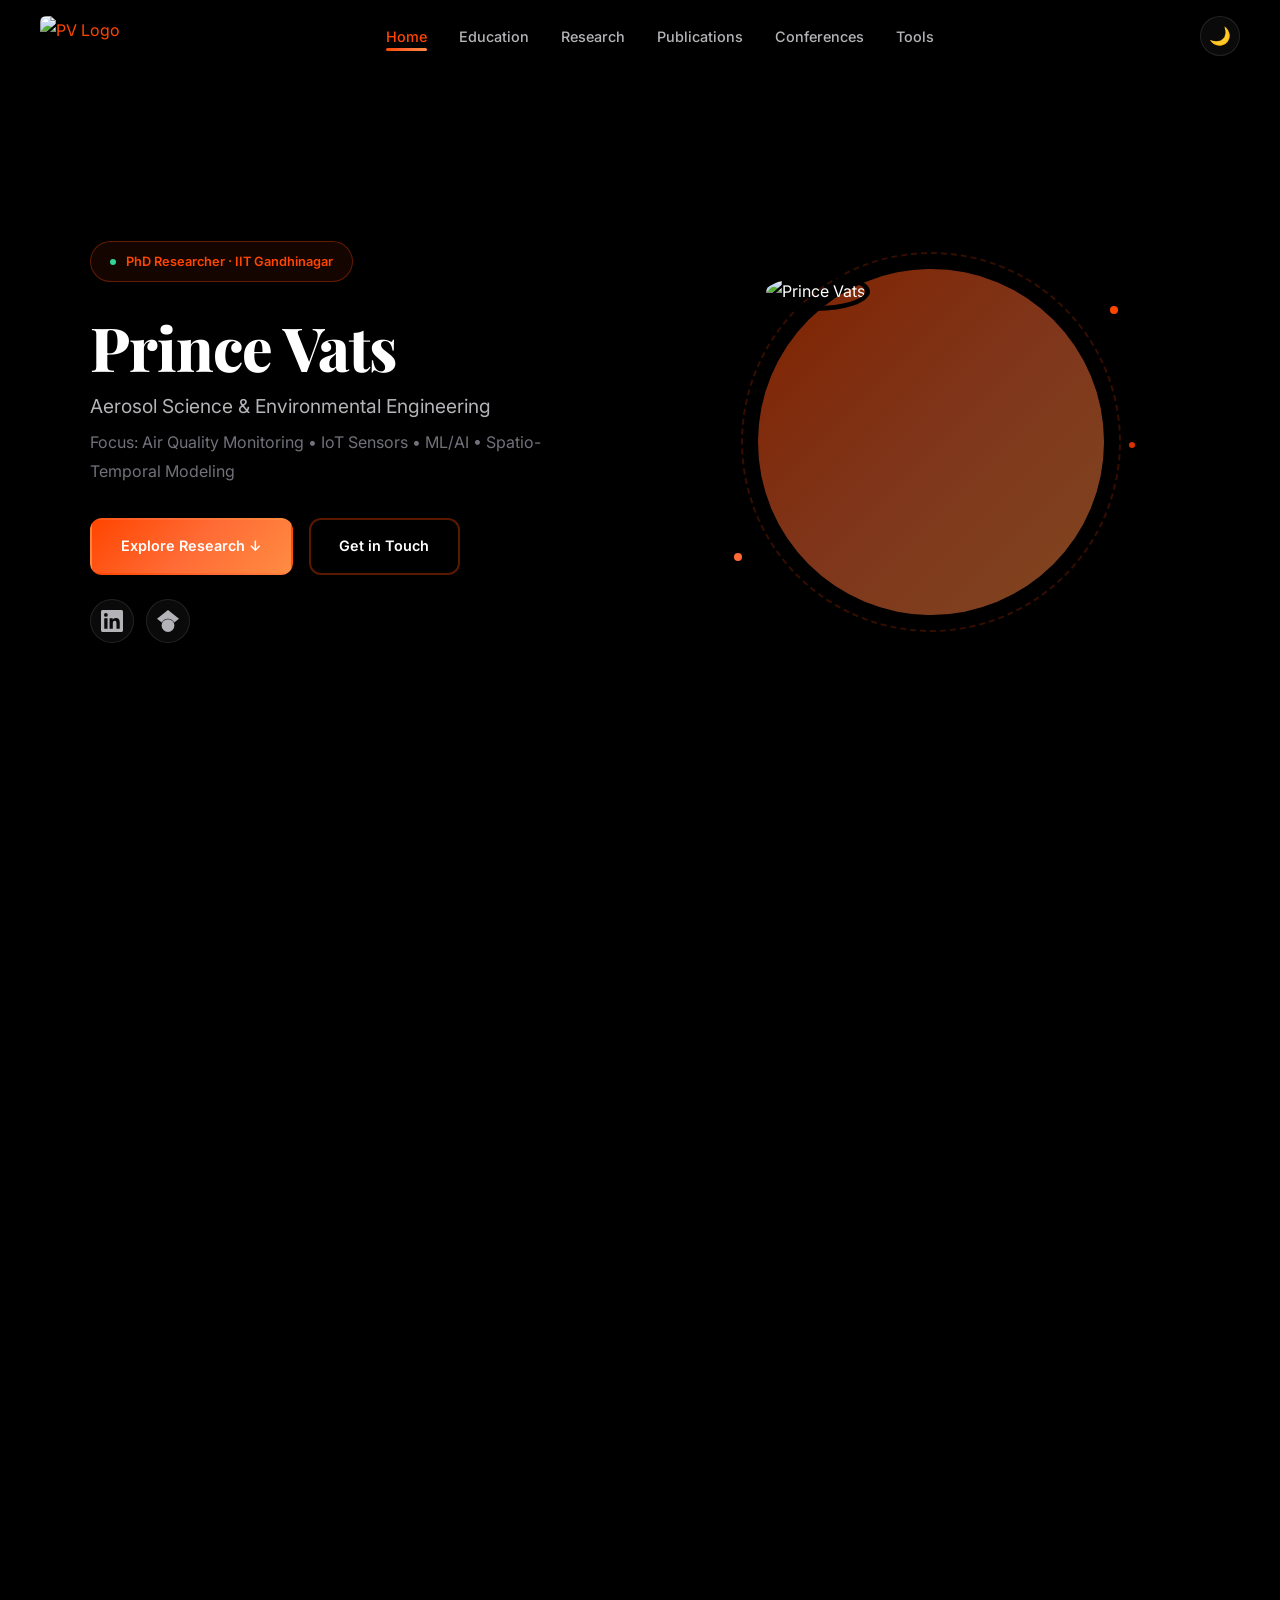
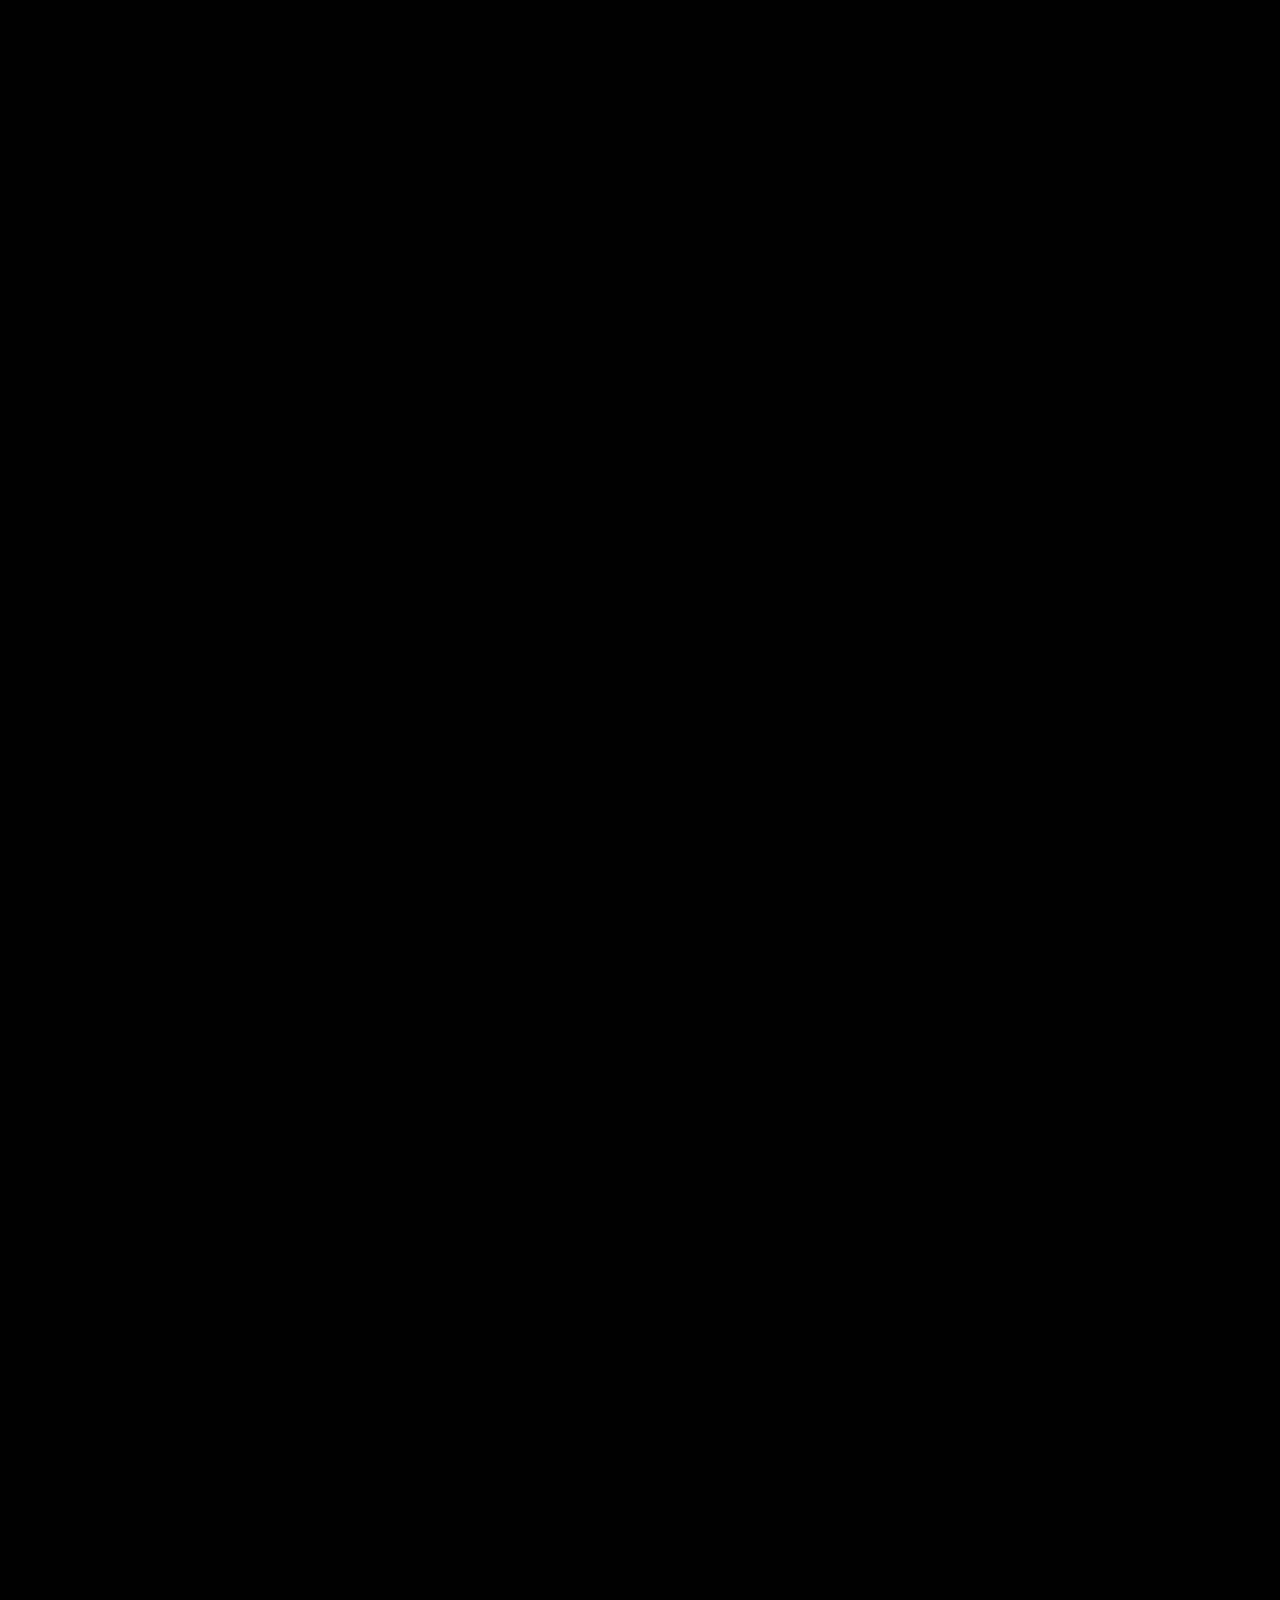
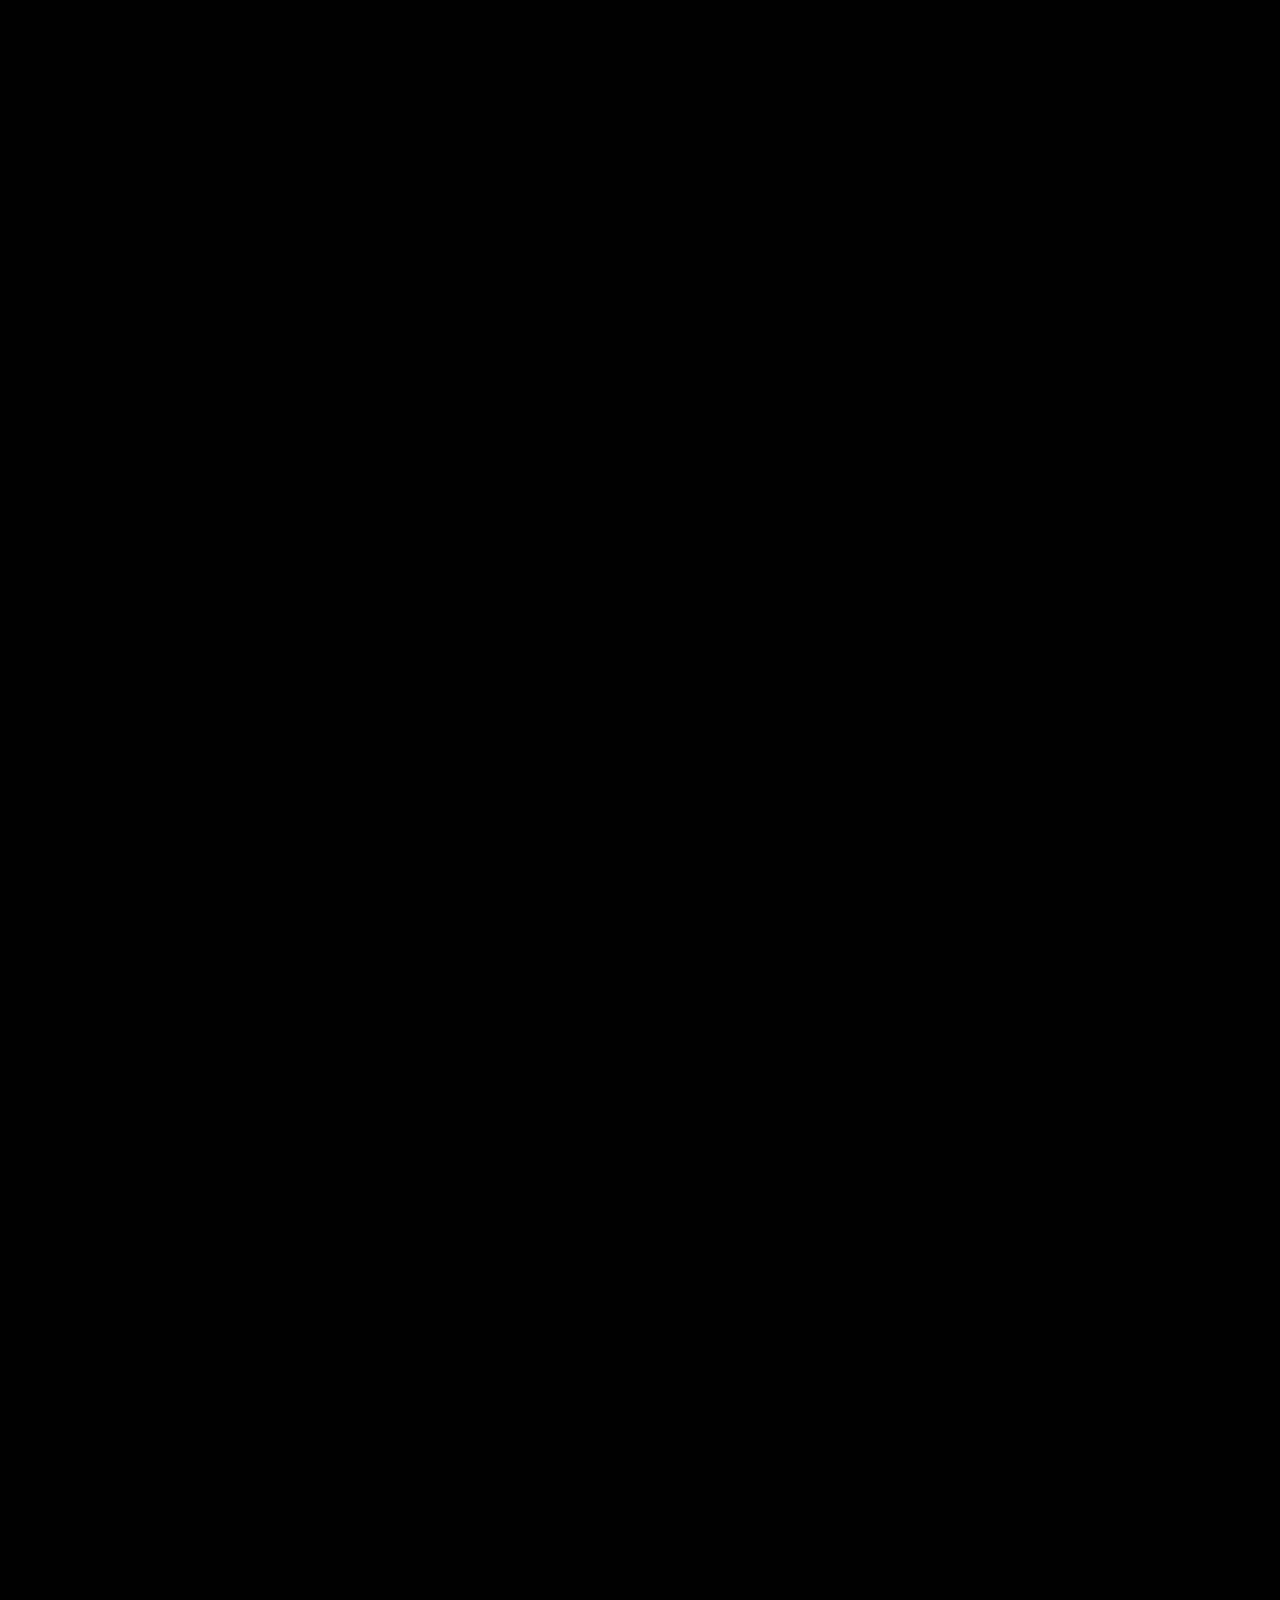
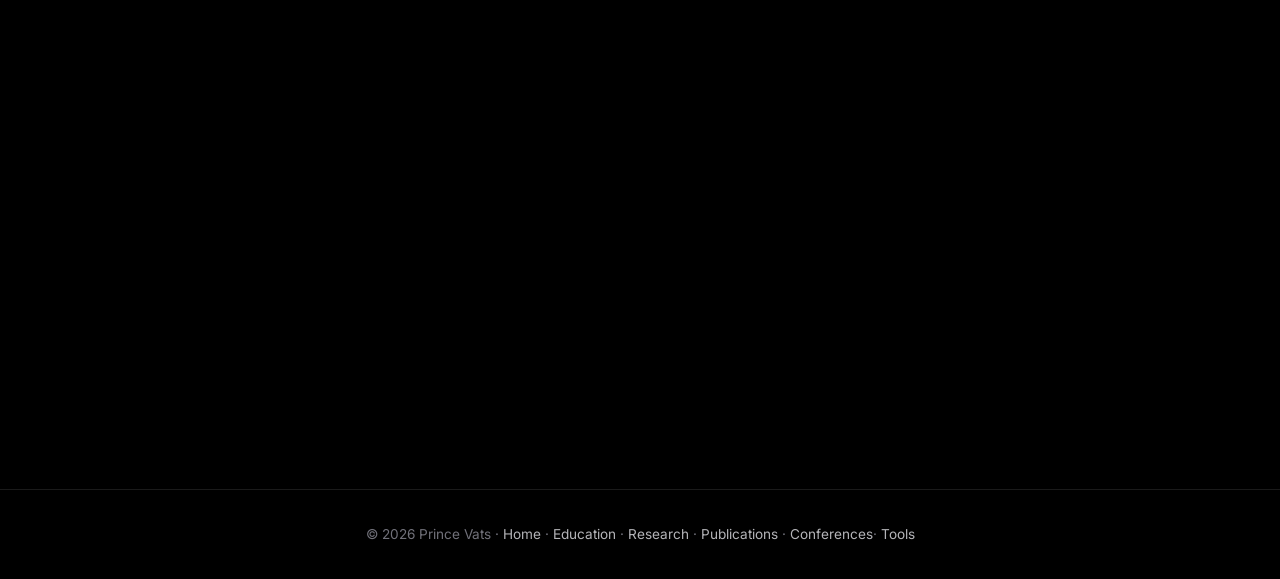
==== commit de7e16d1: "fix: update navbar logo file path to PV_logo.png" ====
--- a/index.html
+++ b/index.html
@@ -7,8 +7,8 @@
   <title>Prince Vats - Environmental Engineer | Aerosol Science & Air Quality</title>
   <meta name="description"
     content="Prince Vats - PhD Researcher at IIT Gandhinagar specializing in aerosol science, environmental engineering, air pollution monitoring, AI/ML calibration, and deep-learning based spatio-temporal modelling." />
-  <link rel="icon" type="image/png" href="assets/images/PV.png" />
-  <link rel="stylesheet" href="css/style.css?v=3" />
+  <link rel="icon" type="image/png" href="assets/images/PV_logo.png" />
+  <link rel="stylesheet" href="css/style.css" />
 </head>
 
 <body>
@@ -20,7 +20,7 @@
   <nav class="navbar" id="navbar">
     <div class="nav-inner">
       <a href="index.html" class="nav-logo">
-        <img src="assets/images/PV.png" alt="PV Logo" />
+        <img src="assets/images/PV_logo.png" alt="PV Logo" />
       </a>
       <ul class="nav-links" id="navLinks">
         <li><a href="index.html" class="active">Home</a></li>
@@ -28,7 +28,7 @@
         <li><a href="pages/research.html">Research</a></li>
         <li><a href="pages/publications.html">Publications</a></li>
         <li><a href="pages/conferences.html">Conferences</a></li>
-        <li><a href="#contact">Contact</a></li>
+        <li><a href="pages/tools.html">Tools</a></li>
       </ul>
       <button class="theme-toggle" id="themeToggle" aria-label="Toggle dark mode" title="Toggle theme">
         <span>🌙</span>
@@ -335,7 +335,7 @@
   <footer class="footer">
     © 2026 Prince Vats · <a href="index.html">Home</a> · <a href="pages/education.html">Education</a> · <a
       href="pages/research.html">Research</a> · <a href="pages/publications.html">Publications</a> · <a
-      href="pages/conferences.html">Conferences</a>
+      href="pages/conferences.html">Conferences</a>· <a href="pages/tools.html">Tools</a>
   </footer>
 
   <!-- ===== Scripts ===== -->
@@ -344,4 +344,4 @@
 
 </body>
 
-</html>+</html>
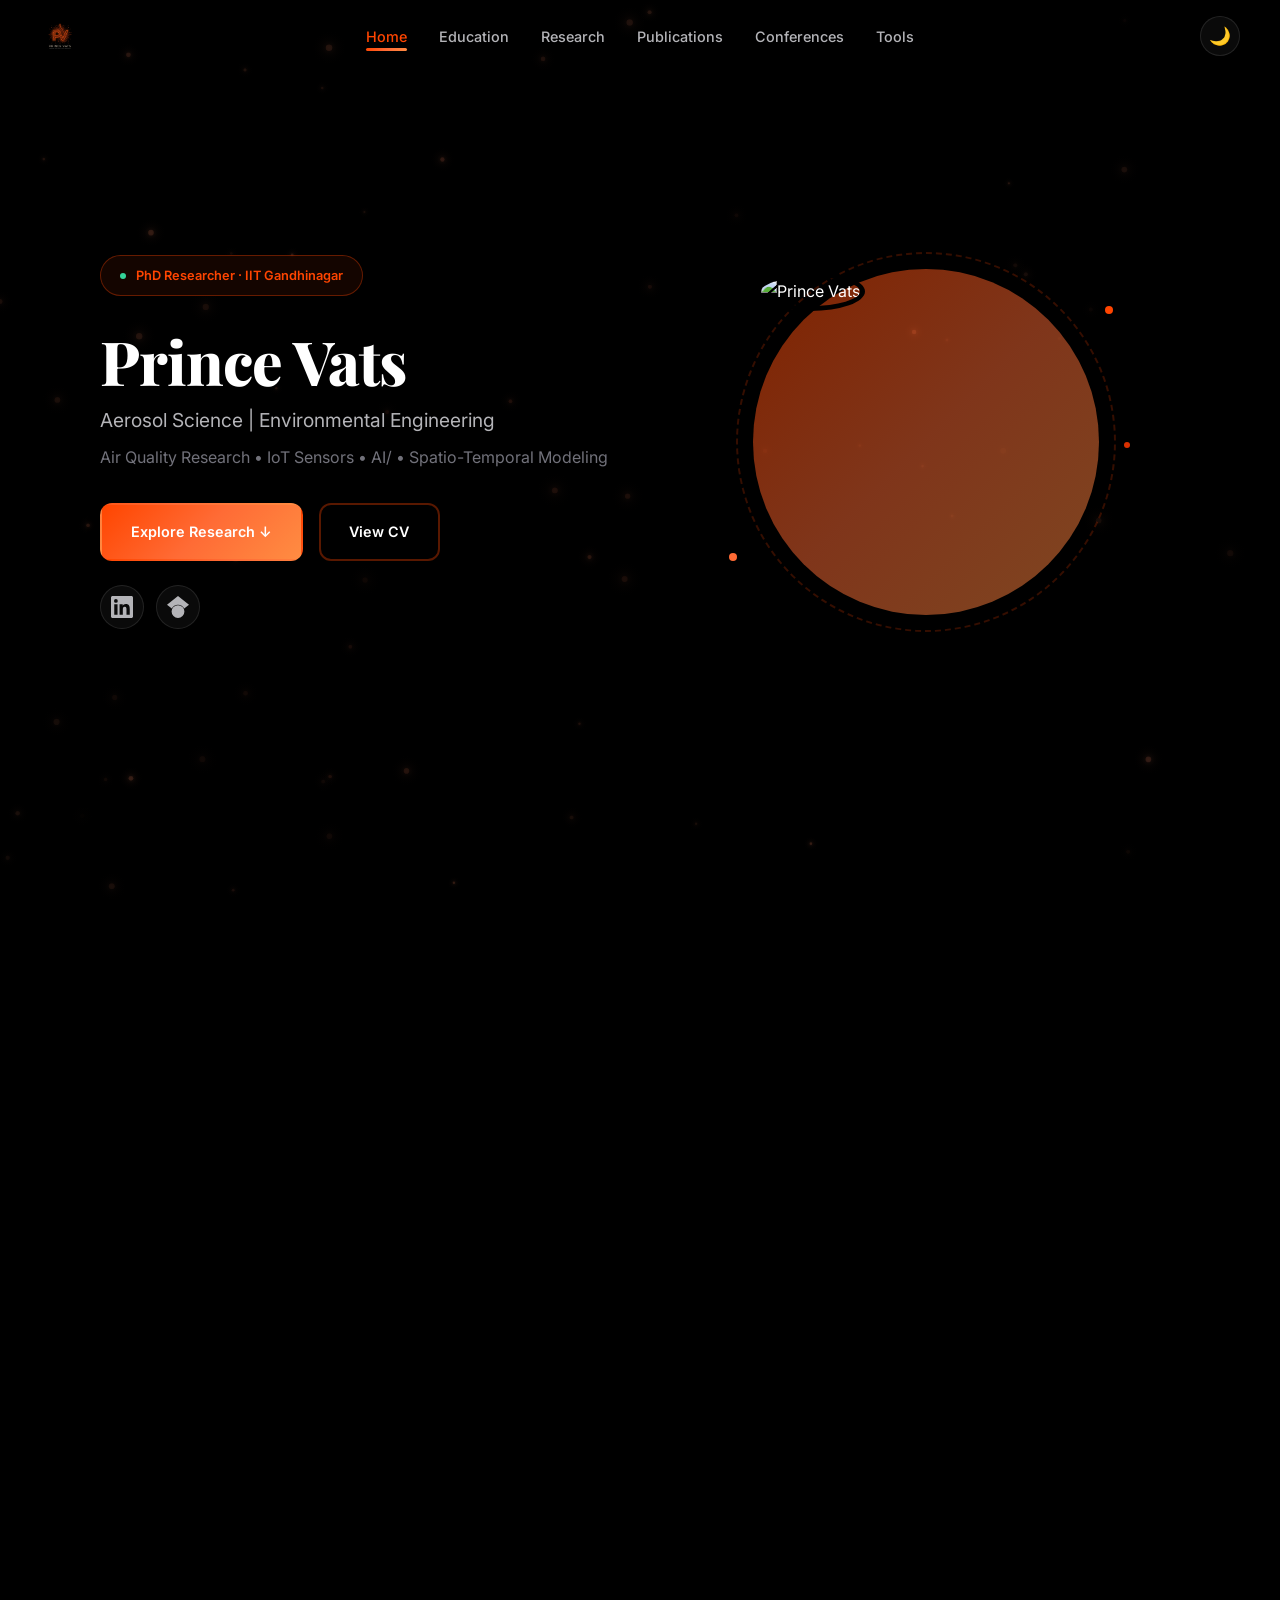
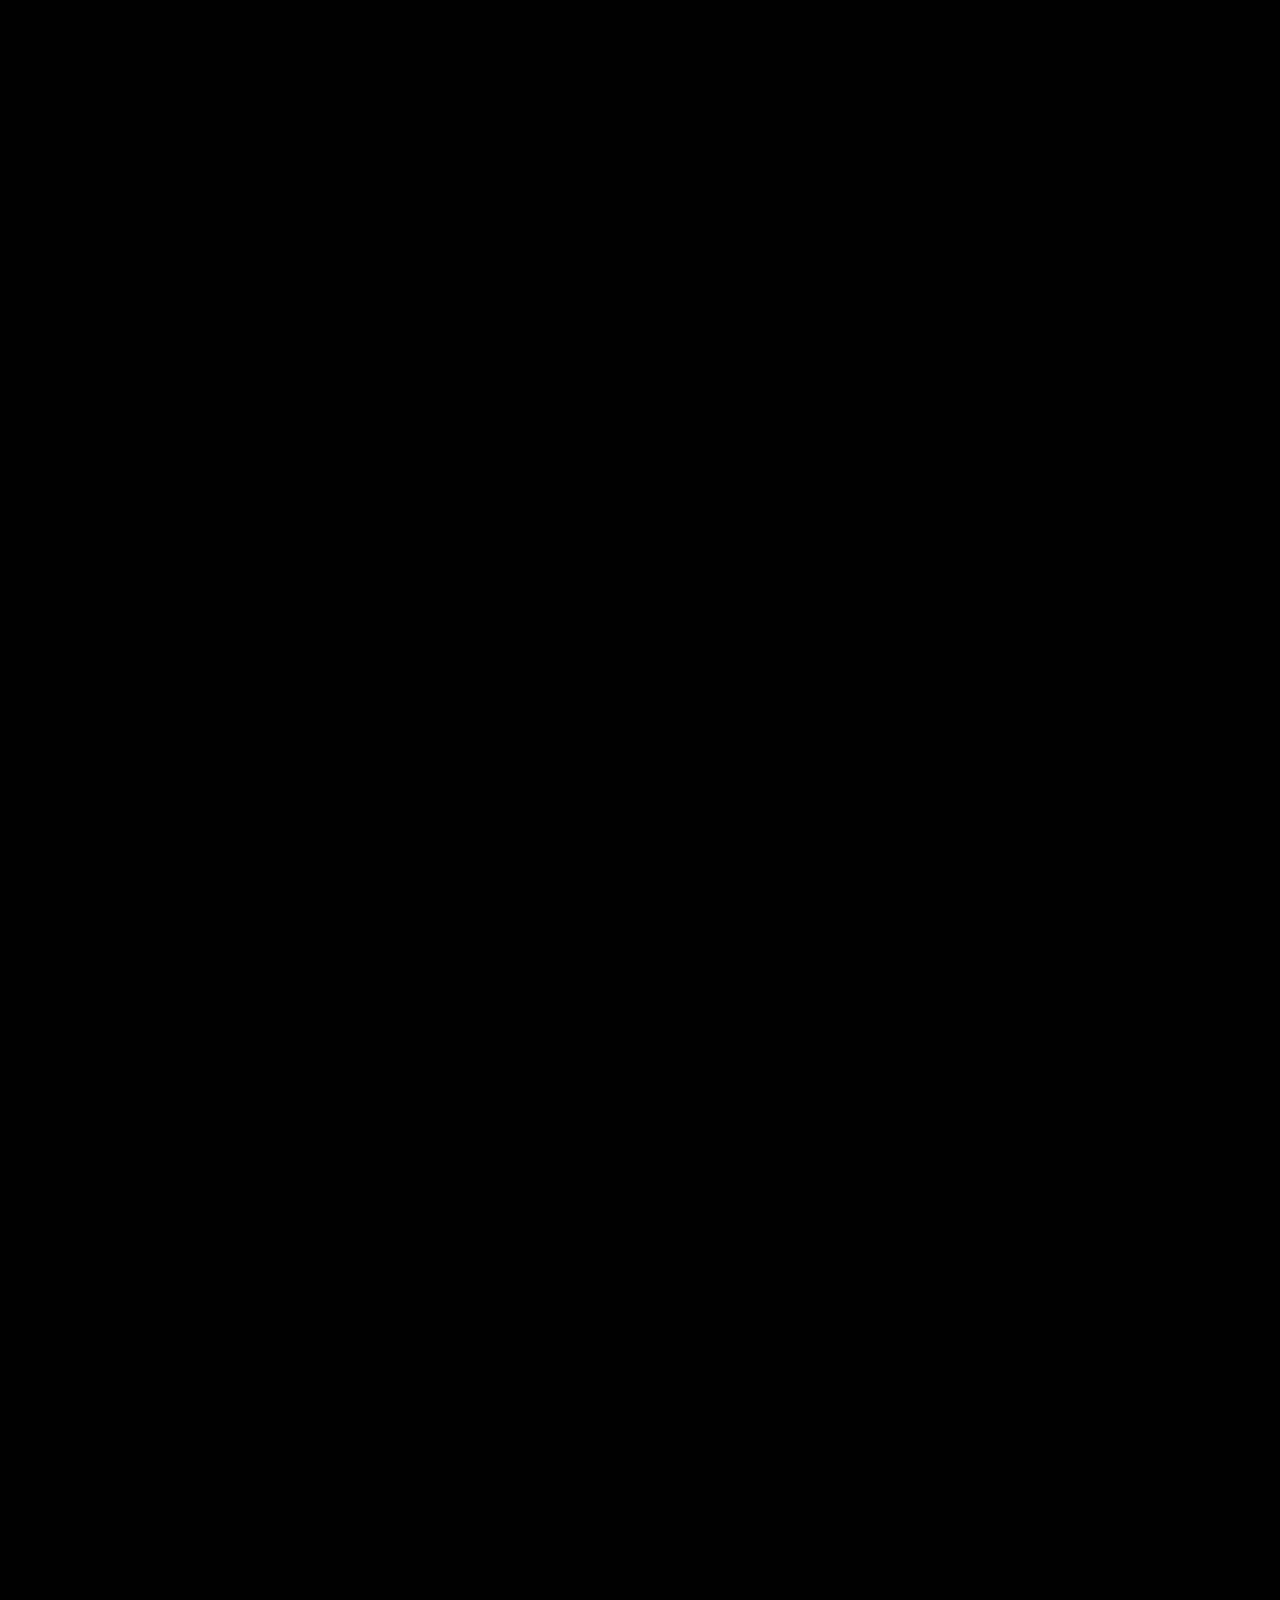
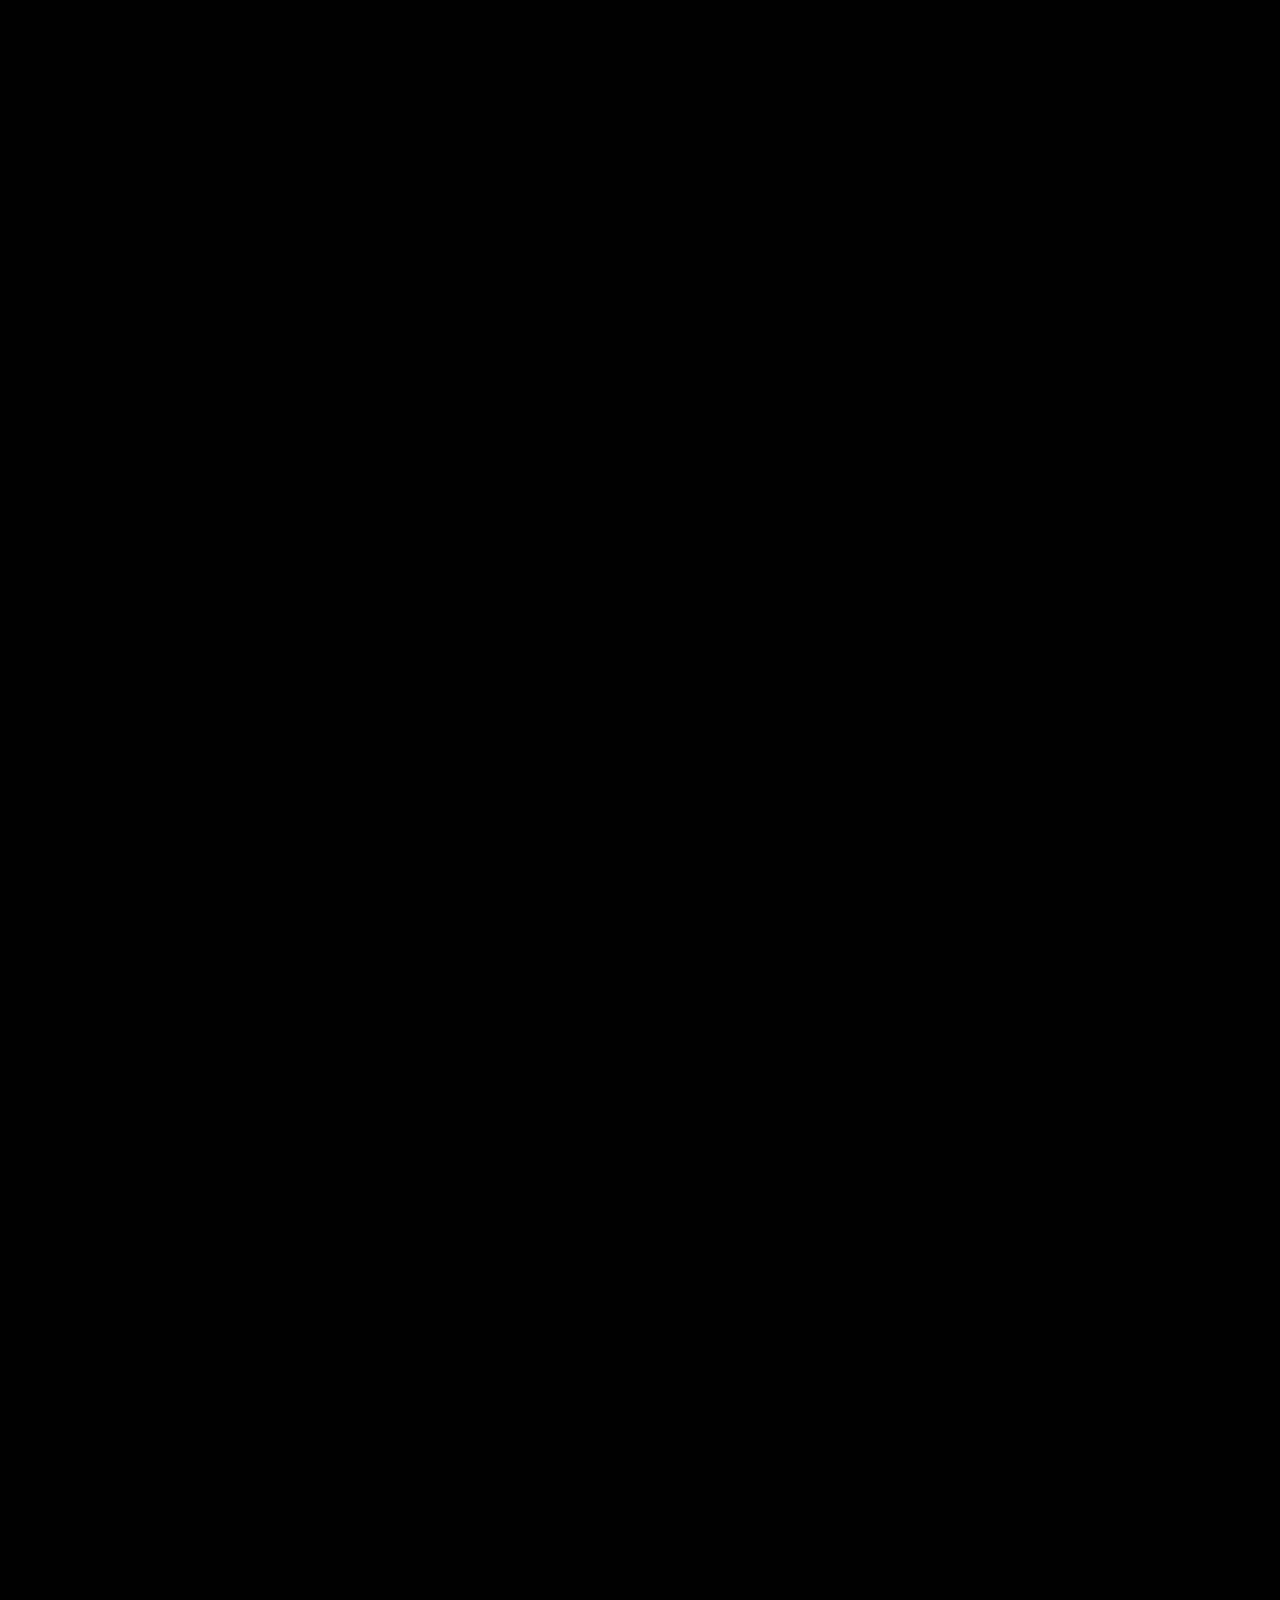
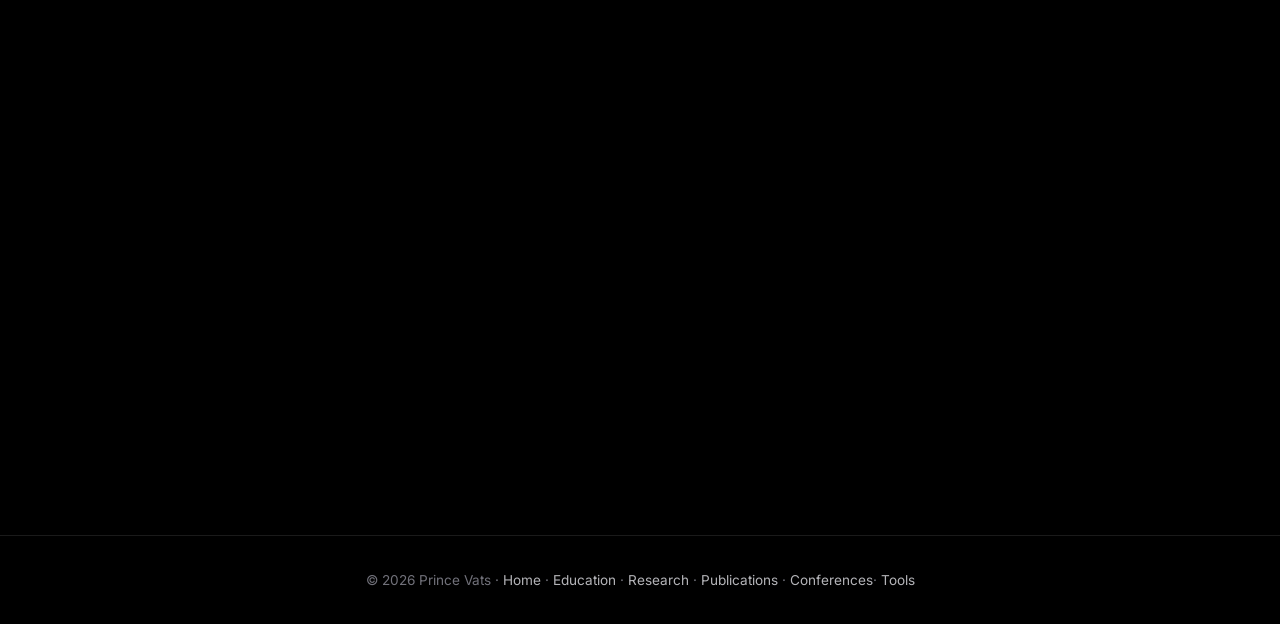
==== commit 6eec2c57: "feat: add conferences page and update site assets and navigation metadata" ====
--- a/index.html
+++ b/index.html
@@ -46,11 +46,13 @@
         <div class="hero-text">
           <div class="hero-badge"><span class="dot"></span> PhD Researcher · IIT Gandhinagar</div>
           <h1 class="hero-name">Prince Vats</h1>
-          <p class="hero-title">Aerosol Science & Environmental Engineering</p>
-          <p class="hero-affiliation">Focus: Air Quality Monitoring • IoT Sensors • ML/AI • Spatio-Temporal Modeling</p>
+          <p class="hero-title">Aerosol Science | Environmental Engineering</p>
+          <p class="hero-affiliation">Air Quality Research • IoT Sensors • AI/ • Spatio-Temporal Modeling</p>
           <div class="hero-buttons">
             <a href="#overview" class="btn btn-primary">Explore Research ↓</a>
-            <a href="#contact" class="btn btn-outline">Get in Touch</a>
+            <a href="assets/pdf/CV.pdf" class="btn btn-outline" target="_blank" rel="noopener">View CV</a>
+            <!-- <a href="#contact" class="btn btn-outline">Get in Touch</a> -->
+            <!-- <a href="assets/pdf/CV.pdf" class="btn btn-outline" download="Prince_Vats_CV.pdf">Download CV</a> -->
           </div>
           <!-- Social links -->
           <div class="hero-socials">
@@ -85,28 +87,30 @@
   <!-- ===== About ===== -->
   <section id="about">
     <div class="section-container reveal">
-      <span class="section-label">Research Profile</span>
-      <h2 class="section-title">Expertise in Aerosol Science & Environmental Engineering</h2>
+      <span class="section-label">About</span>
+      <h2 class="section-title">Understanding Air Pollution Dynamics Through Aerosol Research</h2>
       <div class="about-content">
         <div class="about-text">
           <p>
-            I am a PhD researcher at <strong>Indian Institute of Technology Gandhinagar</strong> specializing in
-            <strong>Aerosol Science</strong> and its applications in environmental engineering. My research focuses on
-            air pollution monitoring, spatio-temporal modeling, and the design of low-cost IoT sensor networks for
-            real-time air quality assessment.
+            I am a PhD researcher in Environmental Engineering at <a href="https://www.iitgn.ac.in/">Indian
+            Institute of Technology Gandhinagar</a>, working at the intersection of <strong>aerosol science, 
+            air quality monitoring, and intelligent environmental systems.</strong>
           </p>
           <p>
-            My core expertise lies in developing advanced machine learning and deep learning models (CNN, GNN, LSTM) for
-            <strong>PM₂.₅ prediction</strong> and air quality forecasting. I integrate high-resolution air quality data
-            with meteorological features to generate impactful, research-driven insights that support environmental
-            decision-making and public health policy.
+            My research focuses on understanding and predicting air pollution dynamics through
+            spatio-temporal modeling, low-cost IoT sensing networks, and data-driven environmental
+            analytics. I develop machine learning and deep learning models—including CNNs, GNNs,
+            and LSTMs—for PM₂.₅ prediction, air quality forecasting, and high-resolution pollution
+            mapping by integrating atmospheric measurements with meteorological data.
+          </p>
+          <p>
+            My work aims to transform complex environmental data into actionable insights that
+            support scientific discovery, public health, and evidence-based environmental policy.
           </p>
           <p style="color: var(--accent-1); font-weight: 500; margin-top: 1.5rem;">
-            <strong>🏆 Notable Achievements:</strong>
-            <br>• Ranked 29th nationwide (99.56 percentile) in GATE-2025 — India's premier engineering competitive exam
-            <br>• Ranked 32nd nationwide (99.56 percentile) in GATE-2026
-            <br>• Published peer-reviewed research on health risk assessments in industrial environments
-            <br>• Active participant in international conferences (AAC, India Clean Air Summit, IICAQM)
+            <strong>Highlights</strong>
+            <li>Ranked 29th nationwide (99.56 percentile) in GATE-2025 — India's premier engineering competitive exam
+            <li>Ranked 32nd nationwide (99.56 percentile) in GATE-2026
           </p>
         </div>
         <div class="stats-grid">
@@ -186,19 +190,23 @@
       <div class="focus-areas-grid">
         <div class="focus-area-card">
           <h3>🌫️ Aerosol Science</h3>
-          <p>Understanding aerosol formation, transport, and transformation in atmospheric environments. Focus on particle size distribution, composition analysis, and health implications.</p>
+          <p>Understanding aerosol formation, transport, and transformation in atmospheric environments. Focus on
+            particle size distribution, composition analysis, and health implications.</p>
         </div>
         <div class="focus-area-card">
           <h3>💨 Air Quality Monitoring</h3>
-          <p>Real-time ambient and indoor air pollution assessment using multi-pollutant networks (PM₂.₅, PM₁₀, NO₂, O₃, TVOCs). Health risk quantification and exposure analysis.</p>
+          <p>Real-time ambient and indoor air pollution assessment using multi-pollutant networks (PM₂.₅, PM₁₀, NO₂, O₃,
+            TVOCs). Health risk quantification and exposure analysis.</p>
         </div>
         <div class="focus-area-card">
           <h3>📡 IoT Sensor Networks</h3>
-          <p>Design, deployment, and calibration of low-cost sensor networks for distributed air quality monitoring. Data fusion and quality assurance protocols.</p>
+          <p>Design, deployment, and calibration of low-cost sensor networks for distributed air quality monitoring.
+            Data fusion and quality assurance protocols.</p>
         </div>
         <div class="focus-area-card">
           <h3>🤖 ML/AI for AQ Prediction</h3>
-          <p>Advanced machine learning (CNN, GNN, LSTM) and deep learning models for PM₂.₅ forecasting and spatio-temporal air quality dynamics using meteorological and atmospheric features.</p>
+          <p>Advanced machine learning (CNN, GNN, LSTM) and deep learning models for PM₂.₅ forecasting and
+            spatio-temporal air quality dynamics using meteorological and atmospheric features.</p>
         </div>
       </div>
     </div>
@@ -323,8 +331,8 @@
           </div>
           <div>
             <strong>Google Scholar</strong><br />
-            <a href="https://scholar.google.com/citations?user=SPHQZR8AAAAJ&hl=en" target="_blank"
-              rel="noopener">Google Scholar Profile</a>
+            <a href="https://scholar.google.com/citations?user=SPHQZR8AAAAJ&hl=en" target="_blank" rel="noopener">Google
+              Scholar Profile</a>
           </div>
         </div>
       </div>
@@ -344,4 +352,4 @@
 
 </body>
 
-</html>
+</html>
